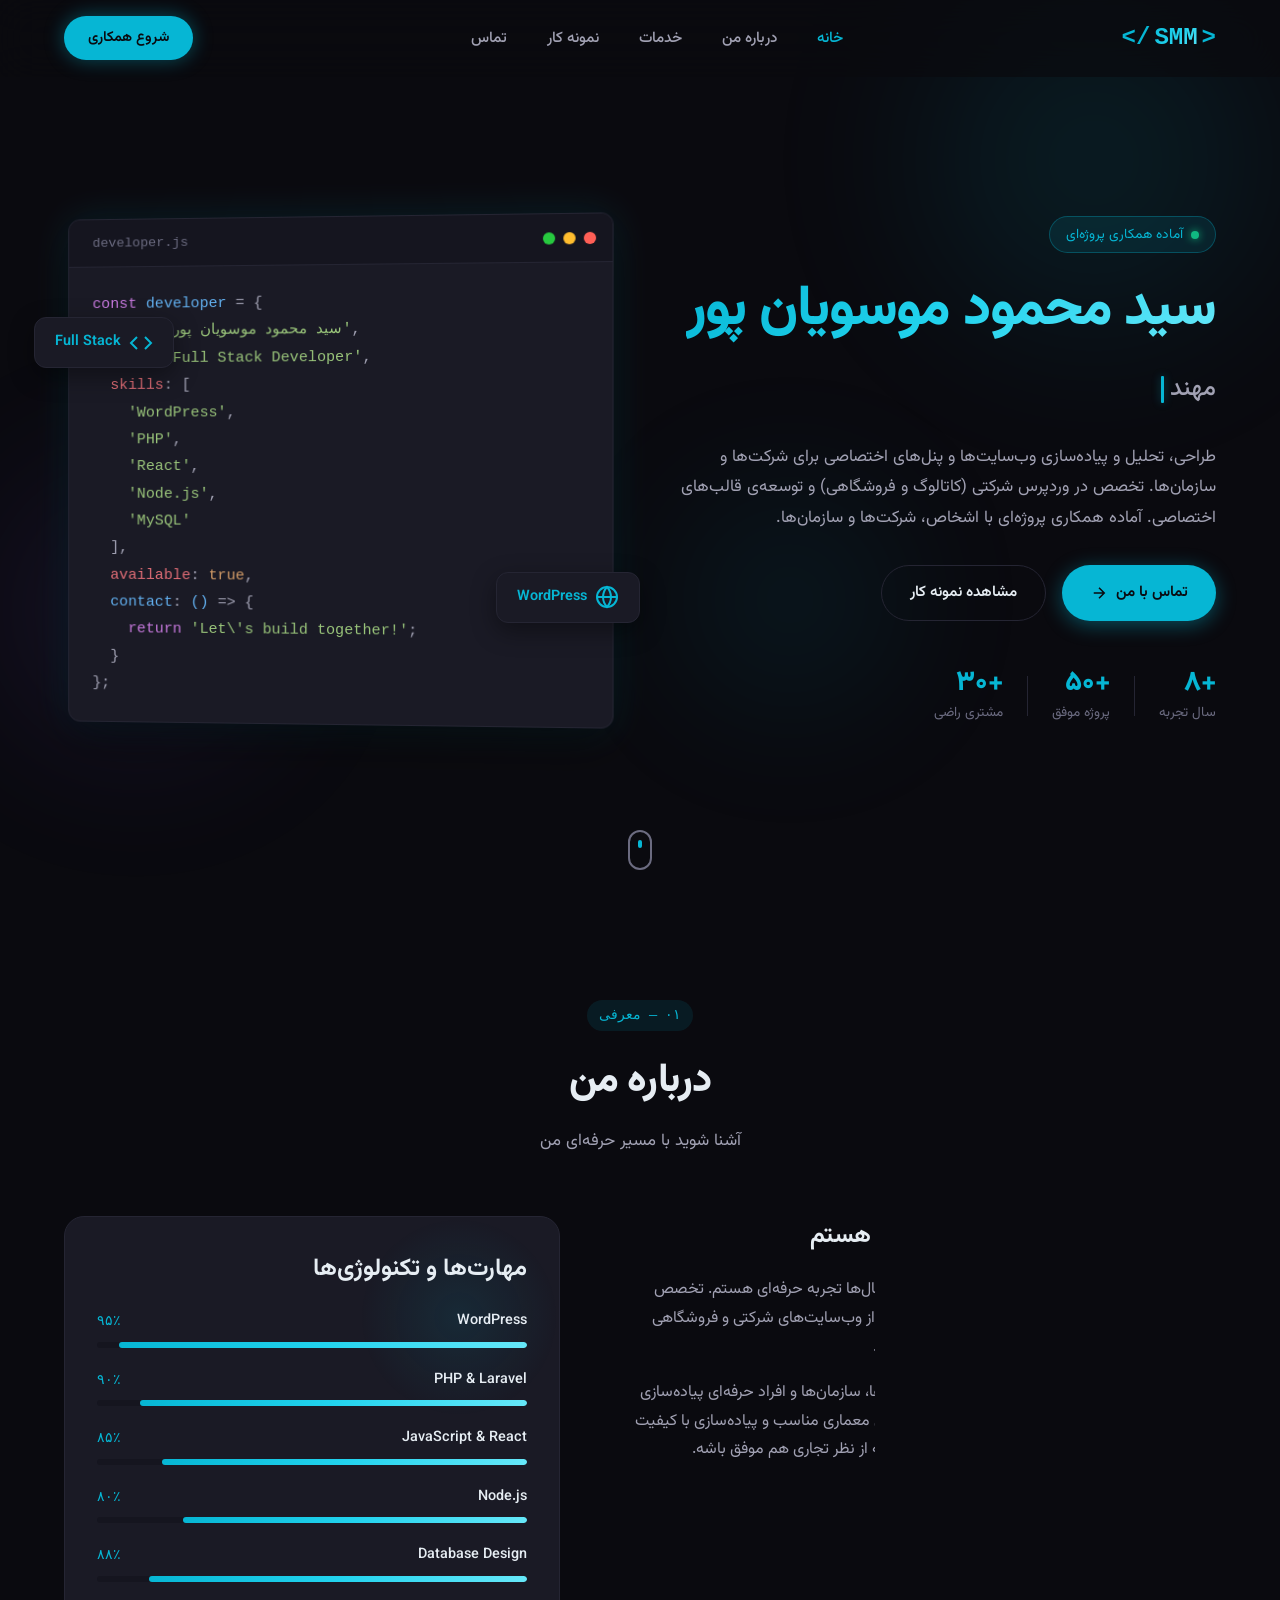
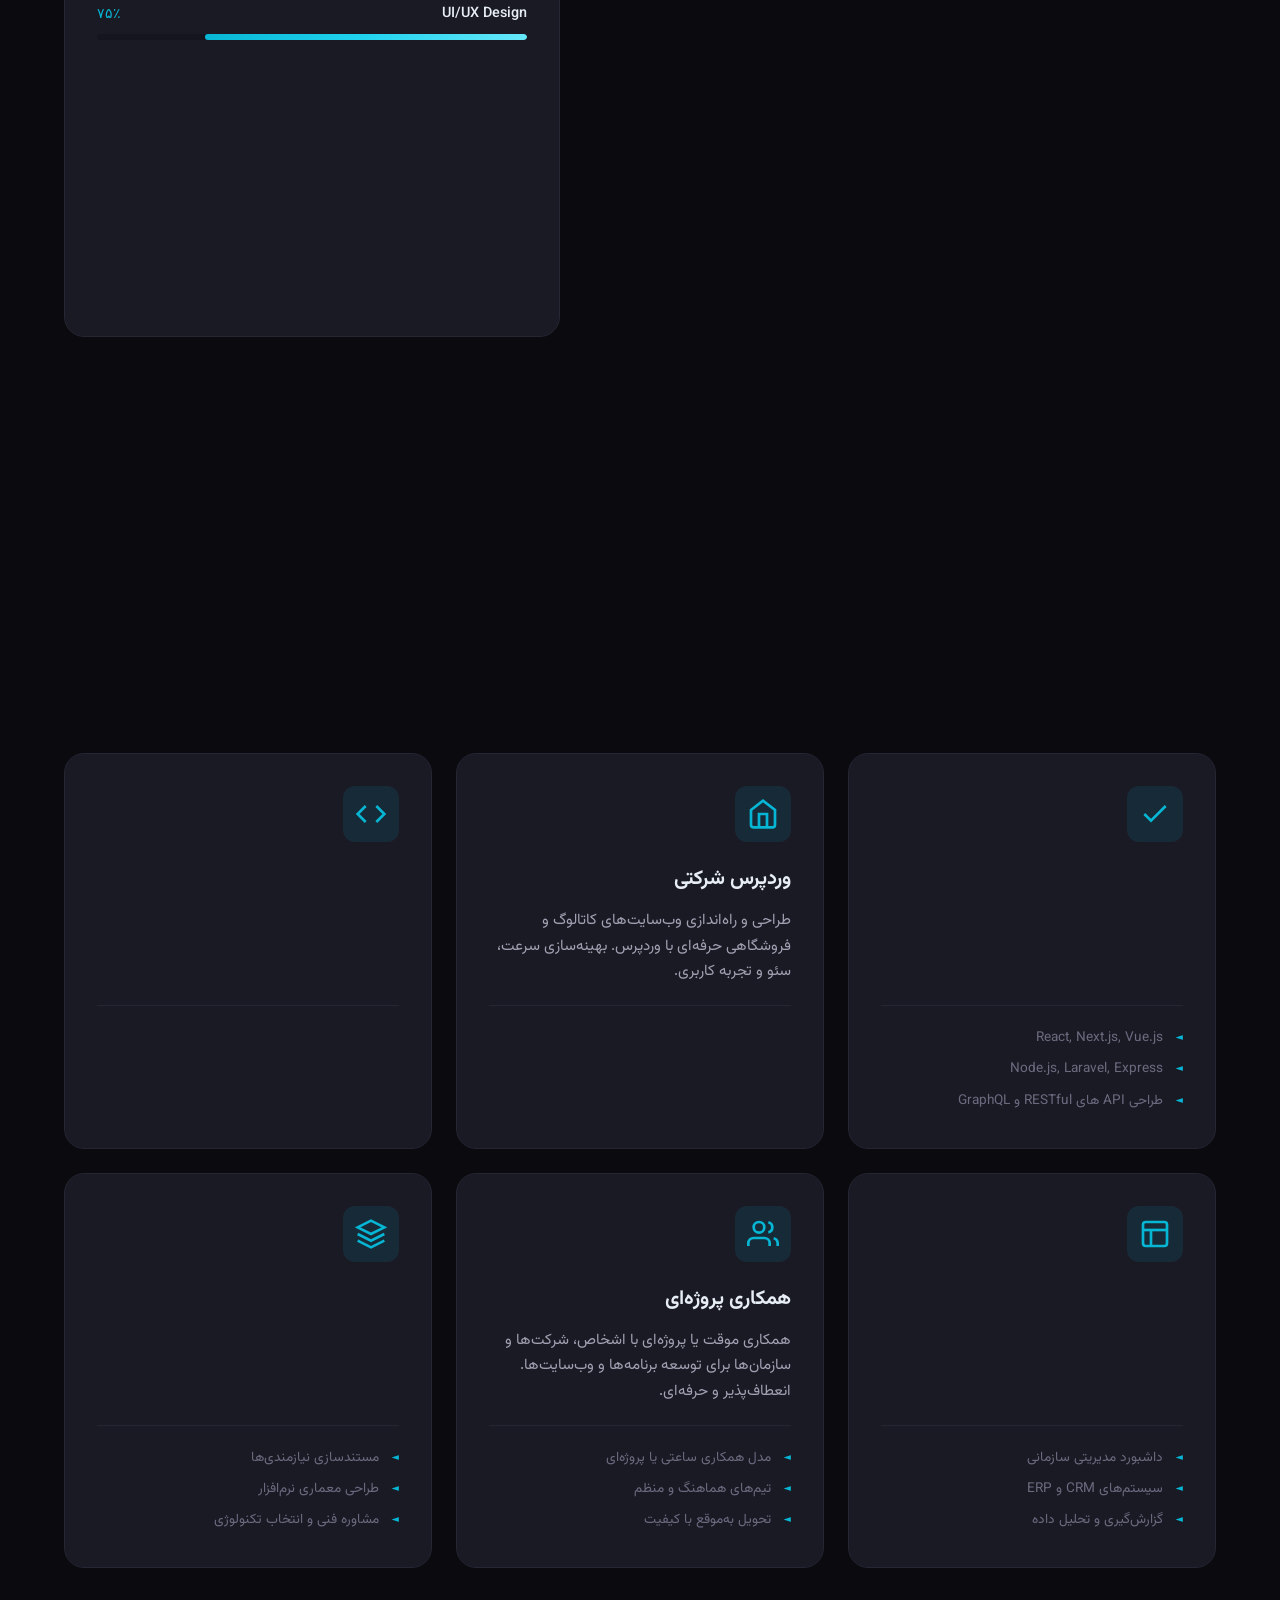
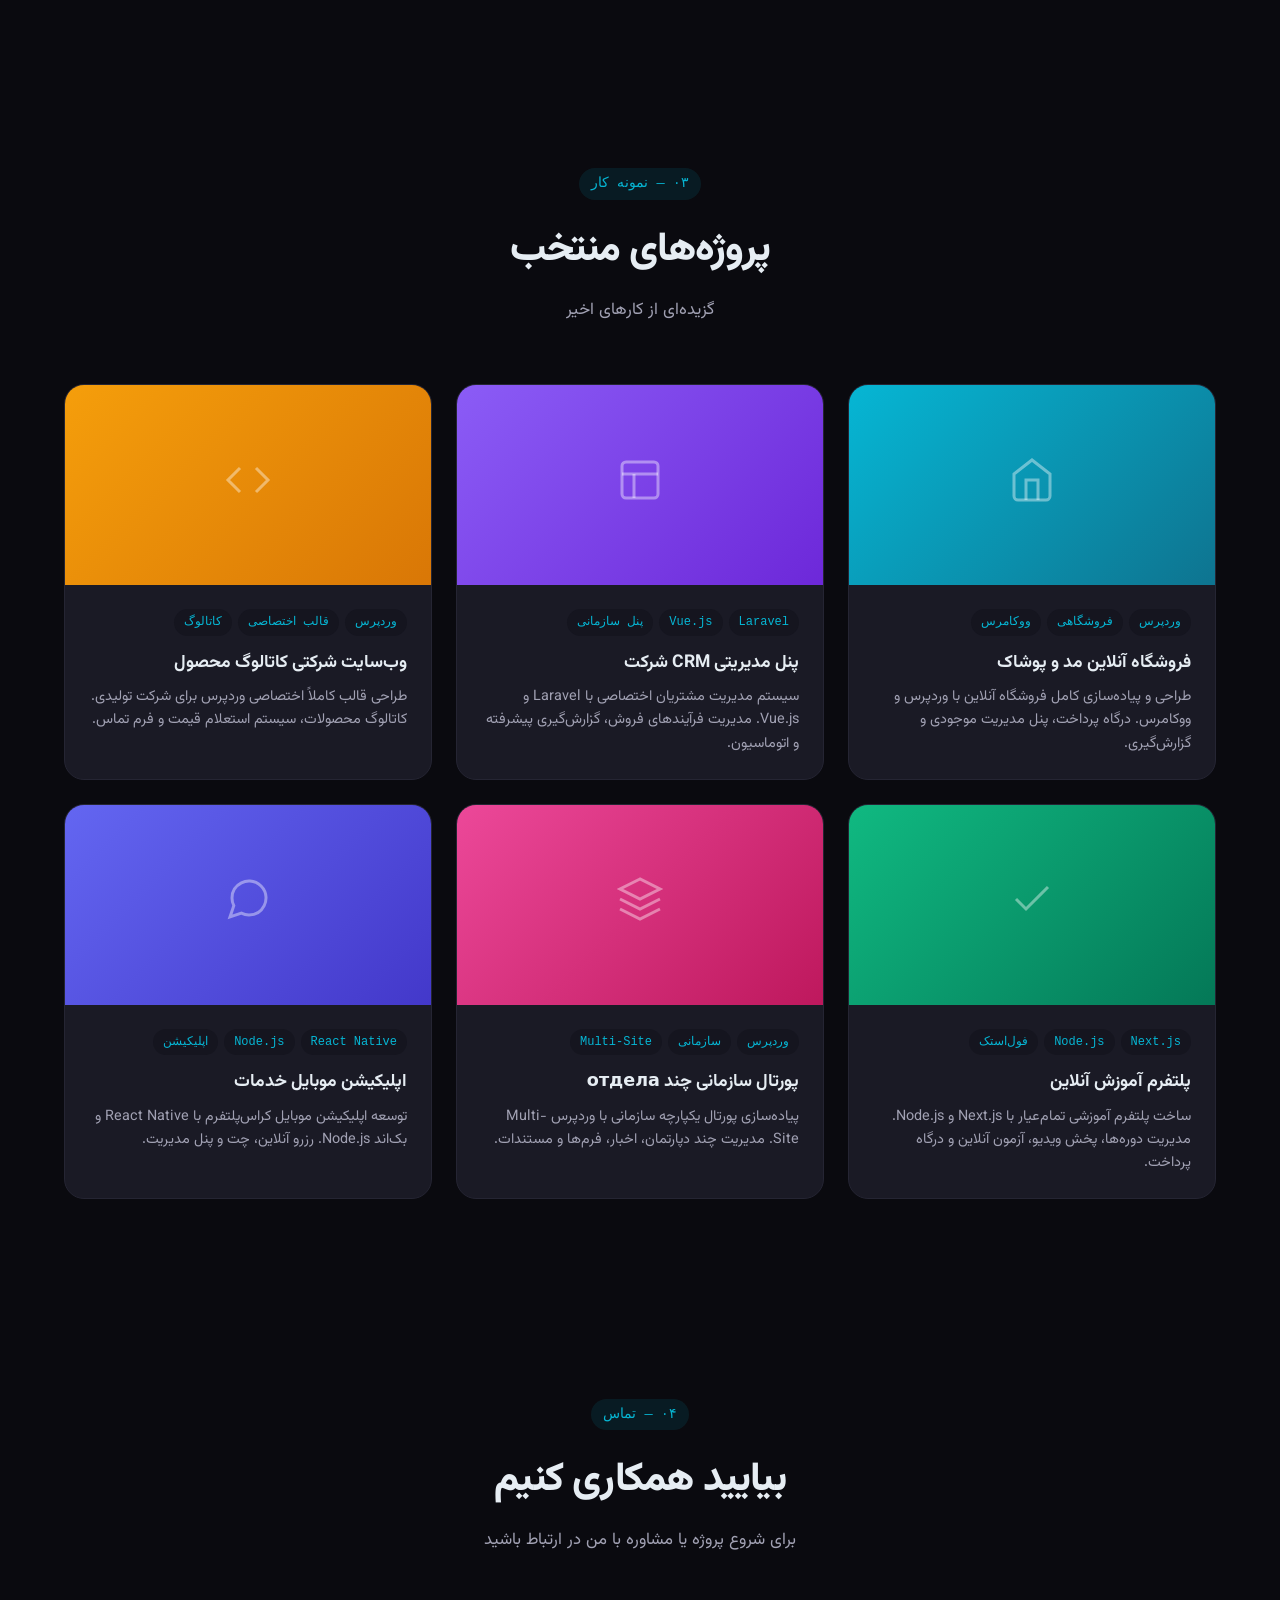
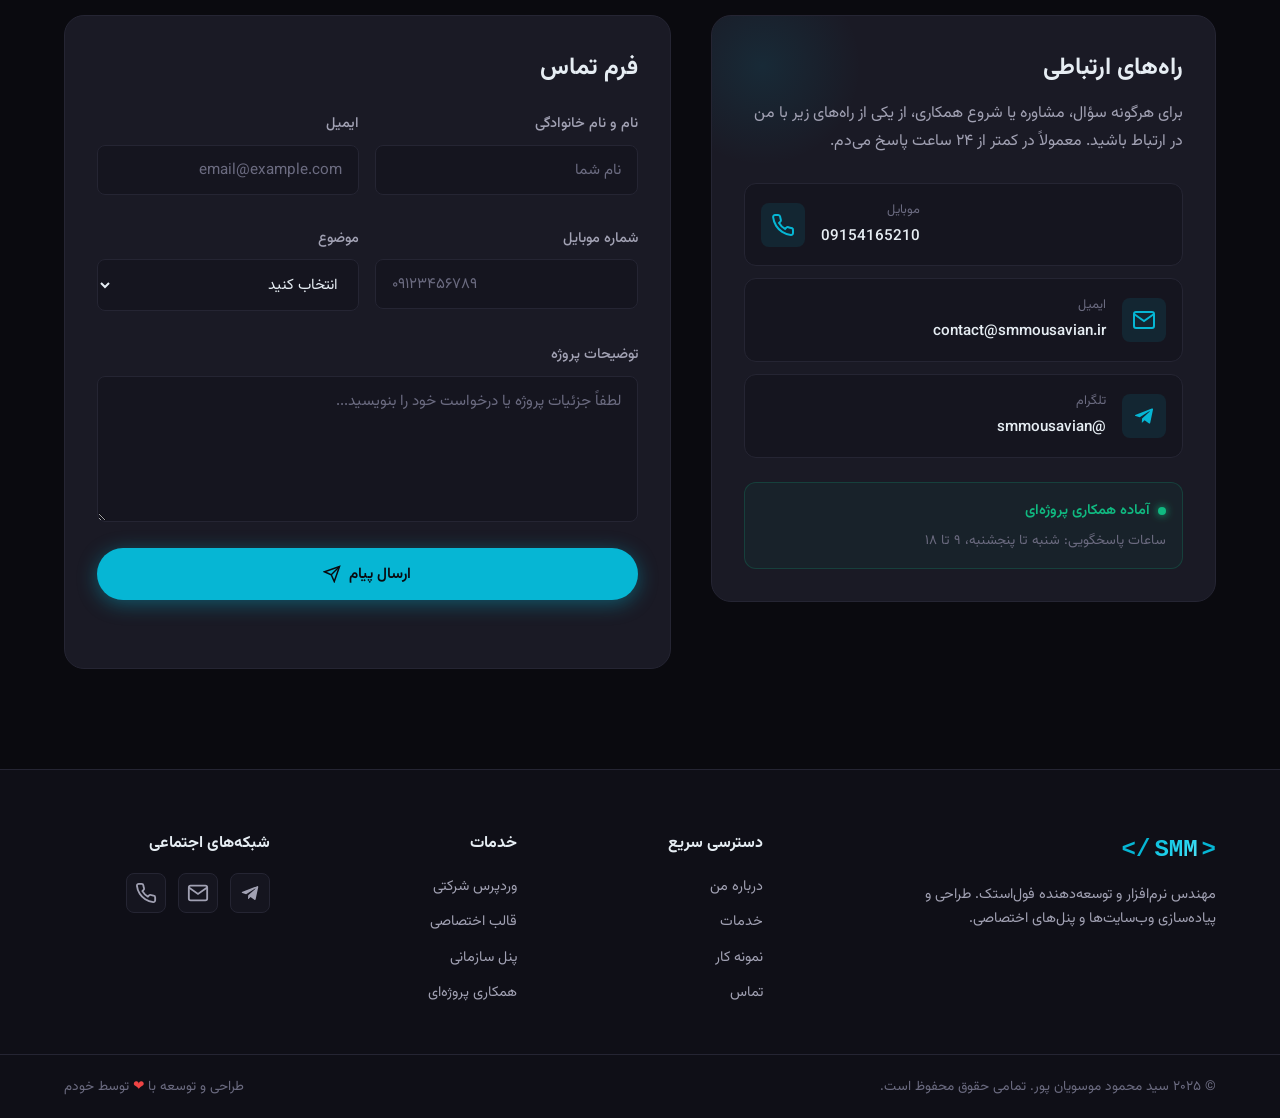
==== index.html @ f08d0e7c "Fix mobile horizontal scroll + add phone number CSS fixes: - Add overflow-x: hidden to html element " ====
<!DOCTYPE html>
<html lang="fa" dir="rtl">
<head>
    <meta charset="UTF-8">
    <meta name="viewport" content="width=device-width, initial-scale=1.0">
    <meta name="description" content="سید محمود موسویان پور - مهندس نرم‌افزار و توسعه‌دهنده فول‌استک. طراحی و پیاده‌سازی وب‌سایت‌های شرکتی، فروشگاهی و قالب‌های اختصاصی وردپرس.">
    <meta name="keywords" content="برنامه‌نویس فول‌استک, وردپرس شرکتی, قالب اختصاصی, پنل اختصاصی, سید محمود موسویان پور">
    <meta name="author" content="سید محمود موسویان پور">
    <meta property="og:title" content="سید محمود موسویان پور | مهندس نرم‌افزار و فول‌استک دولوپر">
    <meta property="og:description" content="طراحی و پیاده‌سازی وب‌سایت‌های شرکتی، فروشگاهی و قالب‌های اختصاصی وردپرس">
    <meta property="og:type" content="website">
    <title>سید محمود موسویان پور | مهندس نرم‌افزار</title>

    <link rel="preconnect" href="https://fonts.googleapis.com">
    <link rel="preconnect" href="https://fonts.gstatic.com" crossorigin>
    <link href="https://fonts.googleapis.com/css2?family=Vazirmatn:wght@100..900&display=swap" rel="stylesheet">

    <link rel="stylesheet" href="css/style.css">
</head>
<body>
    <!-- Animated Background Orbs -->
    <div class="bg-orbs">
        <div class="orb orb-1"></div>
        <div class="orb orb-2"></div>
        <div class="orb orb-3"></div>
    </div>

    <!-- Scroll Progress Bar -->
    <div class="scroll-progress" id="scrollProgress"></div>

    <!-- Navigation -->
    <nav class="navbar" id="navbar">
        <div class="container nav-container">
            <a href="#hero" class="nav-logo">
                <span class="logo-bracket">&lt;</span>
                <span class="logo-text">SMM</span>
                <span class="logo-bracket">/&gt;</span>
            </a>

            <ul class="nav-menu" id="navMenu">
                <li><a href="#hero" class="nav-link">خانه</a></li>
                <li><a href="#about" class="nav-link">درباره من</a></li>
                <li><a href="#services" class="nav-link">خدمات</a></li>
                <li><a href="#portfolio" class="nav-link">نمونه کار</a></li>
                <li><a href="#contact" class="nav-link">تماس</a></li>
            </ul>

            <a href="#contact" class="nav-cta">شروع همکاری</a>

            <button class="nav-toggle" id="navToggle" aria-label="منو">
                <span></span>
                <span></span>
                <span></span>
            </button>
        </div>
    </nav>

    <!-- Hero Section -->
    <section id="hero" class="hero">
        <div class="container hero-container">
            <div class="hero-content" data-animate>
                <span class="hero-badge">
                    <span class="status-dot"></span>
                    آماده همکاری پروژه‌ای
                </span>
                <h1 class="hero-title">
                    <span class="gradient-text">سید محمود موسویان پور</span>
                </h1>
                <h2 class="hero-subtitle">
                    مهندس نرم‌افزار و توسعه‌دهنده فول‌استک
                </h2>
                <p class="hero-description">
                    طراحی، تحلیل و پیاده‌سازی وب‌سایت‌ها و پنل‌های اختصاصی برای شرکت‌ها و سازمان‌ها. تخصص در وردپرس شرکتی (کاتالوگ و فروشگاهی) و توسعه‌ی قالب‌های اختصاصی. آماده همکاری پروژه‌ای با اشخاص، شرکت‌ها و سازمان‌ها.
                </p>
                <div class="hero-actions">
                    <a href="#contact" class="btn btn-primary">
                        <span>تماس با من</span>
                        <svg width="18" height="18" viewBox="0 0 24 24" fill="none" stroke="currentColor" stroke-width="2">
                            <path d="M5 12h14M12 5l7 7-7 7"/>
                        </svg>
                    </a>
                    <a href="#portfolio" class="btn btn-secondary">
                        مشاهده نمونه کار
                    </a>
                </div>
                <div class="hero-stats">
                    <div class="stat">
                        <span class="stat-number">+۸</span>
                        <span class="stat-label">سال تجربه</span>
                    </div>
                    <div class="stat-divider"></div>
                    <div class="stat">
                        <span class="stat-number">+۵۰</span>
                        <span class="stat-label">پروژه موفق</span>
                    </div>
                    <div class="stat-divider"></div>
                    <div class="stat">
                        <span class="stat-number">+۳۰</span>
                        <span class="stat-label">مشتری راضی</span>
                    </div>
                </div>
            </div>

            <div class="hero-visual" data-animate>
                <div class="code-window">
                    <div class="code-header">
                        <span class="dot red"></span>
                        <span class="dot yellow"></span>
                        <span class="dot green"></span>
                        <span class="code-title">developer.js</span>
                    </div>
                    <pre class="code-body"><code><span class="code-keyword">const</span> <span class="code-var">developer</span> = {
  <span class="code-prop">name</span>: <span class="code-string">'سید محمود موسویان پور'</span>,
  <span class="code-prop">role</span>: <span class="code-string">'Full Stack Developer'</span>,
  <span class="code-prop">skills</span>: [
    <span class="code-string">'WordPress'</span>,
    <span class="code-string">'PHP'</span>,
    <span class="code-string">'React'</span>,
    <span class="code-string">'Node.js'</span>,
    <span class="code-string">'MySQL'</span>
  ],
  <span class="code-prop">available</span>: <span class="code-boolean">true</span>,
  <span class="code-func">contact</span>: <span class="code-func">()</span> => {
    <span class="code-keyword">return</span> <span class="code-string">'Let\'s build together!'</span>;
  }
};</code></pre>
                </div>
                <div class="floating-card card-1">
                    <svg width="24" height="24" viewBox="0 0 24 24" fill="none" stroke="currentColor" stroke-width="2">
                        <path d="M16 18l6-6-6-6M8 6l-6 6 6 6"/>
                    </svg>
                    <span>Full Stack</span>
                </div>
                <div class="floating-card card-2">
                    <svg width="24" height="24" viewBox="0 0 24 24" fill="none" stroke="currentColor" stroke-width="2">
                        <circle cx="12" cy="12" r="10"/>
                        <path d="M2 12h20M12 2a15.3 15.3 0 014 10 15.3 15.3 0 01-4 10 15.3 15.3 0 01-4-10 15.3 15.3 0 014-10z"/>
                    </svg>
                    <span>WordPress</span>
                </div>
            </div>
        </div>

        <a href="#about" class="scroll-indicator" aria-label="اسکرول کنید">
            <span class="mouse">
                <span class="wheel"></span>
            </span>
        </a>
    </section>

    <!-- About Section -->
    <section id="about" class="section about">
        <div class="container">
            <div class="section-header" data-animate>
                <span class="section-tag">۰۱ — معرفی</span>
                <h2 class="section-title">درباره من</h2>
                <p class="section-subtitle">آشنا شوید با مسیر حرفه‌ای من</p>
            </div>

            <div class="about-grid">
                <div class="about-content" data-animate>
                    <h3>سلام! من سید محمود موسویان پور هستم</h3>
                    <p>
                        من یک مهندس نرم‌افزار و توسعه‌دهنده فول‌استک با سال‌ها تجربه حرفه‌ای هستم. تخصص اصلی من طراحی و پیاده‌سازی سیستم‌های وب پیچیده، از وب‌سایت‌های شرکتی و فروشگاهی گرفته تا پنل‌های مدیریتی اختصاصی برای سازمان‌هاست.
                    </p>
                    <p>
                        در طی سال‌ها فعالیت، ده‌ها پروژه موفق رو برای شرکت‌ها، سازمان‌ها و افراد حرفه‌ای پیاده‌سازی کردم. رویکرد من به هر پروژه، تحلیل دقیق نیازها، طراحی معماری مناسب و پیاده‌سازی با کیفیت بالاست. معتقدم هر پروژه‌ای باید نه تنها از نظر فنی، بلکه از نظر تجاری هم موفق باشه.
                    </p>
                    <p>
                        در کنار پروژه‌های بلندمدت، آماده همکاری پروژه‌ای و موقت با اشخاص، شرکت‌ها و سازمان‌ها برای توسعه برنامه‌ها و وب‌سایت‌ها هستم. انعطاف‌پذیری، تعهد و تحویل به‌موقع، اصول پایه کار منه.
                    </p>

                    <div class="about-features">
                        <div class="feature">
                            <div class="feature-icon">
                                <svg width="22" height="22" viewBox="0 0 24 24" fill="none" stroke="currentColor" stroke-width="2">
                                    <path d="M22 11.08V12a10 10 0 11-5.93-9.14"/>
                                    <path d="M22 4L12 14.01l-3-3"/>
                                </svg>
                            </div>
                            <div>
                                <h4>تحویل به موقع</h4>
                                <p>تعهد به ددلاین‌ها</p>
                            </div>
                        </div>
                        <div class="feature">
                            <div class="feature-icon">
                                <svg width="22" height="22" viewBox="0 0 24 24" fill="none" stroke="currentColor" stroke-width="2">
                                    <path d="M12 2L2 7l10 5 10-5-10-5zM2 17l10 5 10-5M2 12l10 5 10-5"/>
                                </svg>
                            </div>
                            <div>
                                <h4>معماری مقیاس‌پذیر</h4>
                                <p>طراحی برای آینده</p>
                            </div>
                        </div>
                        <div class="feature">
                            <div class="feature-icon">
                                <svg width="22" height="22" viewBox="0 0 24 24" fill="none" stroke="currentColor" stroke-width="2">
                                    <path d="M21 11.5a8.38 8.38 0 01-.9 3.8 8.5 8.5 0 01-7.6 4.7 8.38 8.38 0 01-3.8-.9L3 21l1.9-5.7a8.38 8.38 0 01-.9-3.8 8.5 8.5 0 014.7-7.6 8.38 8.38 0 013.8-.9h.5a8.48 8.48 0 018 8v.5z"/>
                                </svg>
                            </div>
                            <div>
                                <h4>پشتیبانی مستمر</h4>
                                <p>همراه شما پس از تحویل</p>
                            </div>
                        </div>
                        <div class="feature">
                            <div class="feature-icon">
                                <svg width="22" height="22" viewBox="0 0 24 24" fill="none" stroke="currentColor" stroke-width="2">
                                    <path d="M12 2v4M12 18v4M4.93 4.93l2.83 2.83M16.24 16.24l2.83 2.83M2 12h4M18 12h4M4.93 19.07l2.83-2.83M16.24 7.76l2.83-2.83"/>
                                </svg>
                            </div>
                            <div>
                                <h4>کد تمیز و مستند</h4>
                                <p>استانداردهای حرفه‌ای</p>
                            </div>
                        </div>
                    </div>
                </div>

                <div class="about-skills" data-animate>
                    <h3 class="skills-title">مهارت‌ها و تکنولوژی‌ها</h3>
                    <div class="skills-list">
                        <div class="skill-item">
                            <div class="skill-info">
                                <span>WordPress</span>
                                <span>۹۵٪</span>
                            </div>
                            <div class="skill-bar">
                                <div class="skill-progress" data-progress="95"></div>
                            </div>
                        </div>
                        <div class="skill-item">
                            <div class="skill-info">
                                <span>PHP & Laravel</span>
                                <span>۹۰٪</span>
                            </div>
                            <div class="skill-bar">
                                <div class="skill-progress" data-progress="90"></div>
                            </div>
                        </div>
                        <div class="skill-item">
                            <div class="skill-info">
                                <span>JavaScript & React</span>
                                <span>۸۵٪</span>
                            </div>
                            <div class="skill-bar">
                                <div class="skill-progress" data-progress="85"></div>
                            </div>
                        </div>
                        <div class="skill-item">
                            <div class="skill-info">
                                <span>Node.js</span>
                                <span>۸۰٪</span>
                            </div>
                            <div class="skill-bar">
                                <div class="skill-progress" data-progress="80"></div>
                            </div>
                        </div>
                        <div class="skill-item">
                            <div class="skill-info">
                                <span>Database Design</span>
                                <span>۸۸٪</span>
                            </div>
                            <div class="skill-bar">
                                <div class="skill-progress" data-progress="88"></div>
                            </div>
                        </div>
                        <div class="skill-item">
                            <div class="skill-info">
                                <span>UI/UX Design</span>
                                <span>۷۵٪</span>
                            </div>
                            <div class="skill-bar">
                                <div class="skill-progress" data-progress="75"></div>
                            </div>
                        </div>
                    </div>

                    <div class="tech-tags">
                        <span class="tech-tag">HTML5</span>
                        <span class="tech-tag">CSS3</span>
                        <span class="tech-tag">JavaScript</span>
                        <span class="tech-tag">TypeScript</span>
                        <span class="tech-tag">React</span>
                        <span class="tech-tag">Next.js</span>
                        <span class="tech-tag">Vue.js</span>
                        <span class="tech-tag">PHP</span>
                        <span class="tech-tag">Laravel</span>
                        <span class="tech-tag">Node.js</span>
                        <span class="tech-tag">Express</span>
                        <span class="tech-tag">MySQL</span>
                        <span class="tech-tag">PostgreSQL</span>
                        <span class="tech-tag">MongoDB</span>
                        <span class="tech-tag">Redis</span>
                        <span class="tech-tag">Docker</span>
                        <span class="tech-tag">Git</span>
                        <span class="tech-tag">REST API</span>
                        <span class="tech-tag">GraphQL</span>
                        <span class="tech-tag">TailwindCSS</span>
                    </div>
                </div>
            </div>
        </div>
    </section>

    <!-- Services Section -->
    <section id="services" class="section services">
        <div class="container">
            <div class="section-header" data-animate>
                <span class="section-tag">۰۲ — خدمات</span>
                <h2 class="section-title">چه کاری انجام می‌دم</h2>
                <p class="section-subtitle">راهکارهای جامع برای کسب و کار شما</p>
            </div>

            <div class="services-grid">
                <div class="service-card" data-animate>
                    <div class="service-icon">
                        <svg width="32" height="32" viewBox="0 0 24 24" fill="none" stroke="currentColor" stroke-width="2">
                            <path d="M20 6L9 17l-5-5"/>
                        </svg>
                    </div>
                    <h3>توسعه فول‌استک</h3>
                    <p>طراحی و پیاده‌سازی وب‌اپلیکیشن‌های مدرن و مقیاس‌پذیر با جدیدترین تکنولوژی‌ها. از فرانت‌اند تعاملی تا بک‌اند قدرتمند.</p>
                    <ul class="service-features">
                        <li>React, Next.js, Vue.js</li>
                        <li>Node.js, Laravel, Express</li>
                        <li>طراحی API های RESTful و GraphQL</li>
                    </ul>
                </div>

                <div class="service-card" data-animate>
                    <div class="service-icon">
                        <svg width="32" height="32" viewBox="0 0 24 24" fill="none" stroke="currentColor" stroke-width="2">
                            <path d="M3 9l9-7 9 7v11a2 2 0 01-2 2H5a2 2 0 01-2-2z"/>
                            <path d="M9 22V12h6v10"/>
                        </svg>
                    </div>
                    <h3>وردپرس شرکتی</h3>
                    <p>طراحی و راه‌اندازی وب‌سایت‌های کاتالوگ و فروشگاهی حرفه‌ای با وردپرس. بهینه‌سازی سرعت، سئو و تجربه کاربری.</p>
                    <ul class="service-features">
                        <li>سایت کاتالوگ محصول و خدمات</li>
                        <li>فروشگاه آنلاین با ووکامرس</li>
                        <li>بهینه‌سازی سرعت و سئو</li>
                    </ul>
                </div>

                <div class="service-card" data-animate>
                    <div class="service-icon">
                        <svg width="32" height="32" viewBox="0 0 24 24" fill="none" stroke="currentColor" stroke-width="2">
                            <polyline points="16 18 22 12 16 6"/>
                            <polyline points="8 6 2 12 8 18"/>
                        </svg>
                    </div>
                    <h3>قالب اختصاصی وردپرس</h3>
                    <p>پیاده‌سازی قالب‌های اختصاصی و کاملاً سفارشی وردپرس، طراحی شده دقیقاً مطابق با نیازها و هویت بصری کسب و کار شما.</p>
                    <ul class="service-features">
                        <li>طراحی اختصاصی از صفر</li>
                        <li>کدنویسی استاندارد و تمیز</li>
                        <li>پنل تنظیمات قدرتمند</li>
                    </ul>
                </div>

                <div class="service-card" data-animate>
                    <div class="service-icon">
                        <svg width="32" height="32" viewBox="0 0 24 24" fill="none" stroke="currentColor" stroke-width="2">
                            <rect x="3" y="3" width="18" height="18" rx="2" ry="2"/>
                            <line x1="3" y1="9" x2="21" y2="9"/>
                            <line x1="9" y1="21" x2="9" y2="9"/>
                        </svg>
                    </div>
                    <h3>پنل‌های اختصاصی</h3>
                    <p>تحلیل، طراحی و پیاده‌سازی پنل‌های مدیریتی اختصاصی برای شرکت‌ها و سازمان‌ها. داشبوردهای قدرتمند با گزارش‌گیری پیشرفته.</p>
                    <ul class="service-features">
                        <li>داشبورد مدیریتی سازمانی</li>
                        <li>سیستم‌های CRM و ERP</li>
                        <li>گزارش‌گیری و تحلیل داده</li>
                    </ul>
                </div>

                <div class="service-card" data-animate>
                    <div class="service-icon">
                        <svg width="32" height="32" viewBox="0 0 24 24" fill="none" stroke="currentColor" stroke-width="2">
                            <path d="M17 21v-2a4 4 0 00-4-4H5a4 4 0 00-4 4v2"/>
                            <circle cx="9" cy="7" r="4"/>
                            <path d="M23 21v-2a4 4 0 00-3-3.87M16 3.13a4 4 0 010 7.75"/>
                        </svg>
                    </div>
                    <h3>همکاری پروژه‌ای</h3>
                    <p>همکاری موقت یا پروژه‌ای با اشخاص، شرکت‌ها و سازمان‌ها برای توسعه برنامه‌ها و وب‌سایت‌ها. انعطاف‌پذیر و حرفه‌ای.</p>
                    <ul class="service-features">
                        <li>مدل همکاری ساعتی یا پروژه‌ای</li>
                        <li>تیم‌های هماهنگ و منظم</li>
                        <li>تحویل به‌موقع با کیفیت</li>
                    </ul>
                </div>

                <div class="service-card" data-animate>
                    <div class="service-icon">
                        <svg width="32" height="32" viewBox="0 0 24 24" fill="none" stroke="currentColor" stroke-width="2">
                            <path d="M12 2L2 7l10 5 10-5-10-5zM2 17l10 5 10-5M2 12l10 5 10-5"/>
                        </svg>
                    </div>
                    <h3>تحلیل و معماری</h3>
                    <p>تحلیل دقیق نیازهای کسب و کار، طراحی معماری نرم‌افزاری مناسب و مشاوره فنی برای انتخاب بهترین راهکارهای فنی.</p>
                    <ul class="service-features">
                        <li>مستندسازی نیازمندی‌ها</li>
                        <li>طراحی معماری نرم‌افزار</li>
                        <li>مشاوره فنی و انتخاب تکنولوژی</li>
                    </ul>
                </div>
            </div>
        </div>
    </section>

    <!-- Portfolio Section -->
    <section id="portfolio" class="section portfolio">
        <div class="container">
            <div class="section-header" data-animate>
                <span class="section-tag">۰۳ — نمونه کار</span>
                <h2 class="section-title">پروژه‌های منتخب</h2>
                <p class="section-subtitle">گزیده‌ای از کارهای اخیر</p>
            </div>

            <div class="portfolio-grid">
                <article class="portfolio-card" data-animate>
                    <div class="portfolio-image" style="background: linear-gradient(135deg, #06b6d4 0%, #0e7490 100%);">
                        <div class="portfolio-overlay">
                            <a href="#contact" class="portfolio-link" aria-label="مشاهده پروژه">
                                <svg width="20" height="20" viewBox="0 0 24 24" fill="none" stroke="currentColor" stroke-width="2">
                                    <path d="M18 13v6a2 2 0 01-2 2H5a2 2 0 01-2-2V8a2 2 0 012-2h6"/>
                                    <path d="M15 3h6v6M10 14L21 3"/>
                                </svg>
                            </a>
                        </div>
                        <div class="portfolio-icon">
                            <svg width="48" height="48" viewBox="0 0 24 24" fill="none" stroke="currentColor" stroke-width="1.5">
                                <path d="M3 9l9-7 9 7v11a2 2 0 01-2 2H5a2 2 0 01-2-2z"/>
                                <path d="M9 22V12h6v10"/>
                            </svg>
                        </div>
                    </div>
                    <div class="portfolio-content">
                        <div class="portfolio-tags">
                            <span>وردپرس</span>
                            <span>فروشگاهی</span>
                            <span>ووکامرس</span>
                        </div>
                        <h3>فروشگاه آنلاین مد و پوشاک</h3>
                        <p>طراحی و پیاده‌سازی کامل فروشگاه آنلاین با وردپرس و ووکامرس. درگاه پرداخت، پنل مدیریت موجودی و گزارش‌گیری.</p>
                    </div>
                </article>

                <article class="portfolio-card" data-animate>
                    <div class="portfolio-image" style="background: linear-gradient(135deg, #8b5cf6 0%, #6d28d9 100%);">
                        <div class="portfolio-overlay">
                            <a href="#contact" class="portfolio-link" aria-label="مشاهده پروژه">
                                <svg width="20" height="20" viewBox="0 0 24 24" fill="none" stroke="currentColor" stroke-width="2">
                                    <path d="M18 13v6a2 2 0 01-2 2H5a2 2 0 01-2-2V8a2 2 0 012-2h6"/>
                                    <path d="M15 3h6v6M10 14L21 3"/>
                                </svg>
                            </a>
                        </div>
                        <div class="portfolio-icon">
                            <svg width="48" height="48" viewBox="0 0 24 24" fill="none" stroke="currentColor" stroke-width="1.5">
                                <rect x="3" y="3" width="18" height="18" rx="2" ry="2"/>
                                <line x1="3" y1="9" x2="21" y2="9"/>
                                <line x1="9" y1="21" x2="9" y2="9"/>
                            </svg>
                        </div>
                    </div>
                    <div class="portfolio-content">
                        <div class="portfolio-tags">
                            <span>Laravel</span>
                            <span>Vue.js</span>
                            <span>پنل سازمانی</span>
                        </div>
                        <h3>پنل مدیریتی CRM شرکت</h3>
                        <p>سیستم مدیریت مشتریان اختصاصی با Laravel و Vue.js. مدیریت فرآیندهای فروش، گزارش‌گیری پیشرفته و اتوماسیون.</p>
                    </div>
                </article>

                <article class="portfolio-card" data-animate>
                    <div class="portfolio-image" style="background: linear-gradient(135deg, #f59e0b 0%, #d97706 100%);">
                        <div class="portfolio-overlay">
                            <a href="#contact" class="portfolio-link" aria-label="مشاهده پروژه">
                                <svg width="20" height="20" viewBox="0 0 24 24" fill="none" stroke="currentColor" stroke-width="2">
                                    <path d="M18 13v6a2 2 0 01-2 2H5a2 2 0 01-2-2V8a2 2 0 012-2h6"/>
                                    <path d="M15 3h6v6M10 14L21 3"/>
                                </svg>
                            </a>
                        </div>
                        <div class="portfolio-icon">
                            <svg width="48" height="48" viewBox="0 0 24 24" fill="none" stroke="currentColor" stroke-width="1.5">
                                <polyline points="16 18 22 12 16 6"/>
                                <polyline points="8 6 2 12 8 18"/>
                            </svg>
                        </div>
                    </div>
                    <div class="portfolio-content">
                        <div class="portfolio-tags">
                            <span>وردپرس</span>
                            <span>قالب اختصاصی</span>
                            <span>کاتالوگ</span>
                        </div>
                        <h3>وب‌سایت شرکتی کاتالوگ محصول</h3>
                        <p>طراحی قالب کاملاً اختصاصی وردپرس برای شرکت تولیدی. کاتالوگ محصولات، سیستم استعلام قیمت و فرم تماس.</p>
                    </div>
                </article>

                <article class="portfolio-card" data-animate>
                    <div class="portfolio-image" style="background: linear-gradient(135deg, #10b981 0%, #047857 100%);">
                        <div class="portfolio-overlay">
                            <a href="#contact" class="portfolio-link" aria-label="مشاهده پروژه">
                                <svg width="20" height="20" viewBox="0 0 24 24" fill="none" stroke="currentColor" stroke-width="2">
                                    <path d="M18 13v6a2 2 0 01-2 2H5a2 2 0 01-2-2V8a2 2 0 012-2h6"/>
                                    <path d="M15 3h6v6M10 14L21 3"/>
                                </svg>
                            </a>
                        </div>
                        <div class="portfolio-icon">
                            <svg width="48" height="48" viewBox="0 0 24 24" fill="none" stroke="currentColor" stroke-width="1.5">
                                <path d="M20 6L9 17l-5-5"/>
                            </svg>
                        </div>
                    </div>
                    <div class="portfolio-content">
                        <div class="portfolio-tags">
                            <span>Next.js</span>
                            <span>Node.js</span>
                            <span>فول‌استک</span>
                        </div>
                        <h3>پلتفرم آموزش آنلاین</h3>
                        <p>ساخت پلتفرم آموزشی تمام‌عیار با Next.js و Node.js. مدیریت دوره‌ها، پخش ویدیو، آزمون آنلاین و درگاه پرداخت.</p>
                    </div>
                </article>

                <article class="portfolio-card" data-animate>
                    <div class="portfolio-image" style="background: linear-gradient(135deg, #ec4899 0%, #be185d 100%);">
                        <div class="portfolio-overlay">
                            <a href="#contact" class="portfolio-link" aria-label="مشاهده پروژه">
                                <svg width="20" height="20" viewBox="0 0 24 24" fill="none" stroke="currentColor" stroke-width="2">
                                    <path d="M18 13v6a2 2 0 01-2 2H5a2 2 0 01-2-2V8a2 2 0 012-2h6"/>
                                    <path d="M15 3h6v6M10 14L21 3"/>
                                </svg>
                            </a>
                        </div>
                        <div class="portfolio-icon">
                            <svg width="48" height="48" viewBox="0 0 24 24" fill="none" stroke="currentColor" stroke-width="1.5">
                                <path d="M12 2L2 7l10 5 10-5-10-5zM2 17l10 5 10-5M2 12l10 5 10-5"/>
                            </svg>
                        </div>
                    </div>
                    <div class="portfolio-content">
                        <div class="portfolio-tags">
                            <span>وردپرس</span>
                            <span>سازمانی</span>
                            <span>Multi-Site</span>
                        </div>
                        <h3>پورتال سازمانی چند отдела</h3>
                        <p>پیاده‌سازی پورتال یکپارچه سازمانی با وردپرس Multi-Site. مدیریت چند دپارتمان، اخبار، فرم‌ها و مستندات.</p>
                    </div>
                </article>

                <article class="portfolio-card" data-animate>
                    <div class="portfolio-image" style="background: linear-gradient(135deg, #6366f1 0%, #4338ca 100%);">
                        <div class="portfolio-overlay">
                            <a href="#contact" class="portfolio-link" aria-label="مشاهده پروژه">
                                <svg width="20" height="20" viewBox="0 0 24 24" fill="none" stroke="currentColor" stroke-width="2">
                                    <path d="M18 13v6a2 2 0 01-2 2H5a2 2 0 01-2-2V8a2 2 0 012-2h6"/>
                                    <path d="M15 3h6v6M10 14L21 3"/>
                                </svg>
                            </a>
                        </div>
                        <div class="portfolio-icon">
                            <svg width="48" height="48" viewBox="0 0 24 24" fill="none" stroke="currentColor" stroke-width="1.5">
                                <path d="M21 11.5a8.38 8.38 0 01-.9 3.8 8.5 8.5 0 01-7.6 4.7 8.38 8.38 0 01-3.8-.9L3 21l1.9-5.7a8.38 8.38 0 01-.9-3.8 8.5 8.5 0 014.7-7.6 8.38 8.38 0 013.8-.9h.5a8.48 8.48 0 018 8v.5z"/>
                            </svg>
                        </div>
                    </div>
                    <div class="portfolio-content">
                        <div class="portfolio-tags">
                            <span>React Native</span>
                            <span>Node.js</span>
                            <span>اپلیکیشن</span>
                        </div>
                        <h3>اپلیکیشن موبایل خدمات</h3>
                        <p>توسعه اپلیکیشن موبایل کراس‌پلتفرم با React Native و بک‌اند Node.js. رزرو آنلاین، چت و پنل مدیریت.</p>
                    </div>
                </article>
            </div>
        </div>
    </section>

    <!-- Contact Section -->
    <section id="contact" class="section contact">
        <div class="container">
            <div class="section-header" data-animate>
                <span class="section-tag">۰۴ — تماس</span>
                <h2 class="section-title">بیایید همکاری کنیم</h2>
                <p class="section-subtitle">برای شروع پروژه یا مشاوره با من در ارتباط باشید</p>
            </div>

            <div class="contact-grid">
                <div class="contact-info" data-animate>
                    <h3>راه‌های ارتباطی</h3>
                    <p class="contact-intro">
                        برای هرگونه سؤال، مشاوره یا شروع همکاری، از یکی از راه‌های زیر با من در ارتباط باشید. معمولاً در کمتر از ۲۴ ساعت پاسخ می‌دم.
                    </p>

                    <a href="tel:+989154165210" class="contact-method" dir="ltr">
                        <div class="contact-icon">
                            <svg width="24" height="24" viewBox="0 0 24 24" fill="none" stroke="currentColor" stroke-width="2">
                                <path d="M22 16.92v3a2 2 0 01-2.18 2 19.79 19.79 0 01-8.63-3.07 19.5 19.5 0 01-6-6 19.79 19.79 0 01-3.07-8.67A2 2 0 014.11 2h3a2 2 0 012 1.72 12.84 12.84 0 00.7 2.81 2 2 0 01-.45 2.11L8.09 9.91a16 16 0 006 6l1.27-1.27a2 2 0 012.11-.45 12.84 12.84 0 002.81.7A2 2 0 0122 16.92z"/>
                            </svg>
                        </div>
                        <div class="contact-details" dir="rtl">
                            <span class="contact-label">موبایل</span>
                            <span class="contact-value" dir="ltr">09154165210</span>
                        </div>
                    </a>

                    <a href="mailto:contact@smmousavian.ir" class="contact-method">
                        <div class="contact-icon">
                            <svg width="24" height="24" viewBox="0 0 24 24" fill="none" stroke="currentColor" stroke-width="2">
                                <path d="M4 4h16c1.1 0 2 .9 2 2v12c0 1.1-.9 2-2 2H4c-1.1 0-2-.9-2-2V6c0-1.1.9-2 2-2z"/>
                                <polyline points="22,6 12,13 2,6"/>
                            </svg>
                        </div>
                        <div class="contact-details">
                            <span class="contact-label">ایمیل</span>
                            <span class="contact-value">contact@smmousavian.ir</span>
                        </div>
                    </a>

                    <a href="https://t.me/" target="_blank" rel="noopener" class="contact-method">
                        <div class="contact-icon">
                            <svg width="24" height="24" viewBox="0 0 24 24" fill="currentColor">
                                <path d="M9.78 18.65l.28-4.23 7.68-6.92c.34-.31-.07-.46-.52-.19L7.74 13.3 3.64 12c-.88-.25-.89-.86.2-1.3l15.97-6.16c.73-.33 1.43.18 1.15 1.3l-2.72 12.81c-.19.91-.74 1.13-1.5.71L12.6 16.3l-1.99 1.93c-.23.23-.42.42-.83.42z"/>
                            </svg>
                        </div>
                        <div class="contact-details">
                            <span class="contact-label">تلگرام</span>
                            <span class="contact-value">@smmousavian</span>
                        </div>
                    </a>

                    <div class="contact-availability">
                        <div class="availability-status">
                            <span class="status-dot"></span>
                            <span>آماده همکاری پروژه‌ای</span>
                        </div>
                        <p>ساعات پاسخگویی: شنبه تا پنجشنبه، ۹ تا ۱۸</p>
                    </div>
                </div>

                <form class="contact-form" data-animate id="contactForm">
                    <h3>فرم تماس</h3>
                    <div class="form-row">
                        <div class="form-group">
                            <label for="name">نام و نام خانوادگی</label>
                            <input type="text" id="name" name="name" placeholder="نام شما" required>
                        </div>
                        <div class="form-group">
                            <label for="email">ایمیل</label>
                            <input type="email" id="email" name="email" placeholder="email@example.com" required>
                        </div>
                    </div>
                    <div class="form-row">
                        <div class="form-group">
                            <label for="phone">شماره موبایل</label>
                            <input type="tel" id="phone" name="phone" placeholder="۰۹۱۲۳۴۵۶۷۸۹">
                        </div>
                        <div class="form-group">
                            <label for="subject">موضوع</label>
                            <select id="subject" name="subject" required>
                                <option value="">انتخاب کنید</option>
                                <option value="wordpress">وردپرس شرکتی</option>
                                <option value="fullstack">توسعه فول‌استک</option>
                                <option value="custom-theme">قالب اختصاصی</option>
                                <option value="panel">پنل اختصاصی</option>
                                <option value="project">همکاری پروژه‌ای</option>
                                <option value="other">سایر</option>
                            </select>
                        </div>
                    </div>
                    <div class="form-group">
                        <label for="message">توضیحات پروژه</label>
                        <textarea id="message" name="message" rows="5" placeholder="لطفاً جزئیات پروژه یا درخواست خود را بنویسید..." required></textarea>
                    </div>
                    <button type="submit" class="btn btn-primary btn-full">
                        <span>ارسال پیام</span>
                        <svg width="18" height="18" viewBox="0 0 24 24" fill="none" stroke="currentColor" stroke-width="2">
                            <line x1="22" y1="2" x2="11" y2="13"/>
                            <polygon points="22 2 15 22 11 13 2 9 22 2"/>
                        </svg>
                    </button>
                    <p class="form-note" id="formNote"></p>
                </form>
            </div>
        </div>
    </section>

    <!-- Footer -->
    <footer class="footer">
        <div class="container footer-container">
            <div class="footer-brand">
                <a href="#hero" class="nav-logo">
                    <span class="logo-bracket">&lt;</span>
                    <span class="logo-text">SMM</span>
                    <span class="logo-bracket">/&gt;</span>
                </a>
                <p>مهندس نرم‌افزار و توسعه‌دهنده فول‌استک. طراحی و پیاده‌سازی وب‌سایت‌ها و پنل‌های اختصاصی.</p>
            </div>

            <div class="footer-links">
                <h4>دسترسی سریع</h4>
                <ul>
                    <li><a href="#about">درباره من</a></li>
                    <li><a href="#services">خدمات</a></li>
                    <li><a href="#portfolio">نمونه کار</a></li>
                    <li><a href="#contact">تماس</a></li>
                </ul>
            </div>

            <div class="footer-links">
                <h4>خدمات</h4>
                <ul>
                    <li><a href="#services">وردپرس شرکتی</a></li>
                    <li><a href="#services">قالب اختصاصی</a></li>
                    <li><a href="#services">پنل سازمانی</a></li>
                    <li><a href="#services">همکاری پروژه‌ای</a></li>
                </ul>
            </div>

            <div class="footer-social">
                <h4>شبکه‌های اجتماعی</h4>
                <div class="social-links">
                    <a href="https://t.me/" target="_blank" rel="noopener" aria-label="تلگرام">
                        <svg width="22" height="22" viewBox="0 0 24 24" fill="currentColor">
                            <path d="M9.78 18.65l.28-4.23 7.68-6.92c.34-.31-.07-.46-.52-.19L7.74 13.3 3.64 12c-.88-.25-.89-.86.2-1.3l15.97-6.16c.73-.33 1.43.18 1.15 1.3l-2.72 12.81c-.19.91-.74 1.13-1.5.71L12.6 16.3l-1.99 1.93c-.23.23-.42.42-.83.42z"/>
                        </svg>
                    </a>
                    <a href="mailto:contact@smmousavian.ir" aria-label="ایمیل">
                        <svg width="22" height="22" viewBox="0 0 24 24" fill="none" stroke="currentColor" stroke-width="2">
                            <path d="M4 4h16c1.1 0 2 .9 2 2v12c0 1.1-.9 2-2 2H4c-1.1 0-2-.9-2-2V6c0-1.1.9-2 2-2z"/>
                            <polyline points="22,6 12,13 2,6"/>
                        </svg>
                    </a>
                    <a href="tel:+989154165210" aria-label="تماس تلفنی">
                        <svg width="22" height="22" viewBox="0 0 24 24" fill="none" stroke="currentColor" stroke-width="2">
                            <path d="M22 16.92v3a2 2 0 01-2.18 2 19.79 19.79 0 01-8.63-3.07 19.5 19.5 0 01-6-6 19.79 19.79 0 01-3.07-8.67A2 2 0 014.11 2h3a2 2 0 012 1.72 12.84 12.84 0 00.7 2.81 2 2 0 01-.45 2.11L8.09 9.91a16 16 0 006 6l1.27-1.27a2 2 0 012.11-.45 12.84 12.84 0 002.81.7A2 2 0 0122 16.92z"/>
                        </svg>
                    </a>
                </div>
            </div>
        </div>

        <div class="footer-bottom">
            <div class="container">
                <p>© ۲۰۲۵ سید محمود موسویان پور. تمامی حقوق محفوظ است.</p>
                <p>طراحی و توسعه با <span class="heart">❤</span> توسط خودم</p>
            </div>
        </div>
    </footer>

    <script src="js/main.js"></script>
</body>
</html>
---- css/style.css ----
/* ============================================
   سید محمود موسویان پور - Personal Website
   Dark Professional Theme with Cyan Accent
   ============================================ */

/* CSS Variables / Theme Tokens */
:root {
    /* Colors - Dark Professional */
    --bg-primary: #0a0a0f;
    --bg-secondary: #0f0f17;
    --bg-tertiary: #15151f;
    --bg-card: #1a1a25;
    --bg-card-hover: #1f1f2e;

    /* Text */
    --text-primary: #e6edf3;
    --text-secondary: #a1a1b3;
    --text-muted: #6b6b80;

    /* Accent - Cyan/Teal */
    --accent: #06b6d4;
    --accent-hover: #22d3ee;
    --accent-dim: rgba(6, 182, 212, 0.1);
    --accent-glow: rgba(6, 182, 212, 0.4);

    /* Borders */
    --border: #252533;
    --border-hover: #353548;

    /* Gradients */
    --gradient-text: linear-gradient(135deg, #06b6d4 0%, #22d3ee 50%, #67e8f9 100%);
    --gradient-card: linear-gradient(135deg, rgba(6, 182, 212, 0.05) 0%, rgba(6, 182, 212, 0.02) 100%);

    /* Shadows */
    --shadow-sm: 0 2px 8px rgba(0, 0, 0, 0.3);
    --shadow-md: 0 8px 24px rgba(0, 0, 0, 0.4);
    --shadow-lg: 0 16px 48px rgba(0, 0, 0, 0.5);
    --shadow-glow: 0 0 40px rgba(6, 182, 212, 0.15);

    /* Typography */
    --font-family: 'Vazirmatn', system-ui, -apple-system, 'Segoe UI', sans-serif;

    /* Sizes */
    --container-max: 1200px;
    --radius-sm: 8px;
    --radius-md: 12px;
    --radius-lg: 20px;
    --radius-full: 9999px;

    /* Transitions */
    --transition: all 0.3s cubic-bezier(0.4, 0, 0.2, 1);
    --transition-slow: all 0.6s cubic-bezier(0.4, 0, 0.2, 1);
}

/* Reset & Base */
*,
*::before,
*::after {
    margin: 0;
    padding: 0;
    box-sizing: border-box;
}

html {
    scroll-behavior: smooth;
    scroll-padding-top: 80px;
    overflow-x: hidden;
    -webkit-text-size-adjust: 100%;
}

body {
    font-family: var(--font-family);
    background: var(--bg-primary);
    color: var(--text-primary);
    line-height: 1.7;
    overflow-x: hidden;
    -webkit-font-smoothing: antialiased;
    -moz-osx-font-smoothing: grayscale;
    max-width: 100%;
    position: relative;
}

/* RTL Specific */
[dir="rtl"] {
    direction: rtl;
    text-align: right;
}

/* Container */
.container {
    max-width: var(--container-max);
    margin: 0 auto;
    padding: 0 24px;
}

/* ============================================
   Animated Background Orbs
   ============================================ */
.bg-orbs {
    position: fixed;
    inset: 0;
    z-index: -1;
    overflow: hidden;
    pointer-events: none;
    width: 100vw;
    height: 100vh;
    max-width: 100%;
}

.orb {
    position: absolute;
    border-radius: 50%;
    filter: blur(80px);
    opacity: 0.15;
    animation: float 20s infinite ease-in-out;
    will-change: transform;
}

.orb-1 {
    width: 500px;
    height: 500px;
    background: radial-gradient(circle, #06b6d4 0%, transparent 70%);
    top: -10%;
    right: -5%;
    animation-delay: 0s;
}

.orb-2 {
    width: 400px;
    height: 400px;
    background: radial-gradient(circle, #8b5cf6 0%, transparent 70%);
    bottom: 10%;
    left: -5%;
    animation-delay: 5s;
}

.orb-3 {
    width: 300px;
    height: 300px;
    background: radial-gradient(circle, #06b6d4 0%, transparent 70%);
    top: 50%;
    left: 50%;
    animation-delay: 10s;
}

@keyframes float {
    0%, 100% { transform: translate(0, 0) scale(1); }
    33% { transform: translate(30px, -50px) scale(1.1); }
    66% { transform: translate(-20px, 30px) scale(0.9); }
}

/* Scroll Progress Bar */
.scroll-progress {
    position: fixed;
    top: 0;
    right: 0;
    width: 0;
    height: 3px;
    background: var(--gradient-text);
    z-index: 1000;
    transition: width 0.1s;
}

/* ============================================
   Navigation
   ============================================ */
.navbar {
    position: fixed;
    top: 0;
    right: 0;
    left: 0;
    z-index: 100;
    padding: 16px 0;
    background: rgba(10, 10, 15, 0.7);
    backdrop-filter: blur(20px);
    -webkit-backdrop-filter: blur(20px);
    border-bottom: 1px solid transparent;
    transition: var(--transition);
}

.navbar.scrolled {
    background: rgba(10, 10, 15, 0.95);
    border-bottom: 1px solid var(--border);
    padding: 12px 0;
}

.nav-container {
    display: flex;
    align-items: center;
    justify-content: space-between;
    gap: 24px;
}

.nav-logo {
    font-family: 'Courier New', monospace;
    font-size: 1.5rem;
    font-weight: 700;
    color: var(--text-primary);
    text-decoration: none;
    display: flex;
    align-items: center;
    gap: 4px;
    transition: var(--transition);
}

.logo-bracket {
    color: var(--accent);
}

.logo-text {
    background: var(--gradient-text);
    -webkit-background-clip: text;
    background-clip: text;
    -webkit-text-fill-color: transparent;
    transition: var(--transition);
}

.nav-logo:hover .logo-text {
    opacity: 0.8;
}

.nav-menu {
    display: flex;
    gap: 8px;
    list-style: none;
}

.nav-link {
    color: var(--text-secondary);
    text-decoration: none;
    padding: 8px 16px;
    border-radius: var(--radius-sm);
    font-size: 0.95rem;
    font-weight: 500;
    transition: var(--transition);
    position: relative;
}

.nav-link:hover {
    color: var(--text-primary);
    background: var(--accent-dim);
}

.nav-link.active {
    color: var(--accent);
}

.nav-cta {
    background: var(--accent);
    color: var(--bg-primary);
    text-decoration: none;
    padding: 10px 24px;
    border-radius: var(--radius-full);
    font-size: 0.9rem;
    font-weight: 600;
    transition: var(--transition);
    box-shadow: 0 0 20px var(--accent-glow);
}

.nav-cta:hover {
    background: var(--accent-hover);
    transform: translateY(-2px);
    box-shadow: 0 0 30px var(--accent-glow);
}

.nav-toggle {
    display: none;
    flex-direction: column;
    gap: 5px;
    background: none;
    border: none;
    cursor: pointer;
    padding: 8px;
}

.nav-toggle span {
    display: block;
    width: 24px;
    height: 2px;
    background: var(--text-primary);
    border-radius: 2px;
    transition: var(--transition);
}

.nav-toggle.active span:nth-child(1) {
    transform: rotate(45deg) translate(5px, 5px);
}

.nav-toggle.active span:nth-child(2) {
    opacity: 0;
}

.nav-toggle.active span:nth-child(3) {
    transform: rotate(-45deg) translate(7px, -7px);
}

/* ============================================
   Hero Section
   ============================================ */
.hero {
    min-height: 100vh;
    display: flex;
    align-items: center;
    padding: 120px 0 80px;
    position: relative;
}

.hero-container {
    display: grid;
    grid-template-columns: 1fr 1fr;
    gap: 60px;
    align-items: center;
}

.hero-content {
    max-width: 600px;
}

.hero-badge {
    display: inline-flex;
    align-items: center;
    gap: 8px;
    padding: 6px 16px;
    background: var(--accent-dim);
    border: 1px solid rgba(6, 182, 212, 0.3);
    border-radius: var(--radius-full);
    font-size: 0.85rem;
    color: var(--accent);
    margin-bottom: 24px;
}

.status-dot {
    width: 8px;
    height: 8px;
    border-radius: 50%;
    background: #10b981;
    box-shadow: 0 0 8px #10b981;
    animation: pulse 2s infinite;
}

@keyframes pulse {
    0%, 100% { opacity: 1; }
    50% { opacity: 0.5; }
}

.hero-title {
    font-size: clamp(2rem, 5vw, 3.5rem);
    font-weight: 800;
    line-height: 1.2;
    margin-bottom: 16px;
    letter-spacing: -0.02em;
}

.gradient-text {
    background: var(--gradient-text);
    -webkit-background-clip: text;
    background-clip: text;
    -webkit-text-fill-color: transparent;
}

.hero-subtitle {
    font-size: clamp(1.1rem, 2.5vw, 1.5rem);
    color: var(--text-secondary);
    font-weight: 500;
    margin-bottom: 24px;
    /* Fixed height to prevent layout shift when text is empty during typing */
    min-height: 2.4em;
    line-height: 1.4;
    display: flex;
    align-items: center;
    gap: 6px;
    flex-wrap: wrap;
}

.typing-cursor {
    display: inline-block;
    width: 3px;
    height: 1.1em;
    background: var(--accent);
    border-radius: 1px;
    flex-shrink: 0;
    animation: cursorBlink 1s infinite;
    box-shadow: 0 0 8px var(--accent-glow);
}

@keyframes cursorBlink {
    0%, 49% { opacity: 1; }
    50%, 100% { opacity: 0.2; }
}

.hero-description {
    font-size: 1.05rem;
    color: var(--text-secondary);
    line-height: 1.8;
    margin-bottom: 32px;
}

.hero-actions {
    display: flex;
    gap: 16px;
    margin-bottom: 48px;
    flex-wrap: wrap;
}

.btn {
    display: inline-flex;
    align-items: center;
    gap: 8px;
    padding: 14px 28px;
    border-radius: var(--radius-full);
    font-size: 0.95rem;
    font-weight: 600;
    text-decoration: none;
    border: none;
    cursor: pointer;
    font-family: inherit;
    transition: var(--transition);
    position: relative;
    overflow: hidden;
}

.btn-primary {
    background: var(--accent);
    color: var(--bg-primary);
    box-shadow: 0 4px 20px var(--accent-glow);
}

.btn-primary:hover {
    background: var(--accent-hover);
    transform: translateY(-2px);
    box-shadow: 0 6px 30px var(--accent-glow);
}

.btn-secondary {
    background: transparent;
    color: var(--text-primary);
    border: 1px solid var(--border);
}

.btn-secondary:hover {
    border-color: var(--accent);
    background: var(--accent-dim);
}

.btn-full {
    width: 100%;
    justify-content: center;
}

.hero-stats {
    display: flex;
    align-items: center;
    gap: 24px;
}

.stat {
    display: flex;
    flex-direction: column;
}

.stat-number {
    font-size: 1.75rem;
    font-weight: 800;
    color: var(--accent);
    line-height: 1;
}

.stat-label {
    font-size: 0.85rem;
    color: var(--text-muted);
    margin-top: 4px;
}

.stat-divider {
    width: 1px;
    height: 40px;
    background: var(--border);
}

/* Hero Visual - Code Window */
.hero-visual {
    position: relative;
    overflow: visible;
}

.code-window {
    background: var(--bg-card);
    border: 1px solid var(--border);
    border-radius: var(--radius-md);
    overflow: hidden;
    box-shadow: var(--shadow-lg), var(--shadow-glow);
    transform: perspective(1000px) rotateY(-3deg);
    transition: var(--transition-slow);
    max-width: 100%;
}

.code-window:hover {
    transform: perspective(1000px) rotateY(0deg);
}

.code-header {
    display: flex;
    align-items: center;
    gap: 8px;
    padding: 12px 16px;
    background: var(--bg-tertiary);
    border-bottom: 1px solid var(--border);
}

.dot {
    width: 12px;
    height: 12px;
    border-radius: 50%;
}

.dot.red { background: #ff5f56; }
.dot.yellow { background: #ffbd2e; }
.dot.green { background: #27c93f; }

.code-title {
    margin-right: auto;
    margin-left: 8px;
    color: var(--text-muted);
    font-size: 0.85rem;
    font-family: 'Courier New', monospace;
}

.code-body {
    padding: 24px;
    font-family: 'Courier New', monospace;
    font-size: 0.95rem;
    line-height: 1.8;
    color: var(--text-secondary);
    direction: ltr;
    text-align: left;
    overflow-x: auto;
}

.code-keyword { color: #c678dd; }
.code-var { color: #61afef; }
.code-prop { color: #e06c75; }
.code-string { color: #98c379; }
.code-boolean { color: #d19a66; }
.code-func { color: #61afef; }

.floating-card {
    position: absolute;
    background: var(--bg-card);
    border: 1px solid var(--border);
    border-radius: var(--radius-md);
    padding: 12px 20px;
    display: flex;
    align-items: center;
    gap: 8px;
    color: var(--accent);
    font-size: 0.9rem;
    font-weight: 600;
    box-shadow: var(--shadow-md);
    animation: floatCard 4s infinite ease-in-out;
}

.card-1 {
    top: 20%;
    left: -30px;
    animation-delay: 0s;
}

.card-2 {
    bottom: 20%;
    right: -30px;
    animation-delay: 2s;
}

@keyframes floatCard {
    0%, 100% { transform: translateY(0); }
    50% { transform: translateY(-15px); }
}

/* Scroll Indicator */
.scroll-indicator {
    position: absolute;
    bottom: 30px;
    left: 50%;
    transform: translateX(-50%);
    color: var(--text-muted);
    text-decoration: none;
}

.mouse {
    display: block;
    width: 24px;
    height: 40px;
    border: 2px solid var(--text-muted);
    border-radius: 12px;
    position: relative;
}

.wheel {
    position: absolute;
    top: 8px;
    left: 50%;
    transform: translateX(-50%);
    width: 4px;
    height: 8px;
    background: var(--accent);
    border-radius: 2px;
    animation: scrollWheel 2s infinite;
}

@keyframes scrollWheel {
    0% { opacity: 1; top: 8px; }
    100% { opacity: 0; top: 20px; }
}

/* ============================================
   Section Common
   ============================================ */
.section {
    padding: 100px 0;
    position: relative;
}

.section-header {
    text-align: center;
    max-width: 600px;
    margin: 0 auto 60px;
}

.section-tag {
    display: inline-block;
    padding: 4px 12px;
    background: var(--accent-dim);
    color: var(--accent);
    border-radius: var(--radius-full);
    font-size: 0.85rem;
    font-weight: 500;
    margin-bottom: 16px;
    font-family: 'Courier New', monospace;
}

.section-title {
    font-size: clamp(1.8rem, 4vw, 2.5rem);
    font-weight: 800;
    margin-bottom: 12px;
    letter-spacing: -0.02em;
}

.section-subtitle {
    color: var(--text-secondary);
    font-size: 1.05rem;
}

/* ============================================
   About Section
   ============================================ */
.about-grid {
    display: grid;
    grid-template-columns: 1.2fr 1fr;
    gap: 60px;
    align-items: start;
}

.about-content h3,
.about-skills h3 {
    font-size: 1.5rem;
    margin-bottom: 20px;
    color: var(--text-primary);
}

.about-content p {
    color: var(--text-secondary);
    margin-bottom: 16px;
    line-height: 1.8;
}

.about-features {
    display: grid;
    grid-template-columns: 1fr 1fr;
    gap: 16px;
    margin-top: 32px;
}

.feature {
    display: flex;
    align-items: center;
    gap: 12px;
    padding: 16px;
    background: var(--bg-card);
    border: 1px solid var(--border);
    border-radius: var(--radius-md);
    transition: var(--transition);
}

.feature:hover {
    border-color: var(--accent);
    transform: translateY(-2px);
}

.feature-icon {
    width: 40px;
    height: 40px;
    border-radius: var(--radius-sm);
    background: var(--accent-dim);
    color: var(--accent);
    display: flex;
    align-items: center;
    justify-content: center;
    flex-shrink: 0;
}

.feature h4 {
    font-size: 0.95rem;
    margin-bottom: 2px;
}

.feature p {
    font-size: 0.8rem;
    color: var(--text-muted);
    margin: 0;
}

/* Skills */
.about-skills {
    background: var(--bg-card);
    border: 1px solid var(--border);
    border-radius: var(--radius-lg);
    padding: 32px;
    position: relative;
    overflow: hidden;
}

.about-skills::before {
    content: '';
    position: absolute;
    top: 0;
    right: 0;
    width: 200px;
    height: 200px;
    background: radial-gradient(circle, var(--accent-dim) 0%, transparent 70%);
    pointer-events: none;
}

.skills-title {
    position: relative;
}

.skills-list {
    display: flex;
    flex-direction: column;
    gap: 20px;
    margin-bottom: 28px;
}

.skill-item {
    position: relative;
}

.skill-info {
    display: flex;
    justify-content: space-between;
    margin-bottom: 8px;
    font-size: 0.9rem;
    font-weight: 500;
}

.skill-info span:last-child {
    color: var(--accent);
    font-family: 'Courier New', monospace;
}

.skill-bar {
    height: 6px;
    background: var(--bg-tertiary);
    border-radius: var(--radius-full);
    overflow: hidden;
}

.skill-progress {
    height: 100%;
    width: 0;
    background: var(--gradient-text);
    border-radius: var(--radius-full);
    transition: width 1.5s cubic-bezier(0.4, 0, 0.2, 1);
}

.tech-tags {
    display: flex;
    flex-wrap: wrap;
    gap: 8px;
    margin-top: 24px;
    padding-top: 24px;
    border-top: 1px solid var(--border);
}

.tech-tag {
    padding: 6px 12px;
    background: var(--bg-tertiary);
    border: 1px solid var(--border);
    border-radius: var(--radius-full);
    font-size: 0.8rem;
    color: var(--text-secondary);
    transition: var(--transition);
    font-family: 'Courier New', monospace;
}

.tech-tag:hover {
    color: var(--accent);
    border-color: var(--accent);
    background: var(--accent-dim);
}

/* ============================================
   Services Section
   ============================================ */
.services-grid {
    display: grid;
    grid-template-columns: repeat(3, 1fr);
    gap: 24px;
}

.service-card {
    background: var(--bg-card);
    border: 1px solid var(--border);
    border-radius: var(--radius-lg);
    padding: 32px;
    transition: var(--transition);
    position: relative;
    overflow: hidden;
}

.service-card::before {
    content: '';
    position: absolute;
    top: 0;
    right: 0;
    width: 200px;
    height: 200px;
    background: radial-gradient(circle, var(--accent-dim) 0%, transparent 70%);
    transform: translate(50%, -50%);
    opacity: 0;
    transition: opacity 0.4s;
    pointer-events: none;
}

.service-card:hover {
    transform: translateY(-6px);
    border-color: var(--accent);
    box-shadow: var(--shadow-md), var(--shadow-glow);
}

.service-card:hover::before {
    opacity: 1;
}

.service-icon {
    width: 56px;
    height: 56px;
    border-radius: var(--radius-md);
    background: var(--accent-dim);
    color: var(--accent);
    display: flex;
    align-items: center;
    justify-content: center;
    margin-bottom: 20px;
    transition: var(--transition);
}

.service-card:hover .service-icon {
    background: var(--accent);
    color: var(--bg-primary);
    transform: scale(1.1);
}

.service-card h3 {
    font-size: 1.25rem;
    margin-bottom: 12px;
    color: var(--text-primary);
}

.service-card p {
    color: var(--text-secondary);
    font-size: 0.95rem;
    line-height: 1.7;
    margin-bottom: 20px;
}

.service-features {
    list-style: none;
    padding: 0;
    border-top: 1px solid var(--border);
    padding-top: 16px;
}

.service-features li {
    color: var(--text-muted);
    font-size: 0.85rem;
    padding: 4px 0;
    padding-right: 20px;
    position: relative;
}

.service-features li::before {
    content: '◄';
    position: absolute;
    right: 0;
    color: var(--accent);
    font-size: 0.6rem;
    top: 8px;
}

/* ============================================
   Portfolio Section
   ============================================ */
.portfolio-grid {
    display: grid;
    grid-template-columns: repeat(3, 1fr);
    gap: 24px;
}

.portfolio-card {
    background: var(--bg-card);
    border: 1px solid var(--border);
    border-radius: var(--radius-lg);
    overflow: hidden;
    transition: var(--transition);
    cursor: pointer;
}

.portfolio-card:hover {
    transform: translateY(-6px);
    border-color: var(--accent);
    box-shadow: var(--shadow-md), var(--shadow-glow);
}

.portfolio-image {
    height: 200px;
    position: relative;
    display: flex;
    align-items: center;
    justify-content: center;
    overflow: hidden;
}

.portfolio-icon {
    color: rgba(255, 255, 255, 0.4);
    transition: var(--transition);
}

.portfolio-card:hover .portfolio-icon {
    transform: scale(1.1);
    color: rgba(255, 255, 255, 0.6);
}

.portfolio-overlay {
    position: absolute;
    inset: 0;
    background: rgba(10, 10, 15, 0.85);
    display: flex;
    align-items: center;
    justify-content: center;
    opacity: 0;
    transition: opacity 0.3s;
}

.portfolio-card:hover .portfolio-overlay {
    opacity: 1;
}

.portfolio-link {
    width: 50px;
    height: 50px;
    border-radius: 50%;
    background: var(--accent);
    color: var(--bg-primary);
    display: flex;
    align-items: center;
    justify-content: center;
    text-decoration: none;
    transform: scale(0);
    transition: transform 0.3s 0.1s;
}

.portfolio-card:hover .portfolio-link {
    transform: scale(1);
}

.portfolio-content {
    padding: 24px;
}

.portfolio-tags {
    display: flex;
    flex-wrap: wrap;
    gap: 6px;
    margin-bottom: 12px;
}

.portfolio-tags span {
    padding: 3px 10px;
    background: var(--bg-tertiary);
    border-radius: var(--radius-full);
    font-size: 0.75rem;
    color: var(--accent);
    font-family: 'Courier New', monospace;
}

.portfolio-content h3 {
    font-size: 1.1rem;
    margin-bottom: 8px;
    color: var(--text-primary);
}

.portfolio-content p {
    color: var(--text-secondary);
    font-size: 0.9rem;
    line-height: 1.6;
}

/* ============================================
   Contact Section
   ============================================ */
.contact-grid {
    display: grid;
    grid-template-columns: 1fr 1.2fr;
    gap: 40px;
    align-items: start;
}

.contact-info {
    background: var(--bg-card);
    border: 1px solid var(--border);
    border-radius: var(--radius-lg);
    padding: 32px;
    position: relative;
    overflow: hidden;
}

.contact-info::before {
    content: '';
    position: absolute;
    top: -50px;
    left: -50px;
    width: 200px;
    height: 200px;
    background: radial-gradient(circle, var(--accent-dim) 0%, transparent 70%);
    pointer-events: none;
}

.contact-info h3 {
    font-size: 1.5rem;
    margin-bottom: 12px;
    position: relative;
}

.contact-intro {
    color: var(--text-secondary);
    margin-bottom: 28px;
    line-height: 1.7;
    position: relative;
}

.contact-method {
    display: flex;
    align-items: center;
    gap: 16px;
    padding: 16px;
    background: var(--bg-tertiary);
    border: 1px solid var(--border);
    border-radius: var(--radius-md);
    text-decoration: none;
    color: var(--text-primary);
    margin-bottom: 12px;
    transition: var(--transition);
    position: relative;
}

.contact-method:hover {
    border-color: var(--accent);
    transform: translateX(-4px);
    background: var(--bg-card-hover);
}

.contact-icon {
    width: 44px;
    height: 44px;
    border-radius: var(--radius-sm);
    background: var(--accent-dim);
    color: var(--accent);
    display: flex;
    align-items: center;
    justify-content: center;
    flex-shrink: 0;
}

.contact-details {
    display: flex;
    flex-direction: column;
}

.contact-label {
    font-size: 0.8rem;
    color: var(--text-muted);
    margin-bottom: 2px;
}

.contact-value {
    font-size: 0.95rem;
    color: var(--text-primary);
    font-weight: 500;
}

.contact-availability {
    margin-top: 24px;
    padding: 16px;
    background: rgba(16, 185, 129, 0.05);
    border: 1px solid rgba(16, 185, 129, 0.2);
    border-radius: var(--radius-md);
    position: relative;
}

.availability-status {
    display: flex;
    align-items: center;
    gap: 8px;
    color: #10b981;
    font-weight: 600;
    margin-bottom: 6px;
    font-size: 0.9rem;
}

.contact-availability p {
    color: var(--text-muted);
    font-size: 0.85rem;
    margin: 0;
}

/* Contact Form */
.contact-form {
    background: var(--bg-card);
    border: 1px solid var(--border);
    border-radius: var(--radius-lg);
    padding: 32px;
}

.contact-form h3 {
    font-size: 1.5rem;
    margin-bottom: 24px;
}

.form-row {
    display: grid;
    grid-template-columns: 1fr 1fr;
    gap: 16px;
    margin-bottom: 16px;
}

.form-group {
    margin-bottom: 16px;
}

.form-group label {
    display: block;
    color: var(--text-secondary);
    font-size: 0.9rem;
    margin-bottom: 8px;
    font-weight: 500;
}

.form-group input,
.form-group select,
.form-group textarea {
    width: 100%;
    padding: 12px 16px;
    background: var(--bg-tertiary);
    border: 1px solid var(--border);
    border-radius: var(--radius-sm);
    color: var(--text-primary);
    font-family: inherit;
    font-size: 0.95rem;
    transition: var(--transition);
}

.form-group input:focus,
.form-group select:focus,
.form-group textarea:focus {
    outline: none;
    border-color: var(--accent);
    background: var(--bg-card);
    box-shadow: 0 0 0 3px var(--accent-dim);
}

.form-group textarea {
    resize: vertical;
    min-height: 120px;
}

.form-group input::placeholder,
.form-group textarea::placeholder {
    color: var(--text-muted);
}

.form-note {
    margin-top: 16px;
    text-align: center;
    font-size: 0.9rem;
    min-height: 20px;
    color: var(--accent);
}

.form-note.error {
    color: #ef4444;
}

.form-note.success {
    color: #10b981;
}

/* ============================================
   Footer
   ============================================ */
.footer {
    background: var(--bg-secondary);
    border-top: 1px solid var(--border);
    padding: 60px 0 0;
}

.footer-container {
    display: grid;
    grid-template-columns: 2fr 1fr 1fr 1fr;
    gap: 40px;
    padding-bottom: 40px;
}

.footer-brand p {
    color: var(--text-secondary);
    font-size: 0.9rem;
    line-height: 1.7;
    margin-top: 12px;
    max-width: 300px;
}

.footer-links h4,
.footer-social h4 {
    font-size: 1rem;
    margin-bottom: 16px;
    color: var(--text-primary);
}

.footer-links ul {
    list-style: none;
    padding: 0;
}

.footer-links li {
    margin-bottom: 8px;
}

.footer-links a {
    color: var(--text-secondary);
    text-decoration: none;
    font-size: 0.9rem;
    transition: var(--transition);
}

.footer-links a:hover {
    color: var(--accent);
    padding-right: 4px;
}

.social-links {
    display: flex;
    gap: 12px;
}

.social-links a {
    width: 40px;
    height: 40px;
    border-radius: var(--radius-sm);
    background: var(--bg-tertiary);
    border: 1px solid var(--border);
    color: var(--text-secondary);
    display: flex;
    align-items: center;
    justify-content: center;
    transition: var(--transition);
}

.social-links a:hover {
    background: var(--accent);
    color: var(--bg-primary);
    border-color: var(--accent);
    transform: translateY(-2px);
}

.footer-bottom {
    border-top: 1px solid var(--border);
    padding: 20px 0;
}

.footer-bottom .container {
    display: flex;
    justify-content: space-between;
    align-items: center;
    gap: 16px;
    flex-wrap: wrap;
}

.footer-bottom p {
    color: var(--text-muted);
    font-size: 0.85rem;
}

.heart {
    color: #ef4444;
    display: inline-block;
    animation: heartbeat 1.5s infinite;
}

@keyframes heartbeat {
    0%, 100% { transform: scale(1); }
    50% { transform: scale(1.2); }
}

/* ============================================
   Animations
   ============================================ */
[data-animate] {
    opacity: 0;
    transform: translateY(30px);
    transition: opacity 0.6s ease, transform 0.6s ease;
}

[data-animate].animated {
    opacity: 1;
    transform: translateY(0);
}

/* ============================================
   Responsive Design
   ============================================ */
@media (max-width: 1024px) {
    .hero-container {
        grid-template-columns: 1fr;
        gap: 40px;
    }

    .hero-visual {
        max-width: 500px;
        margin: 0 auto;
    }

    .about-grid {
        grid-template-columns: 1fr;
        gap: 40px;
    }

    .services-grid,
    .portfolio-grid {
        grid-template-columns: repeat(2, 1fr);
    }

    .footer-container {
        grid-template-columns: 1fr 1fr;
    }
}

@media (max-width: 768px) {
    .nav-menu {
        position: fixed;
        top: 70px;
        right: 0;
        left: 0;
        width: 100%;
        height: calc(100vh - 70px);
        background: var(--bg-secondary);
        flex-direction: column;
        padding: 32px;
        gap: 16px;
        transform: translateX(100%);
        transition: transform 0.3s ease;
        border-top: 1px solid var(--border);
        visibility: hidden;
    }

    .nav-menu.active {
        transform: translateX(0);
        visibility: visible;
    }

    .nav-cta {
        display: none;
    }

    .nav-toggle {
        display: flex;
    }

    .hero {
        padding: 100px 0 60px;
        overflow-x: hidden;
    }

    .hero-visual {
        overflow: hidden;
    }

    .code-window {
        transform: none;
    }

    .code-window:hover {
        transform: none;
    }

    .hero-stats {
        gap: 16px;
    }

    .stat-number {
        font-size: 1.4rem;
    }

    .stat-label {
        font-size: 0.75rem;
    }

    .floating-card {
        display: none;
    }

    .services-grid,
    .portfolio-grid {
        grid-template-columns: 1fr;
    }

    .about-features {
        grid-template-columns: 1fr;
    }

    .contact-grid {
        grid-template-columns: 1fr;
    }

    .form-row {
        grid-template-columns: 1fr;
    }

    .footer-container {
        grid-template-columns: 1fr;
        gap: 32px;
    }

    .footer-bottom .container {
        flex-direction: column;
        text-align: center;
    }

    .section {
        padding: 70px 0;
    }

    .container {
        padding: 0 16px;
    }
}

@media (max-width: 480px) {
    .hero-actions {
        flex-direction: column;
    }

    .hero-actions .btn {
        width: 100%;
        justify-content: center;
    }

    .hero-stats {
        flex-direction: column;
        align-items: flex-start;
        gap: 12px;
    }

    .stat-divider {
        width: 100%;
        height: 1px;
    }
}

/* Smooth scrollbar */
::-webkit-scrollbar {
    width: 10px;
}

::-webkit-scrollbar-track {
    background: var(--bg-primary);
}

::-webkit-scrollbar-thumb {
    background: var(--border);
    border-radius: var(--radius-full);
}

::-webkit-scrollbar-thumb:hover {
    background: var(--accent);
}

/* Selection */
::selection {
    background: var(--accent);
    color: var(--bg-primary);
}

/* Reduced Motion */
@media (prefers-reduced-motion: reduce) {
    *,
    *::before,
    *::after {
        animation-duration: 0.01ms !important;
        animation-iteration-count: 1 !important;
        transition-duration: 0.01ms !important;
        scroll-behavior: auto !important;
    }
}
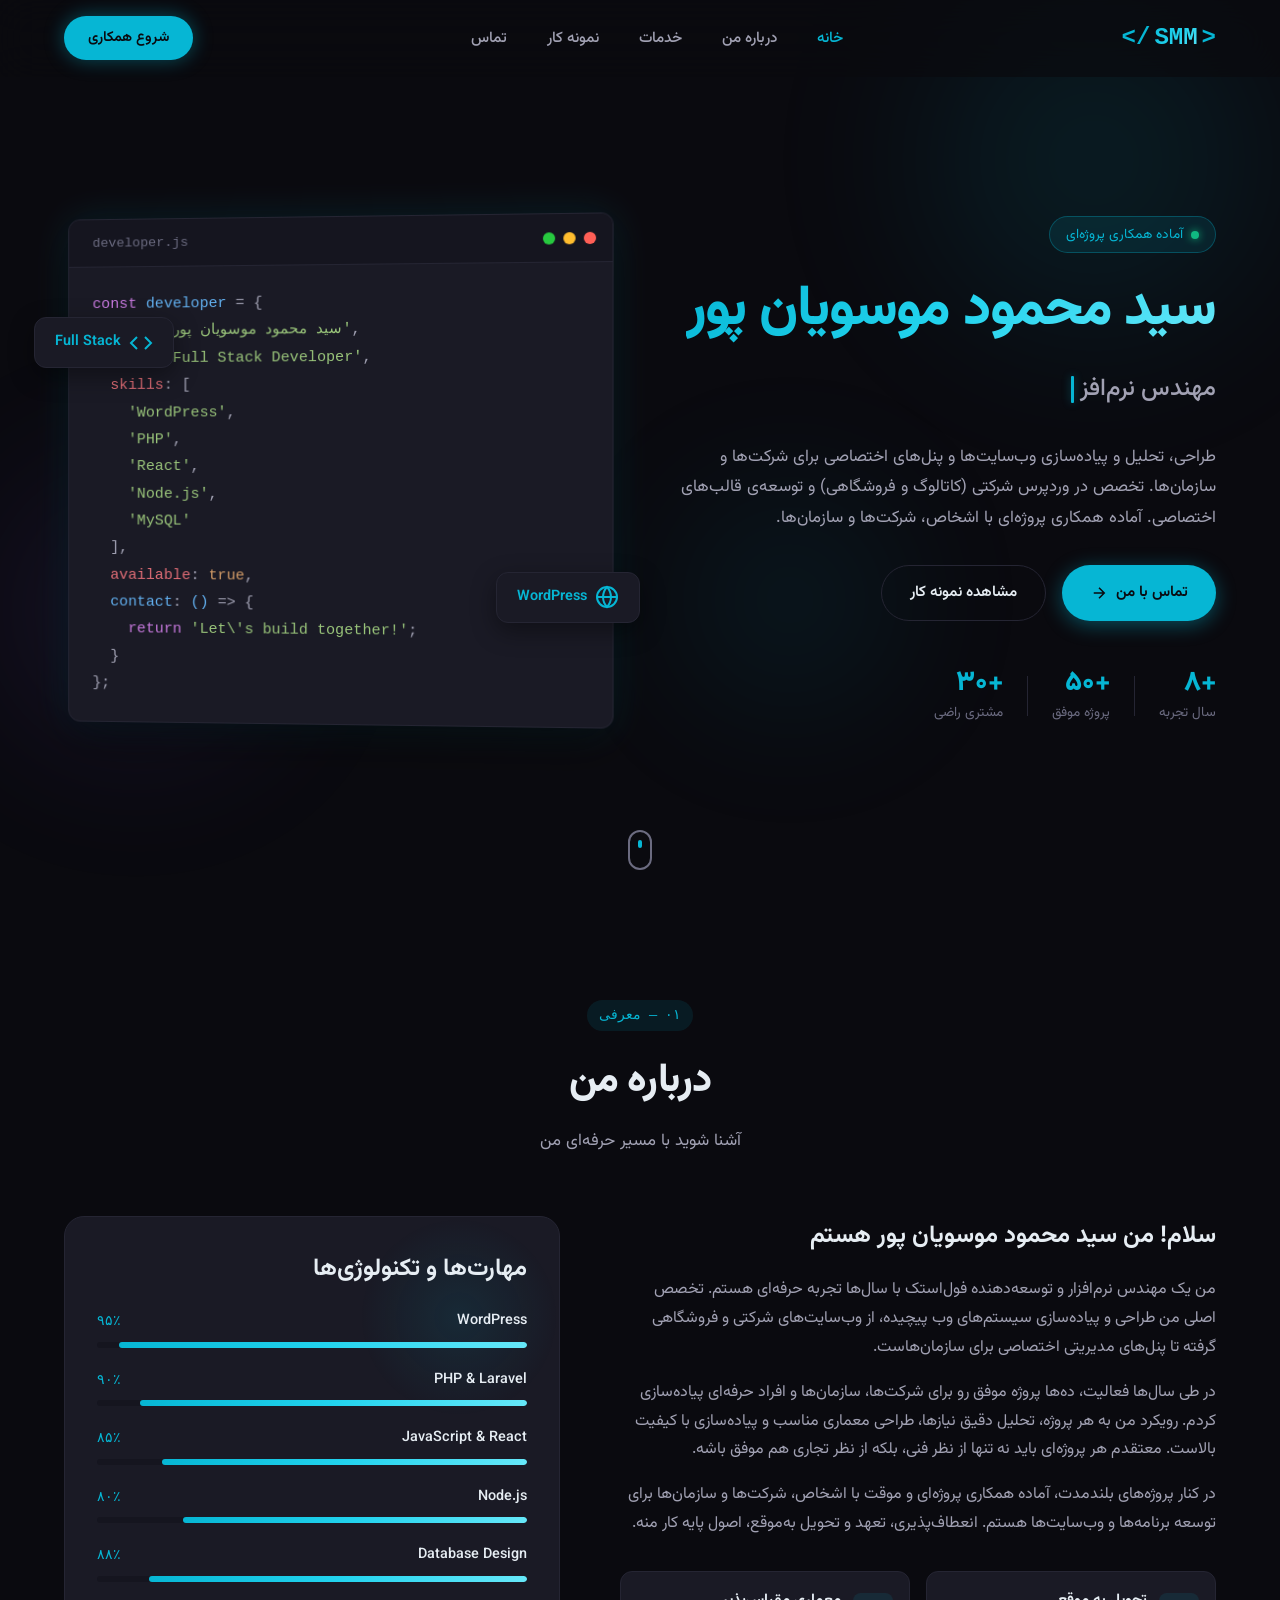
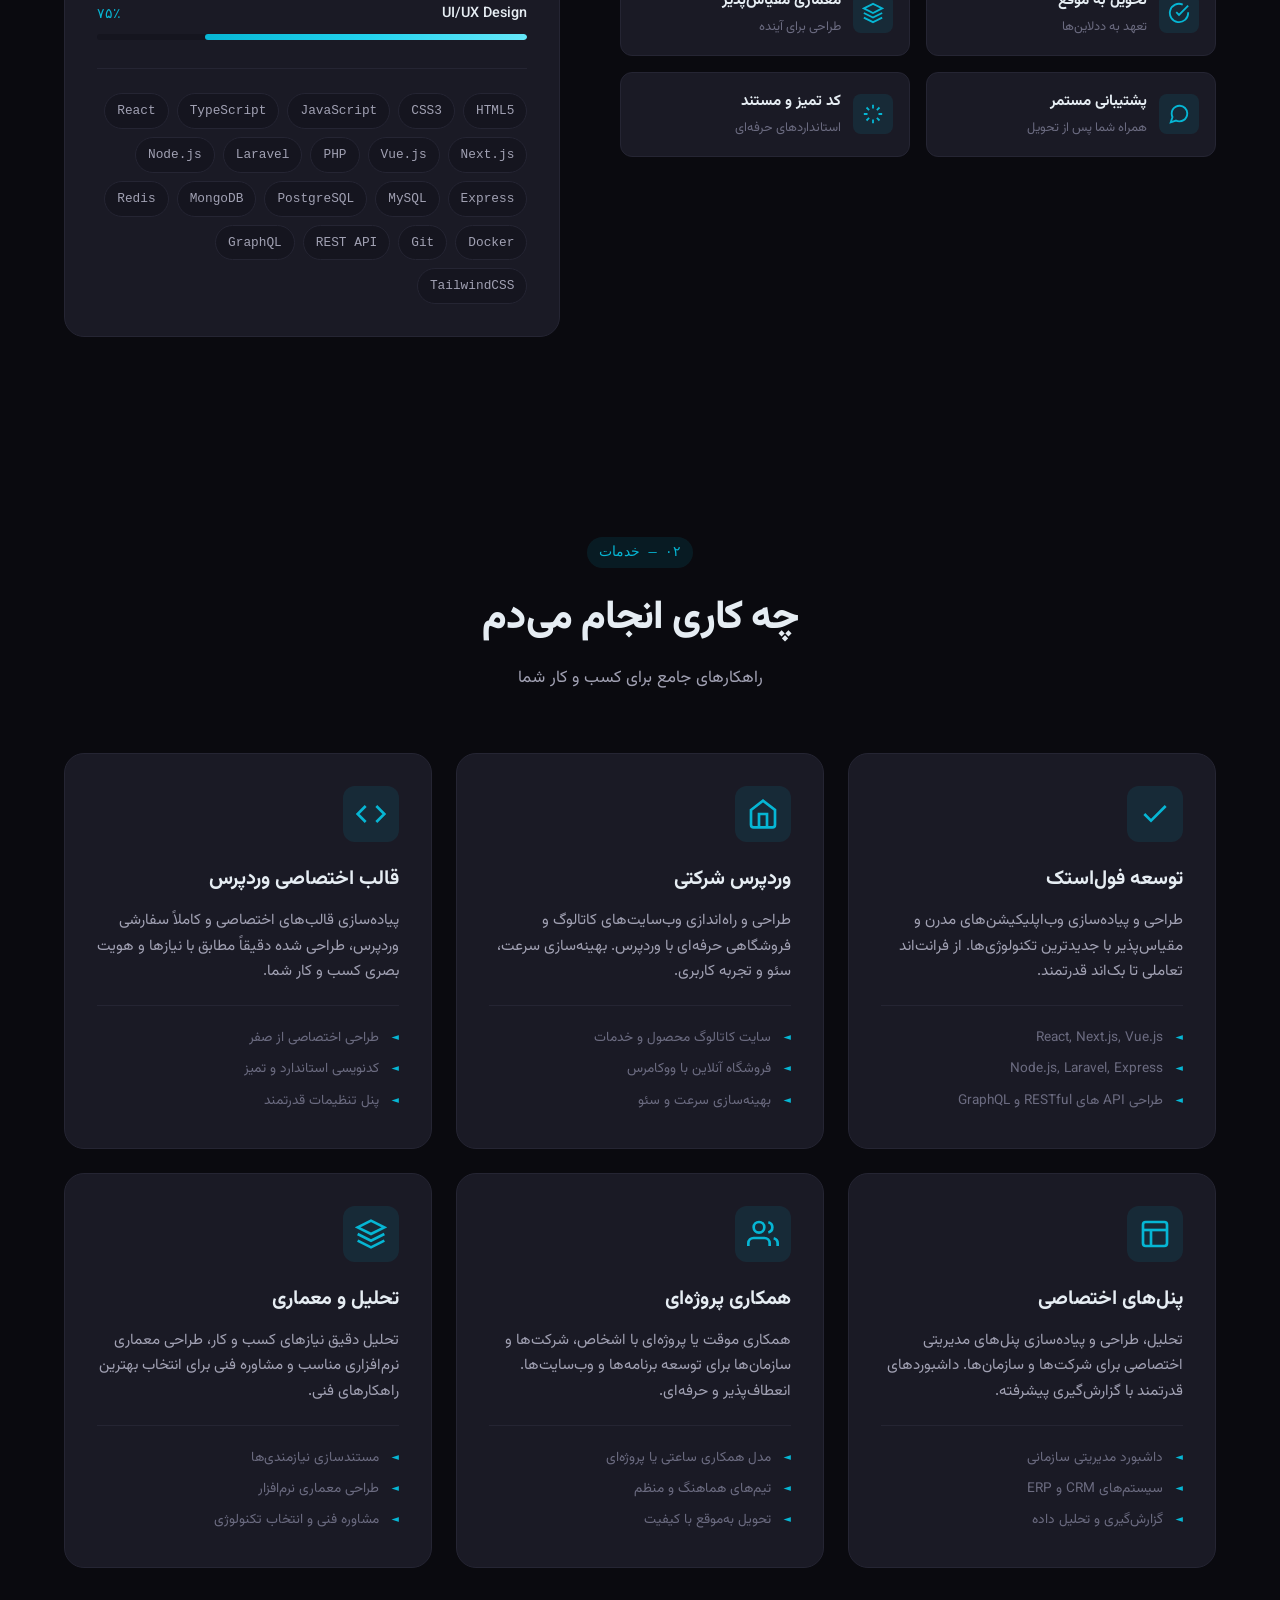
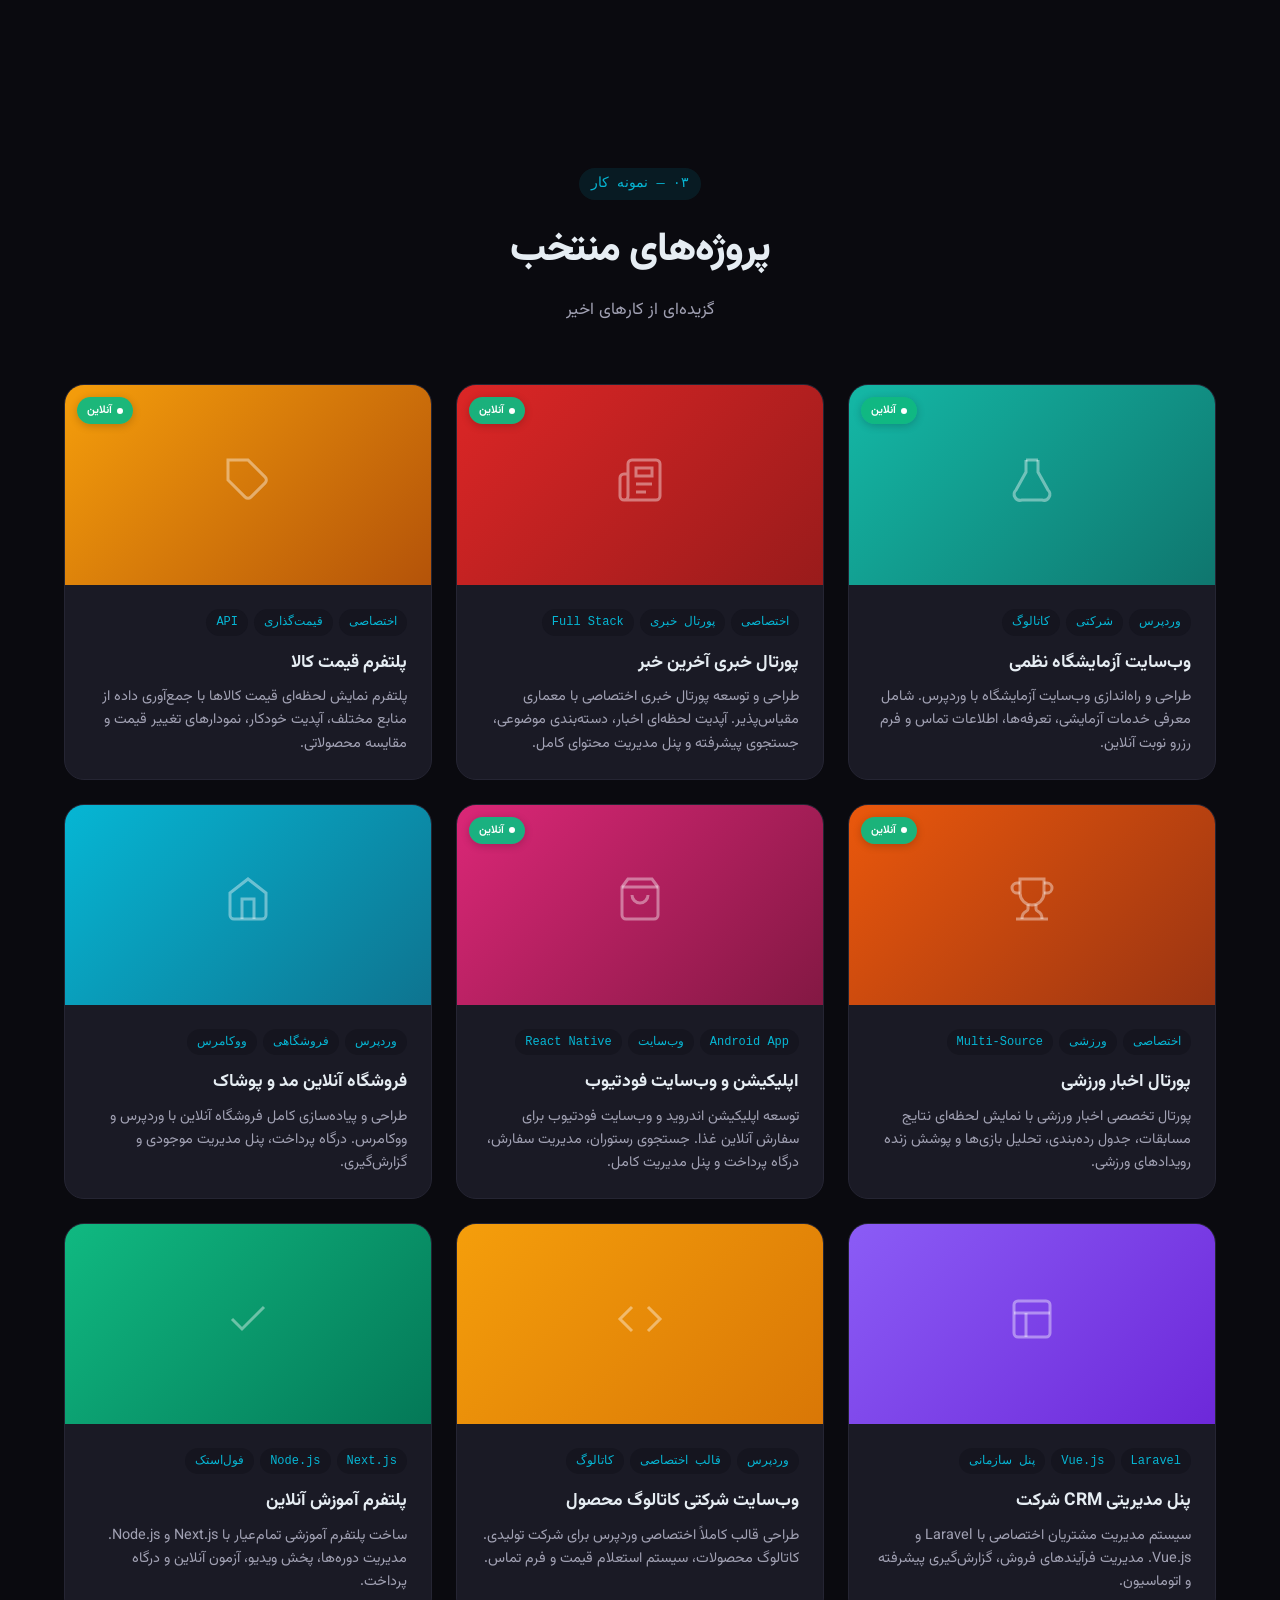
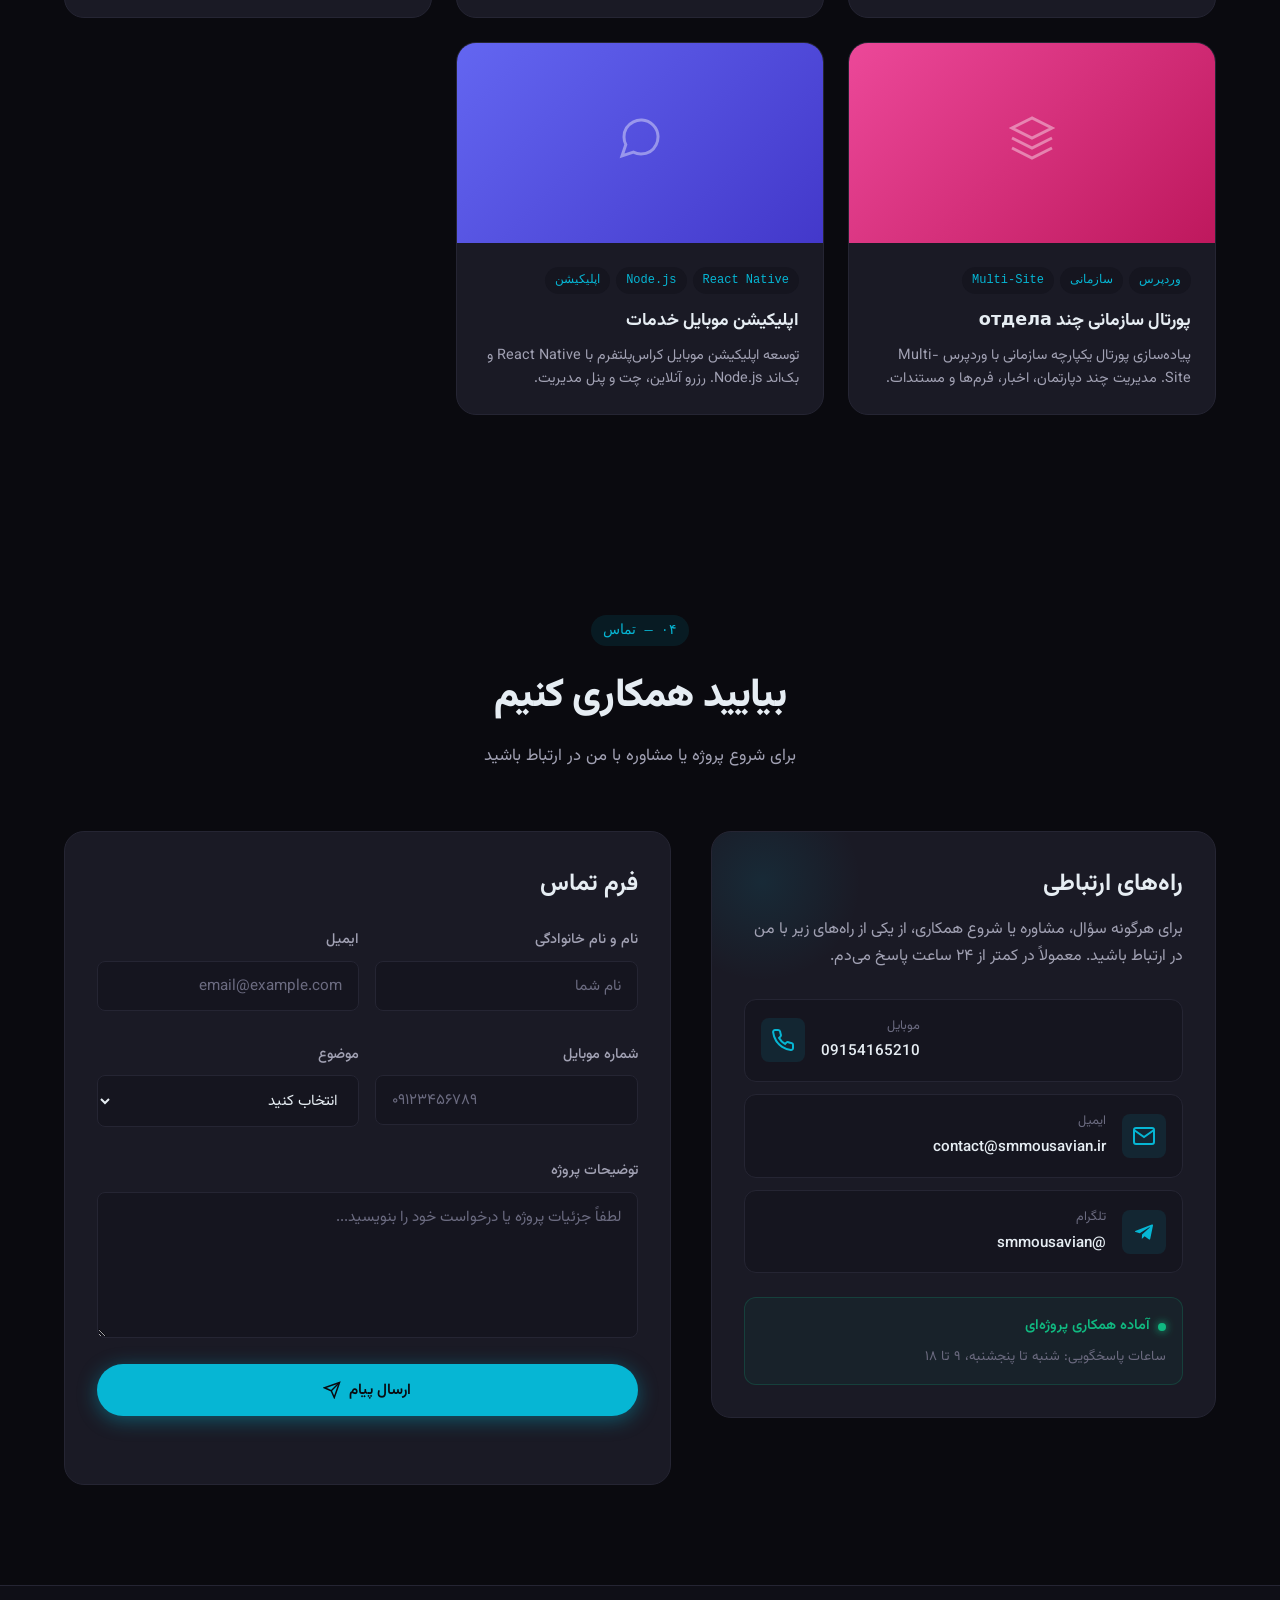
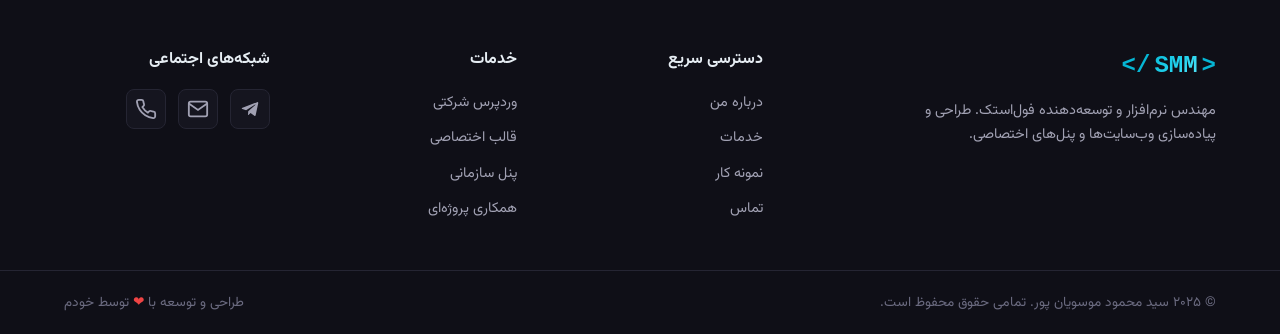
==== commit f0b36322: "Add 5 real projects to portfolio section New portfolio items (live websites): 1. nazemilab.ir - Word" ====
--- a/index.html
+++ b/index.html
@@ -424,6 +424,162 @@
             </div>
 
             <div class="portfolio-grid">
+                <!-- Project 1: nazemilab.ir -->
+                <article class="portfolio-card" data-animate>
+                    <div class="portfolio-image" style="background: linear-gradient(135deg, #14b8a6 0%, #0f766e 100%);">
+                        <span class="portfolio-badge">آنلاین</span>
+                        <div class="portfolio-overlay">
+                            <a href="https://nazemilab.ir" target="_blank" rel="noopener" class="portfolio-link" aria-label="بازدید از وب‌سایت">
+                                <svg width="20" height="20" viewBox="0 0 24 24" fill="none" stroke="currentColor" stroke-width="2">
+                                    <path d="M18 13v6a2 2 0 01-2 2H5a2 2 0 01-2-2V8a2 2 0 012-2h6"/>
+                                    <path d="M15 3h6v6M10 14L21 3"/>
+                                </svg>
+                            </a>
+                        </div>
+                        <div class="portfolio-icon">
+                            <svg width="48" height="48" viewBox="0 0 24 24" fill="none" stroke="currentColor" stroke-width="1.5">
+                                <path d="M9 2v6l-5 9a3 3 0 003 5h10a3 3 0 003-5l-5-9V2"/>
+                                <line x1="9" y1="2" x2="15" y2="2"/>
+                            </svg>
+                        </div>
+                    </div>
+                    <div class="portfolio-content">
+                        <div class="portfolio-tags">
+                            <span>وردپرس</span>
+                            <span>شرکتی</span>
+                            <span>کاتالوگ</span>
+                        </div>
+                        <h3>وب‌سایت آزمایشگاه نظمی</h3>
+                        <p>طراحی و راه‌اندازی وب‌سایت آزمایشگاه با وردپرس. شامل معرفی خدمات آزمایشی، تعرفه‌ها، اطلاعات تماس و فرم رزرو نوبت آنلاین.</p>
+                    </div>
+                </article>
+
+                <!-- Project 2: akharinkhabar.ir -->
+                <article class="portfolio-card" data-animate>
+                    <div class="portfolio-image" style="background: linear-gradient(135deg, #dc2626 0%, #991b1b 100%);">
+                        <span class="portfolio-badge">آنلاین</span>
+                        <div class="portfolio-overlay">
+                            <a href="https://akharinkhabar.ir" target="_blank" rel="noopener" class="portfolio-link" aria-label="بازدید از وب‌سایت">
+                                <svg width="20" height="20" viewBox="0 0 24 24" fill="none" stroke="currentColor" stroke-width="2">
+                                    <path d="M18 13v6a2 2 0 01-2 2H5a2 2 0 01-2-2V8a2 2 0 012-2h6"/>
+                                    <path d="M15 3h6v6M10 14L21 3"/>
+                                </svg>
+                            </a>
+                        </div>
+                        <div class="portfolio-icon">
+                            <svg width="48" height="48" viewBox="0 0 24 24" fill="none" stroke="currentColor" stroke-width="1.5">
+                                <path d="M4 22h16a2 2 0 002-2V4a2 2 0 00-2-2H8a2 2 0 00-2 2v16a2 2 0 01-2 2zm0 0a2 2 0 01-2-2v-9a2 2 0 012-2h2"/>
+                                <path d="M18 14h-8M15 18h-5M10 6h8v4h-8V6z"/>
+                            </svg>
+                        </div>
+                    </div>
+                    <div class="portfolio-content">
+                        <div class="portfolio-tags">
+                            <span>اختصاصی</span>
+                            <span>پورتال خبری</span>
+                            <span>Full Stack</span>
+                        </div>
+                        <h3>پورتال خبری آخرین خبر</h3>
+                        <p>طراحی و توسعه پورتال خبری اختصاصی با معماری مقیاس‌پذیر. آپدیت لحظه‌ای اخبار، دسته‌بندی موضوعی، جستجوی پیشرفته و پنل مدیریت محتوای کامل.</p>
+                    </div>
+                </article>
+
+                <!-- Project 3: price.akharinkhabar.ir -->
+                <article class="portfolio-card" data-animate>
+                    <div class="portfolio-image" style="background: linear-gradient(135deg, #f59e0b 0%, #b45309 100%);">
+                        <span class="portfolio-badge">آنلاین</span>
+                        <div class="portfolio-overlay">
+                            <a href="https://price.akharinkhabar.ir" target="_blank" rel="noopener" class="portfolio-link" aria-label="بازدید از وب‌سایت">
+                                <svg width="20" height="20" viewBox="0 0 24 24" fill="none" stroke="currentColor" stroke-width="2">
+                                    <path d="M18 13v6a2 2 0 01-2 2H5a2 2 0 01-2-2V8a2 2 0 012-2h6"/>
+                                    <path d="M15 3h6v6M10 14L21 3"/>
+                                </svg>
+                            </a>
+                        </div>
+                        <div class="portfolio-icon">
+                            <svg width="48" height="48" viewBox="0 0 24 24" fill="none" stroke="currentColor" stroke-width="1.5">
+                                <path d="M20.59 13.41l-7.17 7.17a2 2 0 01-2.83 0L2 12V2h10l8.59 8.59a2 2 0 010 2.82z"/>
+                                <line x1="7" y1="7" x2="7.01" y2="7"/>
+                            </svg>
+                        </div>
+                    </div>
+                    <div class="portfolio-content">
+                        <div class="portfolio-tags">
+                            <span>اختصاصی</span>
+                            <span>قیمت‌گذاری</span>
+                            <span>API</span>
+                        </div>
+                        <h3>پلتفرم قیمت کالا</h3>
+                        <p>پلتفرم نمایش لحظه‌ای قیمت کالاها با جمع‌آوری داده از منابع مختلف، آپدیت خودکار، نمودارهای تغییر قیمت و مقایسه محصولاتی.</p>
+                    </div>
+                </article>
+
+                <!-- Project 4: sport.akharinkhabar.ir -->
+                <article class="portfolio-card" data-animate>
+                    <div class="portfolio-image" style="background: linear-gradient(135deg, #ea580c 0%, #9a3412 100%);">
+                        <span class="portfolio-badge">آنلاین</span>
+                        <div class="portfolio-overlay">
+                            <a href="https://sport.akharinkhabar.ir" target="_blank" rel="noopener" class="portfolio-link" aria-label="بازدید از وب‌سایت">
+                                <svg width="20" height="20" viewBox="0 0 24 24" fill="none" stroke="currentColor" stroke-width="2">
+                                    <path d="M18 13v6a2 2 0 01-2 2H5a2 2 0 01-2-2V8a2 2 0 012-2h6"/>
+                                    <path d="M15 3h6v6M10 14L21 3"/>
+                                </svg>
+                            </a>
+                        </div>
+                        <div class="portfolio-icon">
+                            <svg width="48" height="48" viewBox="0 0 24 24" fill="none" stroke="currentColor" stroke-width="1.5">
+                                <path d="M6 9H4.5a2.5 2.5 0 010-5H6"/>
+                                <path d="M18 9h1.5a2.5 2.5 0 000-5H18"/>
+                                <path d="M4 22h16"/>
+                                <path d="M10 14.66V17c0 .55-.47.98-.97 1.21C7.85 18.75 7 20.24 7 22"/>
+                                <path d="M14 14.66V17c0 .55.47.98.97 1.21C16.15 18.75 17 20.24 17 22"/>
+                                <path d="M18 2H6v7a6 6 0 0012 0V2z"/>
+                            </svg>
+                        </div>
+                    </div>
+                    <div class="portfolio-content">
+                        <div class="portfolio-tags">
+                            <span>اختصاصی</span>
+                            <span>ورزشی</span>
+                            <span>Multi-Source</span>
+                        </div>
+                        <h3>پورتال اخبار ورزشی</h3>
+                        <p>پورتال تخصصی اخبار ورزشی با نمایش لحظه‌ای نتایج مسابقات، جدول رده‌بندی، تحلیل بازی‌ها و پوشش زنده رویدادهای ورزشی.</p>
+                    </div>
+                </article>
+
+                <!-- Project 5: foodtube-app.ir -->
+                <article class="portfolio-card" data-animate>
+                    <div class="portfolio-image" style="background: linear-gradient(135deg, #db2777 0%, #831843 100%);">
+                        <span class="portfolio-badge">آنلاین</span>
+                        <div class="portfolio-overlay">
+                            <a href="https://foodtube-app.ir" target="_blank" rel="noopener" class="portfolio-link" aria-label="بازدید از وب‌سایت">
+                                <svg width="20" height="20" viewBox="0 0 24 24" fill="none" stroke="currentColor" stroke-width="2">
+                                    <path d="M18 13v6a2 2 0 01-2 2H5a2 2 0 01-2-2V8a2 2 0 012-2h6"/>
+                                    <path d="M15 3h6v6M10 14L21 3"/>
+                                </svg>
+                            </a>
+                        </div>
+                        <div class="portfolio-icon">
+                            <svg width="48" height="48" viewBox="0 0 24 24" fill="none" stroke="currentColor" stroke-width="1.5">
+                                <path d="M6 2L3 6v14a2 2 0 002 2h14a2 2 0 002-2V6l-3-4z"/>
+                                <line x1="3" y1="6" x2="21" y2="6"/>
+                                <path d="M16 10a4 4 0 01-8 0"/>
+                            </svg>
+                        </div>
+                    </div>
+                    <div class="portfolio-content">
+                        <div class="portfolio-tags">
+                            <span>Android App</span>
+                            <span>وب‌سایت</span>
+                            <span>React Native</span>
+                        </div>
+                        <h3>اپلیکیشن و وب‌سایت فودتیوب</h3>
+                        <p>توسعه اپلیکیشن اندروید و وب‌سایت فودتیوب برای سفارش آنلاین غذا. جستجوی رستوران، مدیریت سفارش، درگاه پرداخت و پنل مدیریت کامل.</p>
+                    </div>
+                </article>
+
+                <!-- Existing Sample Projects (below real ones) -->
                 <article class="portfolio-card" data-animate>
                     <div class="portfolio-image" style="background: linear-gradient(135deg, #06b6d4 0%, #0e7490 100%);">
                         <div class="portfolio-overlay">
--- a/css/style.css
+++ b/css/style.css
@@ -939,6 +939,34 @@
     align-items: center;
     justify-content: center;
     overflow: hidden;
+}
+
+.portfolio-badge {
+    position: absolute;
+    top: 12px;
+    left: 12px;
+    background: rgba(16, 185, 129, 0.95);
+    color: #fff;
+    padding: 4px 10px;
+    border-radius: var(--radius-full);
+    font-size: 0.7rem;
+    font-weight: 600;
+    display: inline-flex;
+    align-items: center;
+    gap: 5px;
+    z-index: 2;
+    box-shadow: 0 2px 8px rgba(0, 0, 0, 0.2);
+    backdrop-filter: blur(8px);
+    -webkit-backdrop-filter: blur(8px);
+}
+
+.portfolio-badge::before {
+    content: '';
+    width: 6px;
+    height: 6px;
+    border-radius: 50%;
+    background: #fff;
+    animation: pulse 2s infinite;
 }
 
 .portfolio-icon {
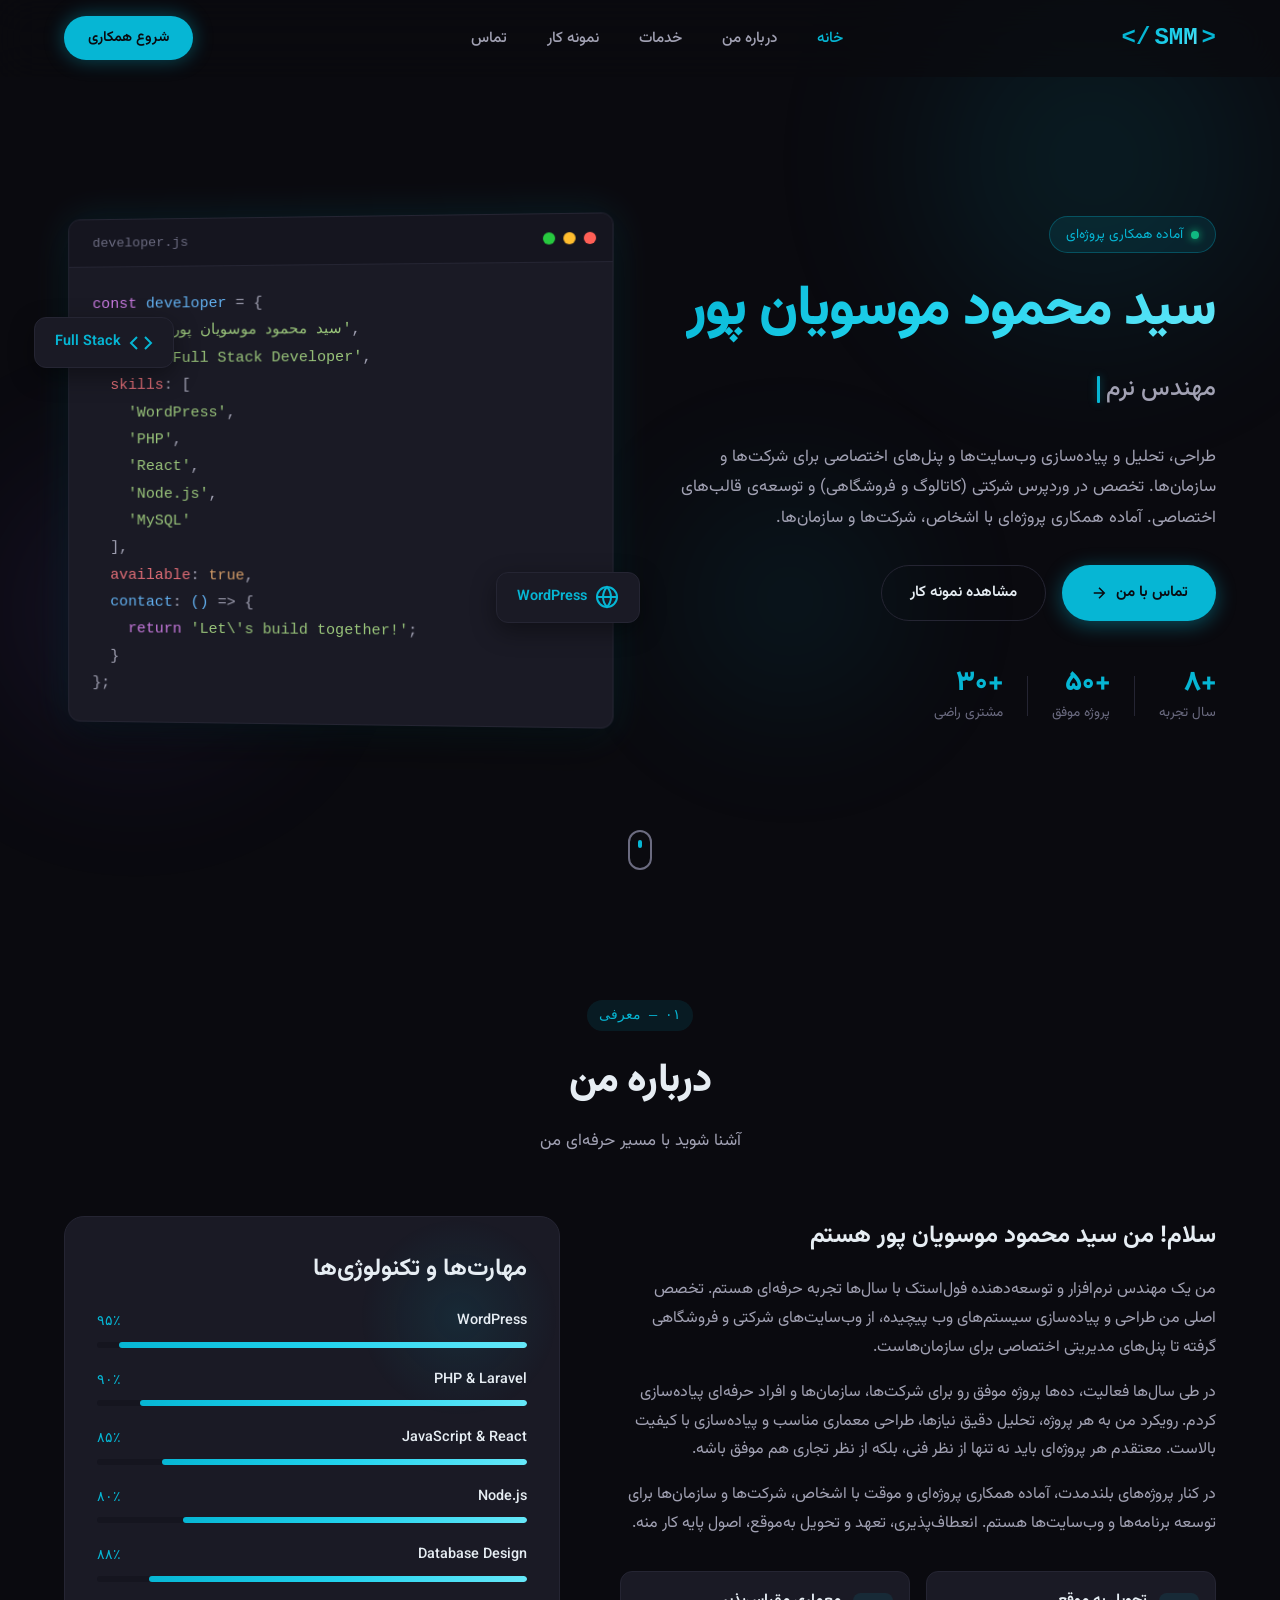
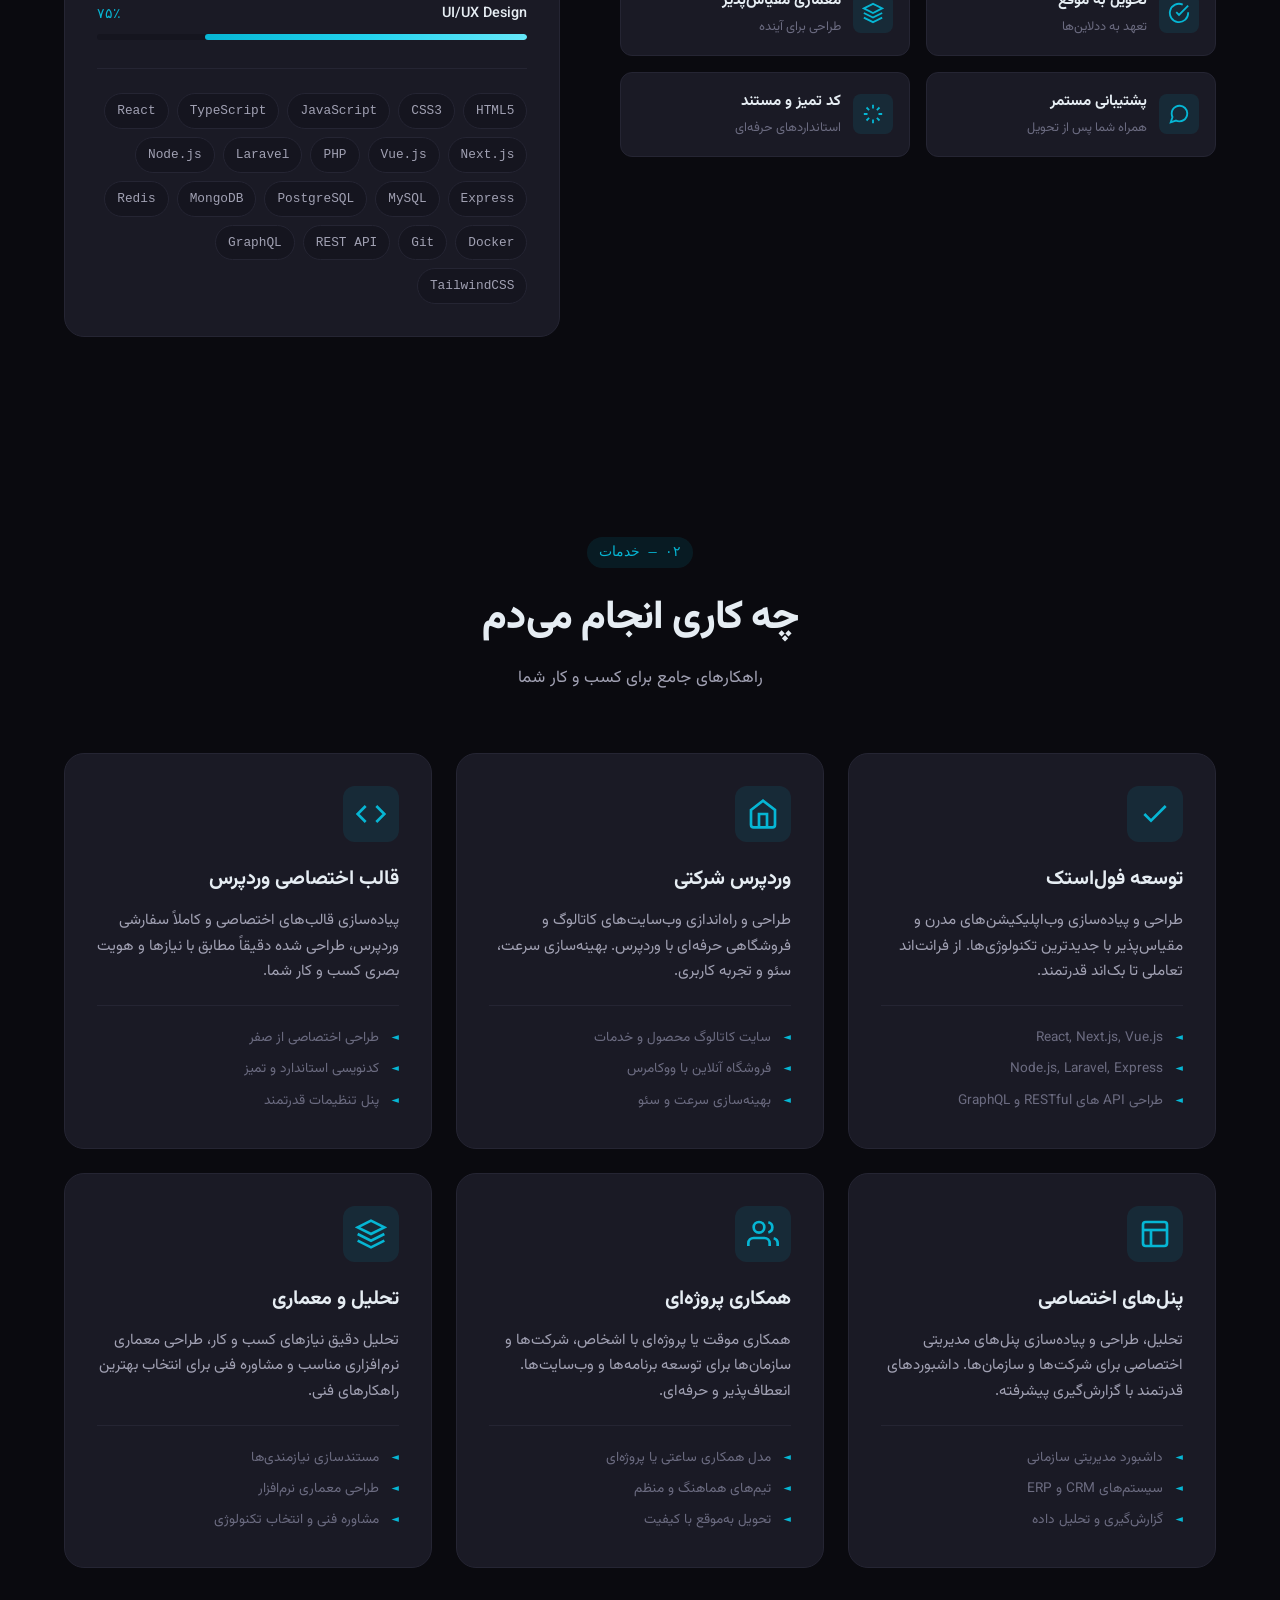
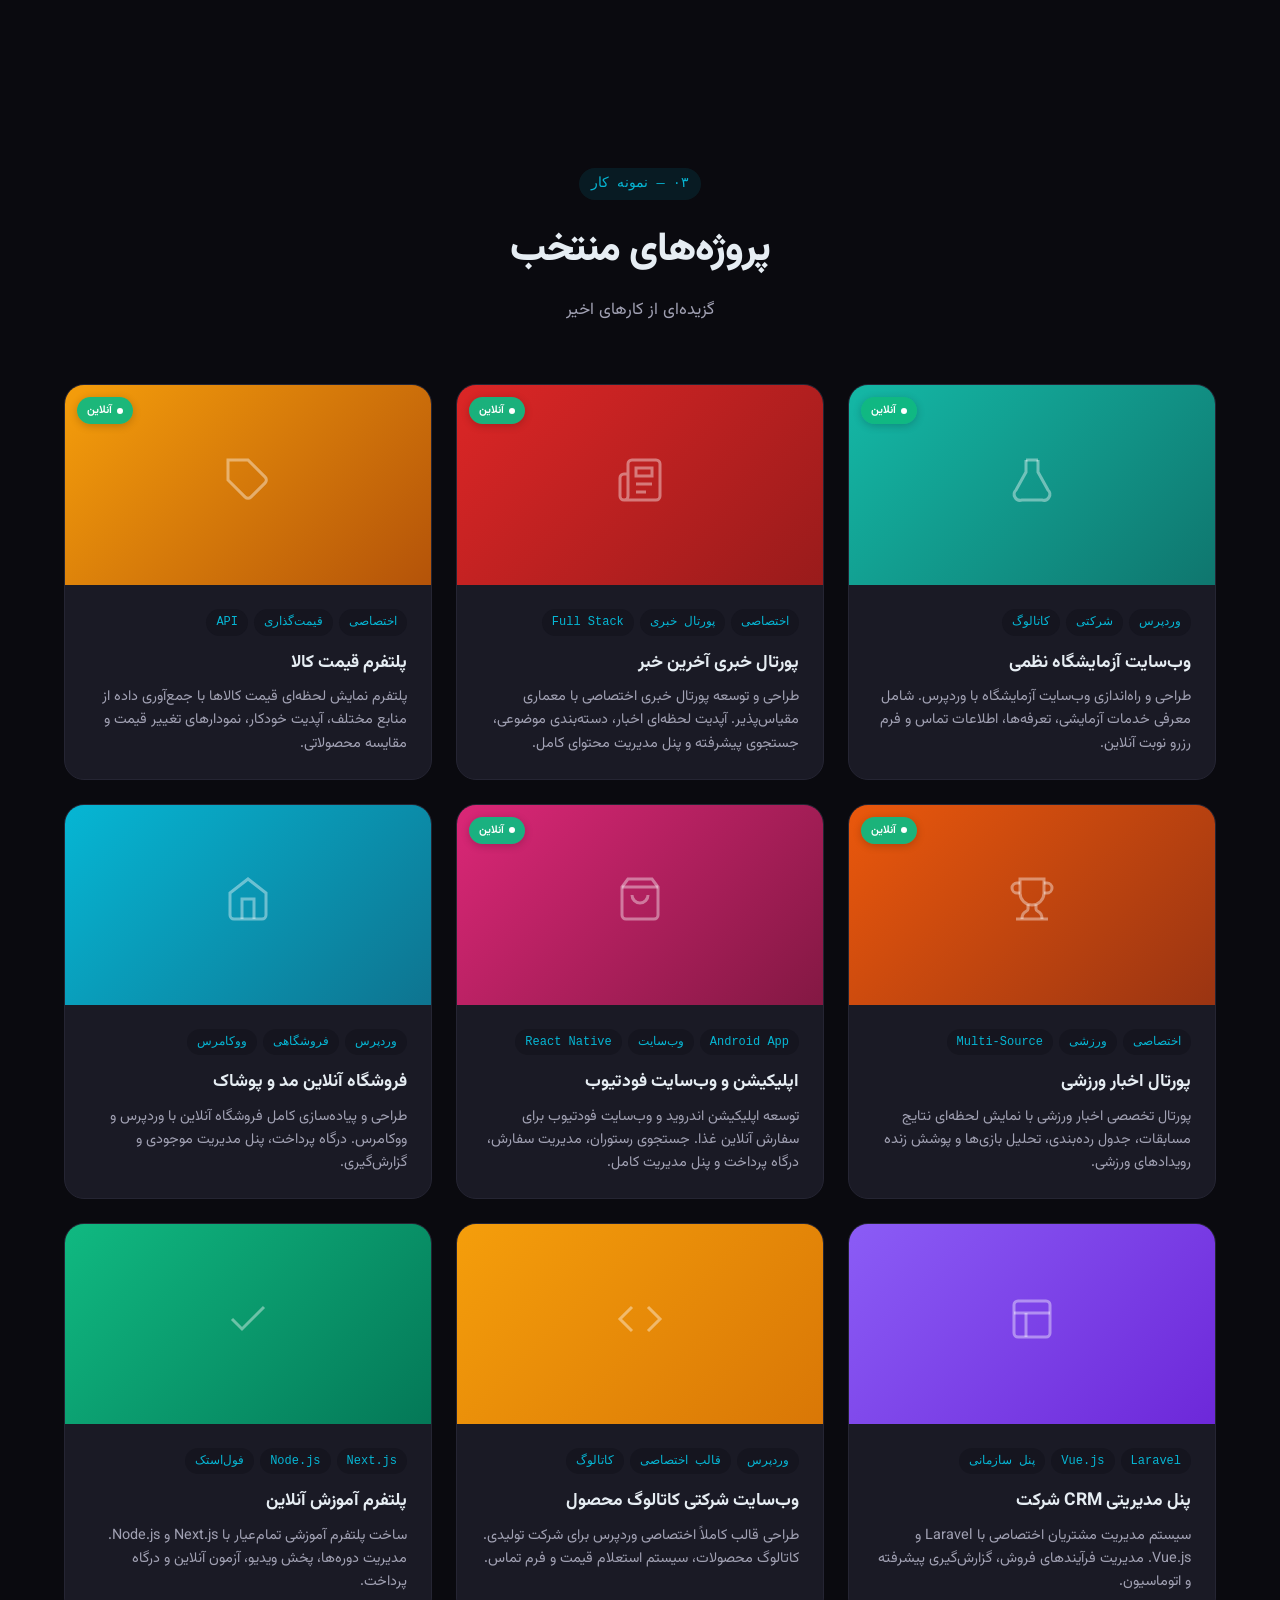
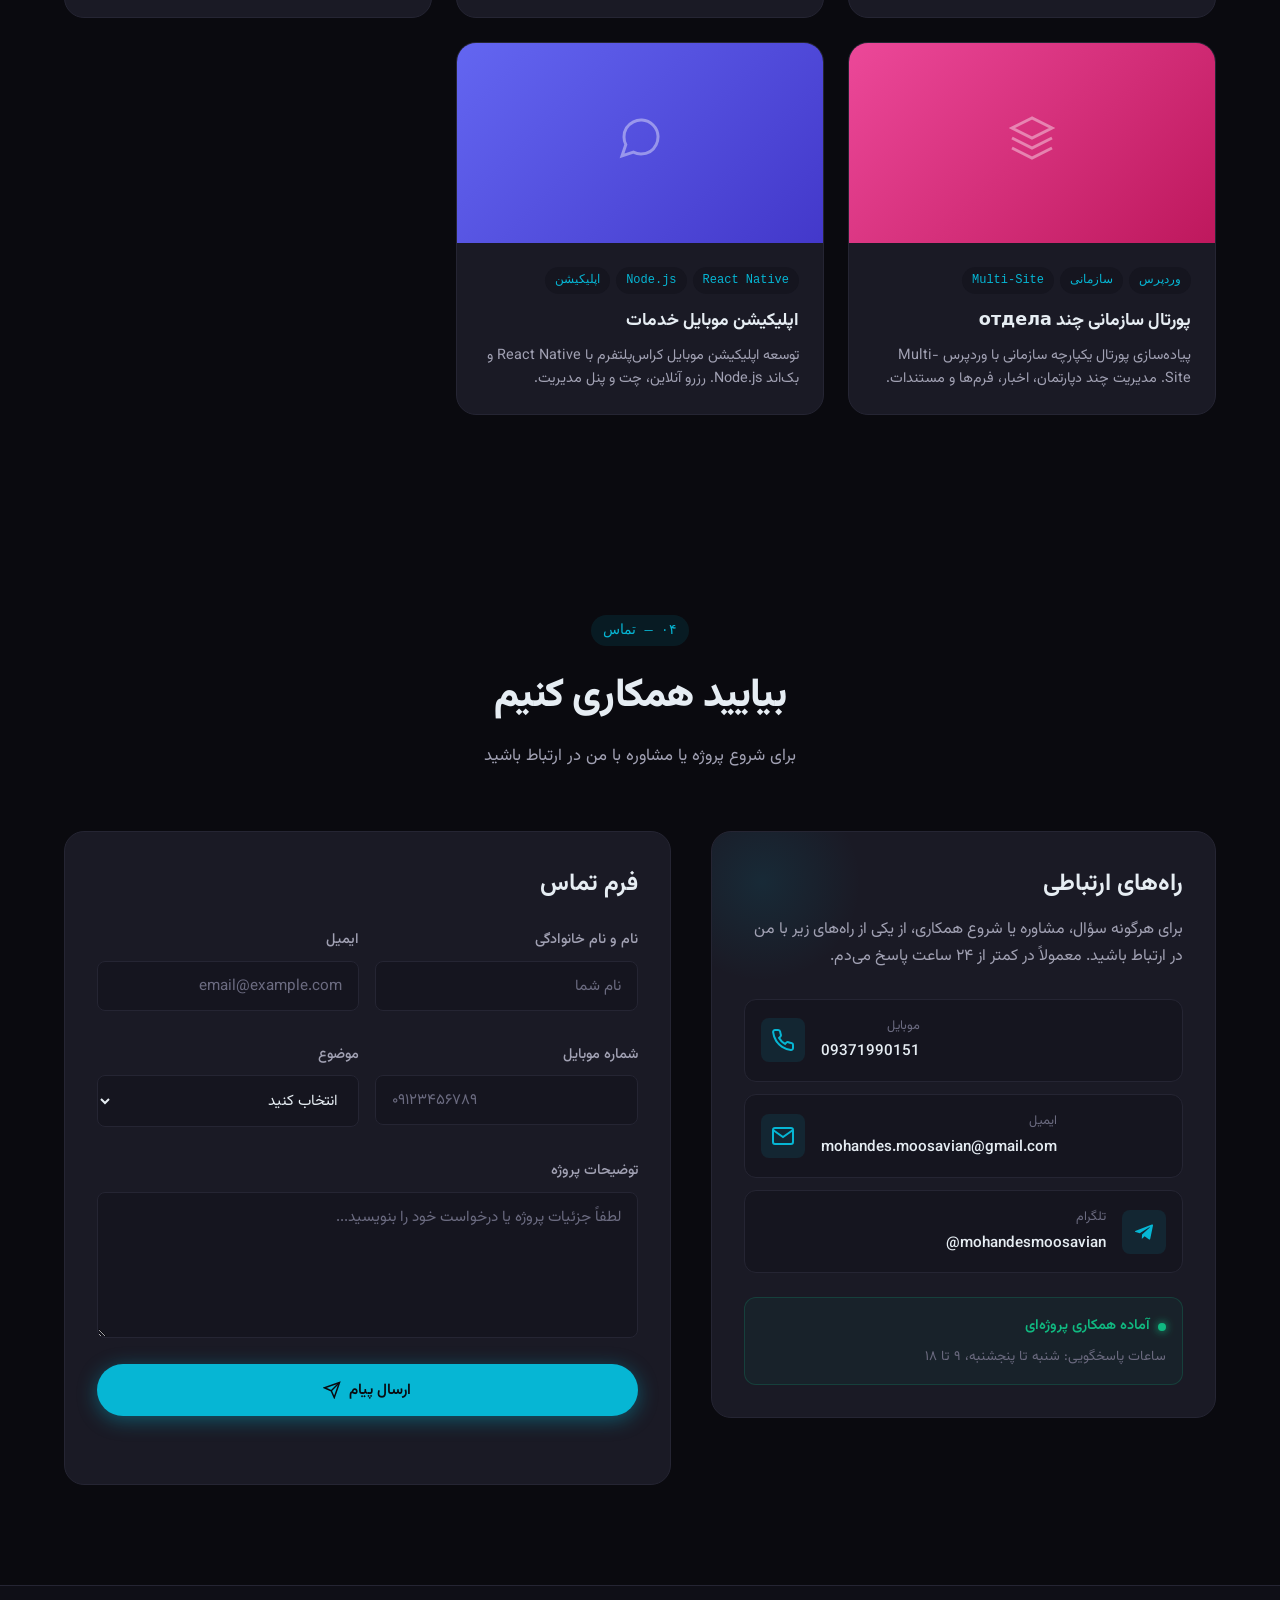
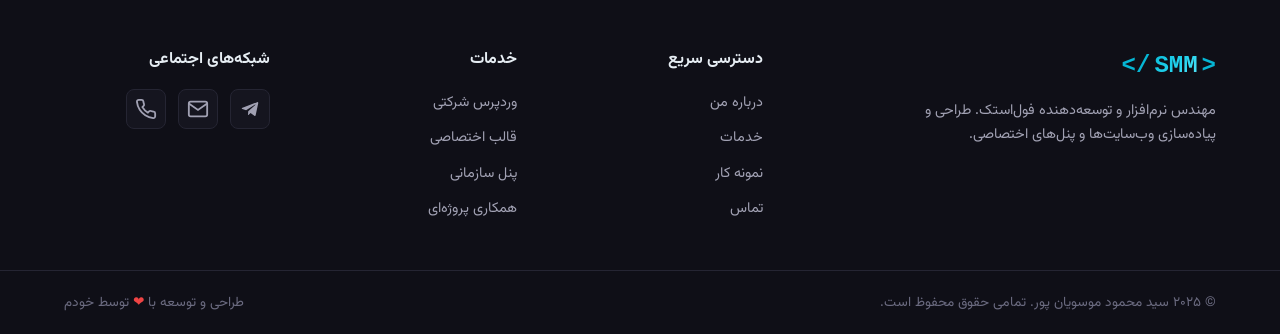
==== commit d535e1c9: "Update contact info: phone, email, telegram - Phone: 09154165210 → 09371990151 (tel:+989371990151) -" ====
--- a/index.html
+++ b/index.html
@@ -765,7 +765,7 @@
                         برای هرگونه سؤال، مشاوره یا شروع همکاری، از یکی از راه‌های زیر با من در ارتباط باشید. معمولاً در کمتر از ۲۴ ساعت پاسخ می‌دم.
                     </p>
 
-                    <a href="tel:+989154165210" class="contact-method" dir="ltr">
+                    <a href="tel:+989371990151" class="contact-method" dir="ltr">
                         <div class="contact-icon">
                             <svg width="24" height="24" viewBox="0 0 24 24" fill="none" stroke="currentColor" stroke-width="2">
                                 <path d="M22 16.92v3a2 2 0 01-2.18 2 19.79 19.79 0 01-8.63-3.07 19.5 19.5 0 01-6-6 19.79 19.79 0 01-3.07-8.67A2 2 0 014.11 2h3a2 2 0 012 1.72 12.84 12.84 0 00.7 2.81 2 2 0 01-.45 2.11L8.09 9.91a16 16 0 006 6l1.27-1.27a2 2 0 012.11-.45 12.84 12.84 0 002.81.7A2 2 0 0122 16.92z"/>
@@ -773,24 +773,24 @@
                         </div>
                         <div class="contact-details" dir="rtl">
                             <span class="contact-label">موبایل</span>
-                            <span class="contact-value" dir="ltr">09154165210</span>
+                            <span class="contact-value" dir="ltr">09371990151</span>
                         </div>
                     </a>
 
-                    <a href="mailto:contact@smmousavian.ir" class="contact-method">
+                    <a href="mailto:mohandes.moosavian@gmail.com" class="contact-method" dir="ltr">
                         <div class="contact-icon">
                             <svg width="24" height="24" viewBox="0 0 24 24" fill="none" stroke="currentColor" stroke-width="2">
                                 <path d="M4 4h16c1.1 0 2 .9 2 2v12c0 1.1-.9 2-2 2H4c-1.1 0-2-.9-2-2V6c0-1.1.9-2 2-2z"/>
                                 <polyline points="22,6 12,13 2,6"/>
                             </svg>
                         </div>
-                        <div class="contact-details">
+                        <div class="contact-details" dir="rtl">
                             <span class="contact-label">ایمیل</span>
-                            <span class="contact-value">contact@smmousavian.ir</span>
+                            <span class="contact-value" dir="ltr">mohandes.moosavian@gmail.com</span>
                         </div>
                     </a>
 
-                    <a href="https://t.me/" target="_blank" rel="noopener" class="contact-method">
+                    <a href="https://t.me/mohandesmoosavian" target="_blank" rel="noopener" class="contact-method">
                         <div class="contact-icon">
                             <svg width="24" height="24" viewBox="0 0 24 24" fill="currentColor">
                                 <path d="M9.78 18.65l.28-4.23 7.68-6.92c.34-.31-.07-.46-.52-.19L7.74 13.3 3.64 12c-.88-.25-.89-.86.2-1.3l15.97-6.16c.73-.33 1.43.18 1.15 1.3l-2.72 12.81c-.19.91-.74 1.13-1.5.71L12.6 16.3l-1.99 1.93c-.23.23-.42.42-.83.42z"/>
@@ -798,7 +798,7 @@
                         </div>
                         <div class="contact-details">
                             <span class="contact-label">تلگرام</span>
-                            <span class="contact-value">@smmousavian</span>
+                            <span class="contact-value" dir="ltr">@mohandesmoosavian</span>
                         </div>
                     </a>
 
@@ -893,18 +893,18 @@
             <div class="footer-social">
                 <h4>شبکه‌های اجتماعی</h4>
                 <div class="social-links">
-                    <a href="https://t.me/" target="_blank" rel="noopener" aria-label="تلگرام">
+                    <a href="https://t.me/mohandesmoosavian" target="_blank" rel="noopener" aria-label="تلگرام">
                         <svg width="22" height="22" viewBox="0 0 24 24" fill="currentColor">
                             <path d="M9.78 18.65l.28-4.23 7.68-6.92c.34-.31-.07-.46-.52-.19L7.74 13.3 3.64 12c-.88-.25-.89-.86.2-1.3l15.97-6.16c.73-.33 1.43.18 1.15 1.3l-2.72 12.81c-.19.91-.74 1.13-1.5.71L12.6 16.3l-1.99 1.93c-.23.23-.42.42-.83.42z"/>
                         </svg>
                     </a>
-                    <a href="mailto:contact@smmousavian.ir" aria-label="ایمیل">
+                    <a href="mailto:mohandes.moosavian@gmail.com" aria-label="ایمیل">
                         <svg width="22" height="22" viewBox="0 0 24 24" fill="none" stroke="currentColor" stroke-width="2">
                             <path d="M4 4h16c1.1 0 2 .9 2 2v12c0 1.1-.9 2-2 2H4c-1.1 0-2-.9-2-2V6c0-1.1.9-2 2-2z"/>
                             <polyline points="22,6 12,13 2,6"/>
                         </svg>
                     </a>
-                    <a href="tel:+989154165210" aria-label="تماس تلفنی">
+                    <a href="tel:+989371990151" aria-label="تماس تلفنی">
                         <svg width="22" height="22" viewBox="0 0 24 24" fill="none" stroke="currentColor" stroke-width="2">
                             <path d="M22 16.92v3a2 2 0 01-2.18 2 19.79 19.79 0 01-8.63-3.07 19.5 19.5 0 01-6-6 19.79 19.79 0 01-3.07-8.67A2 2 0 014.11 2h3a2 2 0 012 1.72 12.84 12.84 0 00.7 2.81 2 2 0 01-.45 2.11L8.09 9.91a16 16 0 006 6l1.27-1.27a2 2 0 012.11-.45 12.84 12.84 0 002.81.7A2 2 0 0122 16.92z"/>
                         </svg>
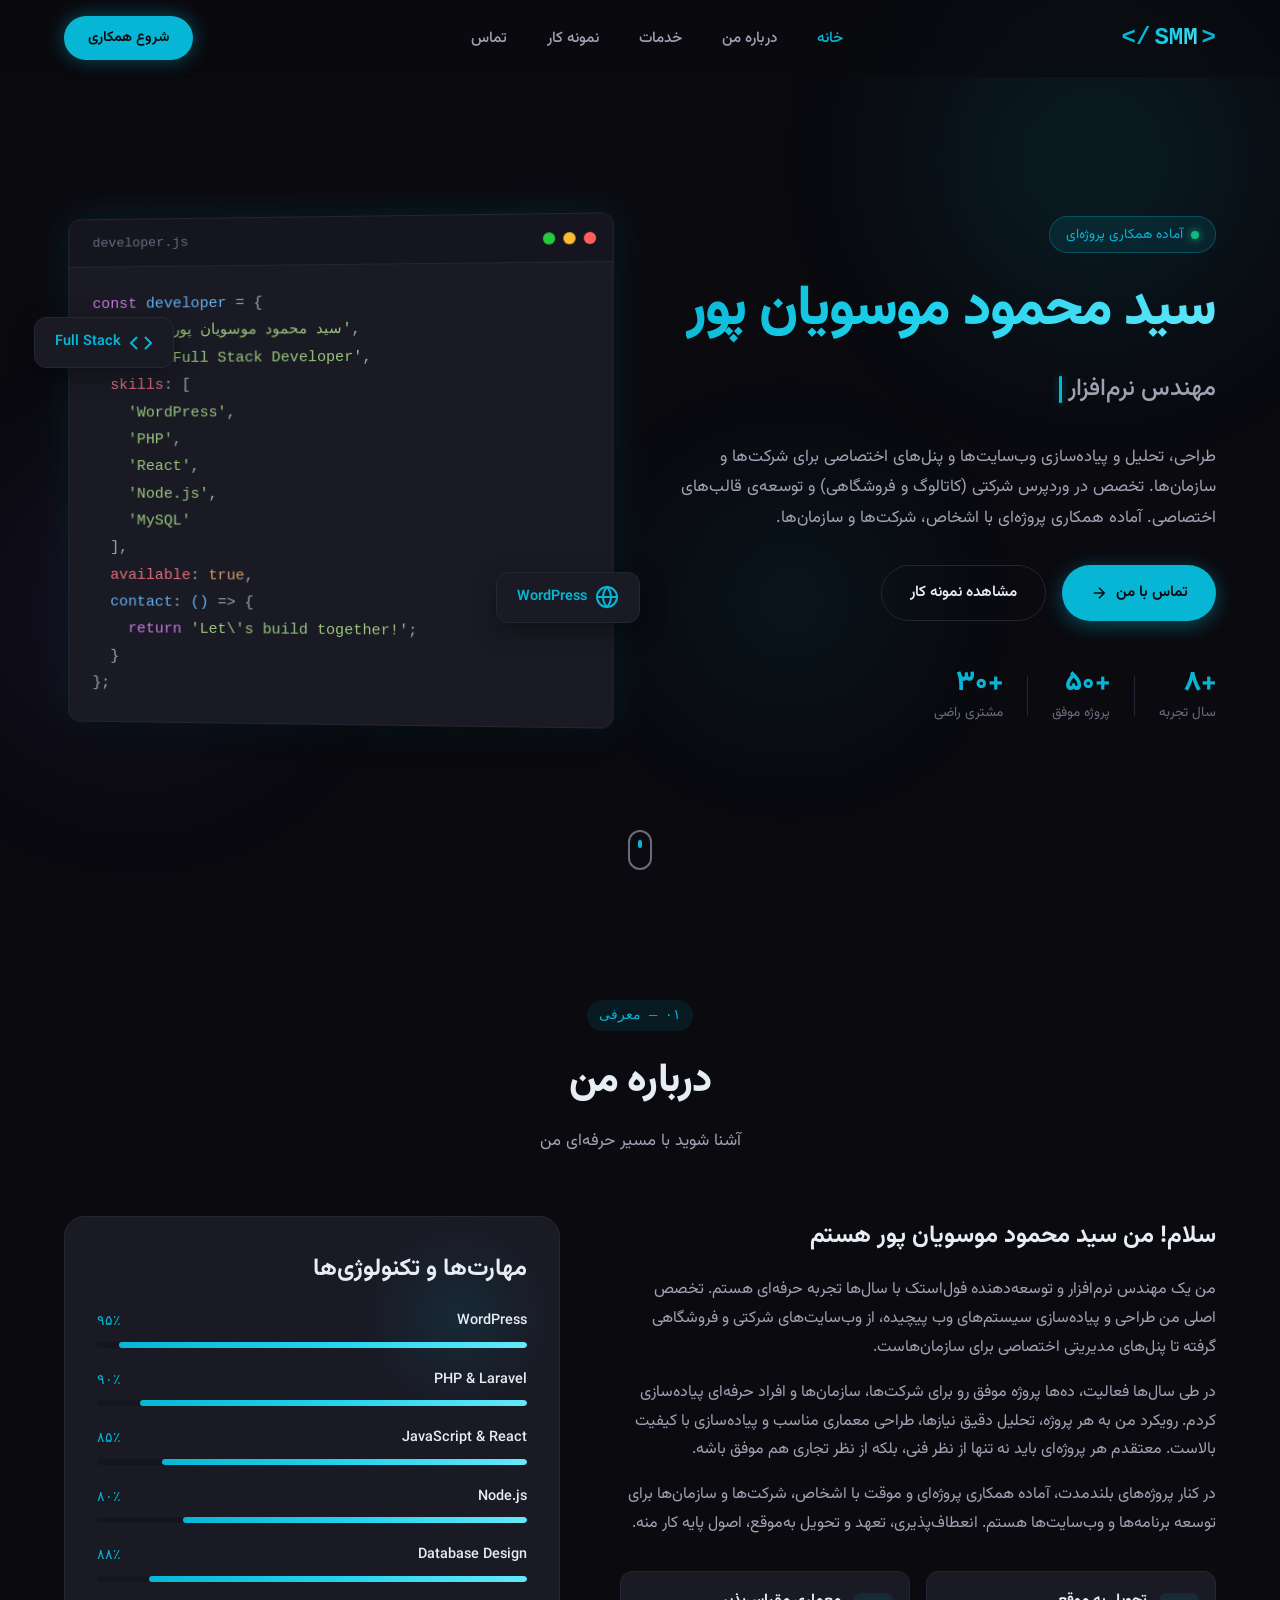
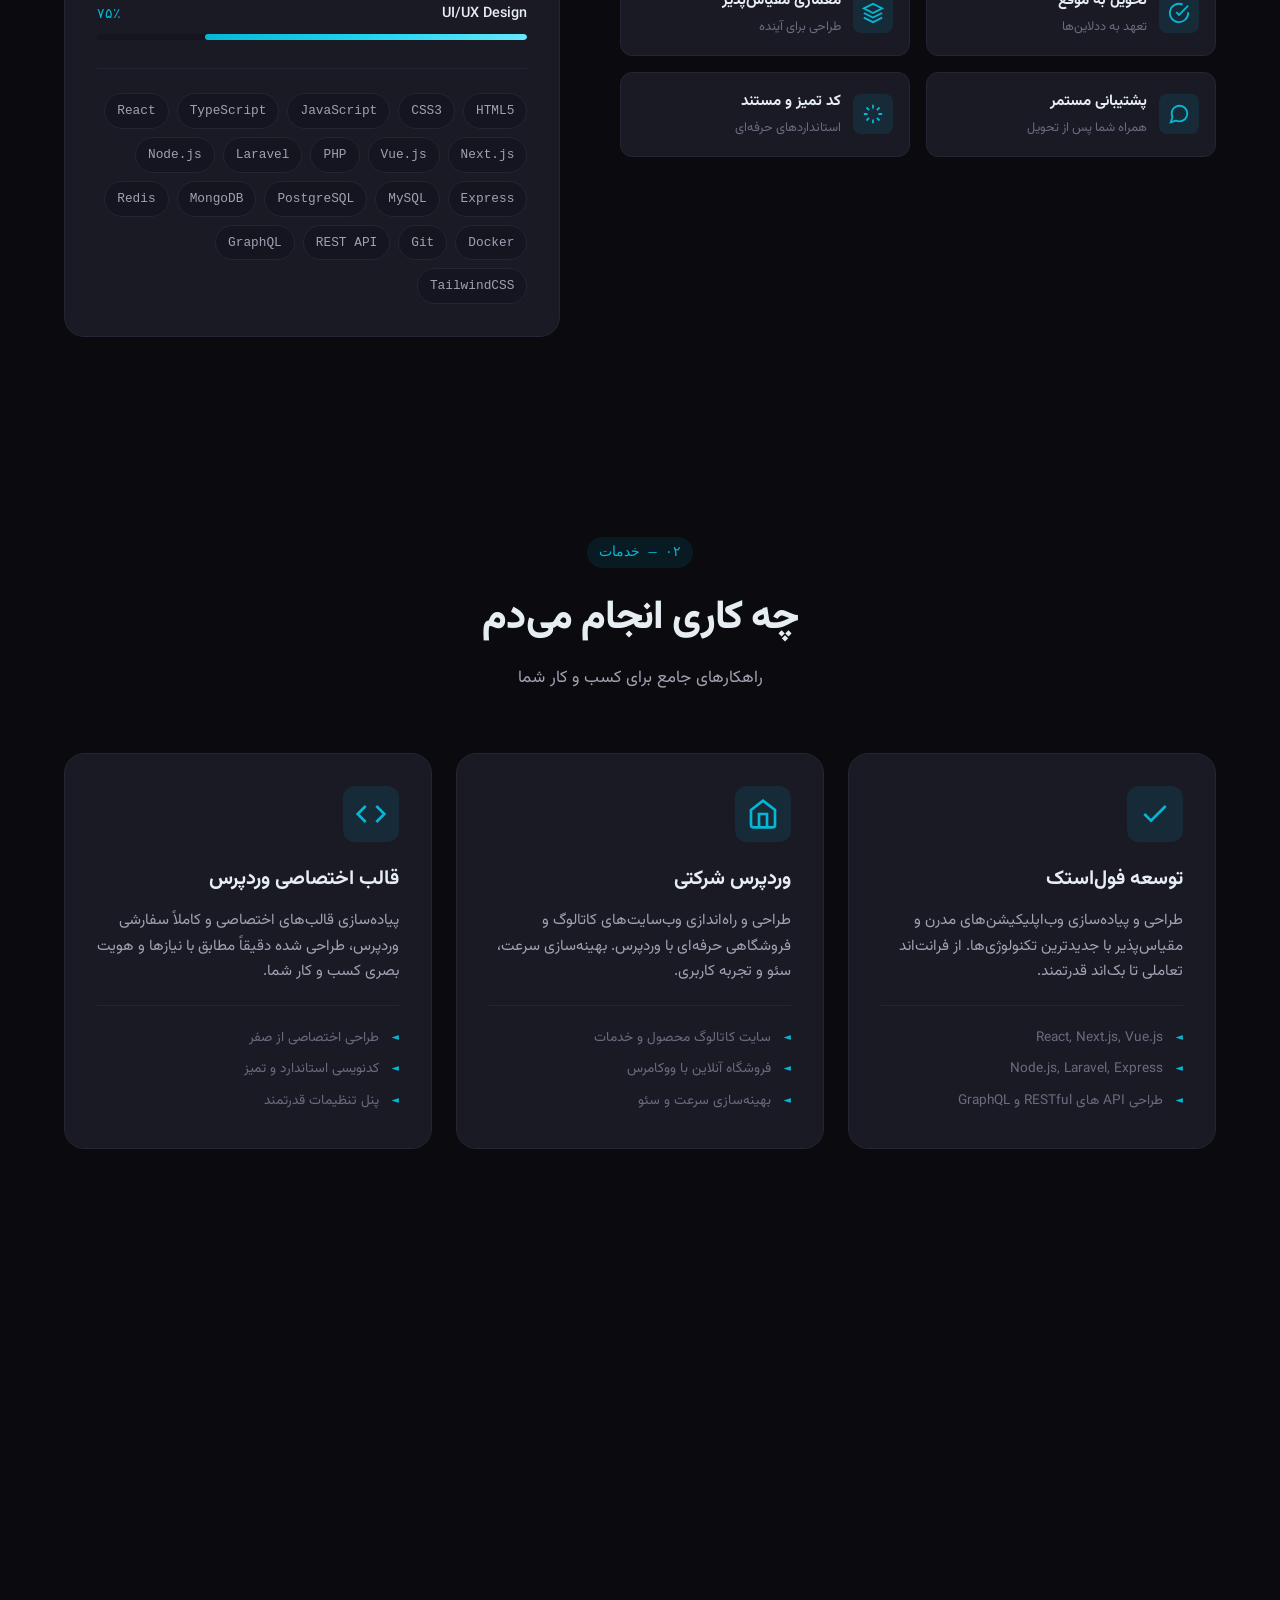
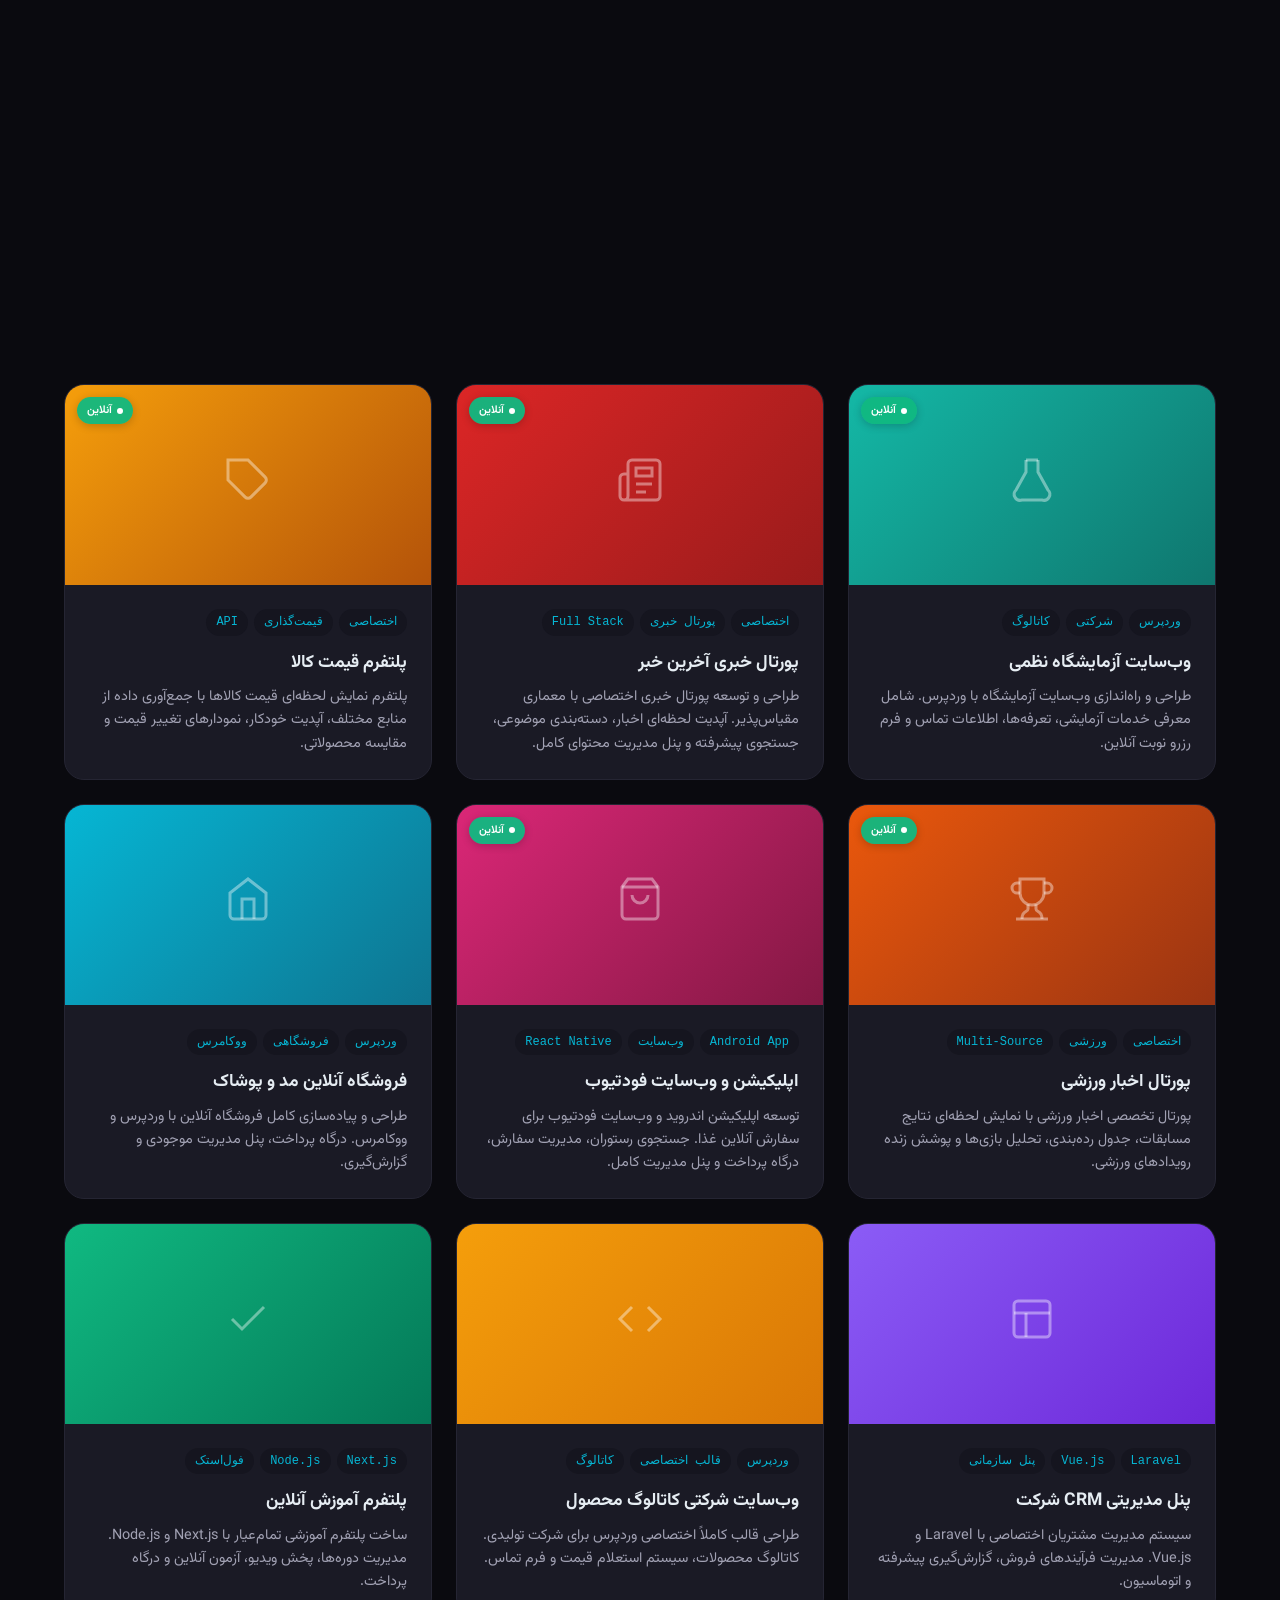
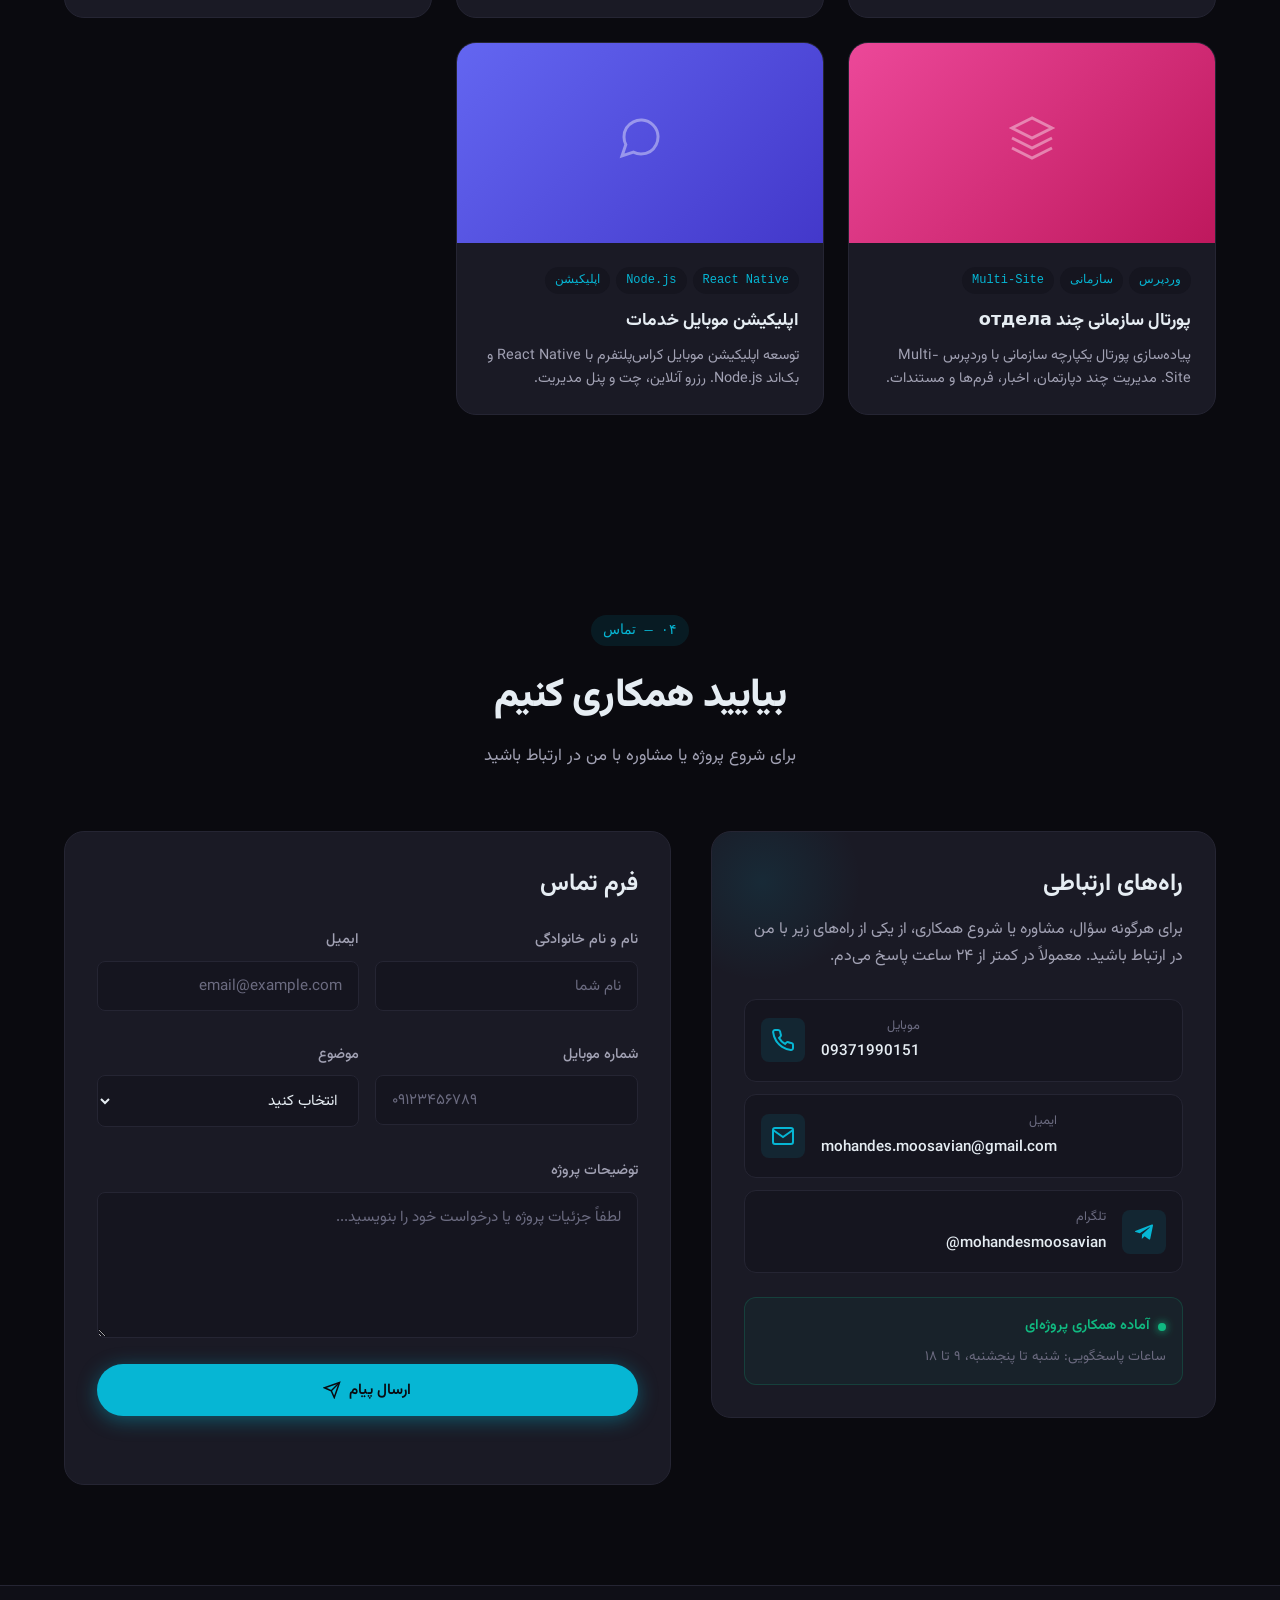
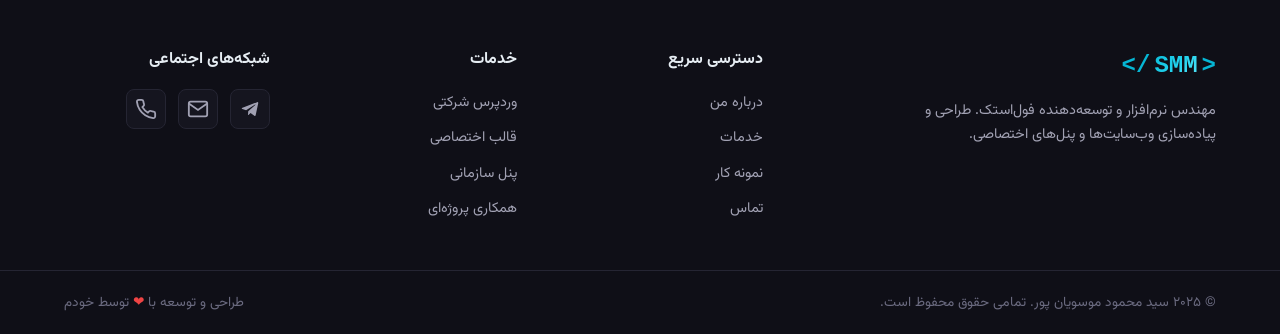
==== commit dc32133d: "SEO optimization + local fonts for performance LOCAL FONTS (no external requests): - Downloaded 6 Va" ====
--- a/index.html
+++ b/index.html
@@ -2,20 +2,139 @@
 <html lang="fa" dir="rtl">
 <head>
     <meta charset="UTF-8">
-    <meta name="viewport" content="width=device-width, initial-scale=1.0">
-    <meta name="description" content="سید محمود موسویان پور - مهندس نرم‌افزار و توسعه‌دهنده فول‌استک. طراحی و پیاده‌سازی وب‌سایت‌های شرکتی، فروشگاهی و قالب‌های اختصاصی وردپرس.">
-    <meta name="keywords" content="برنامه‌نویس فول‌استک, وردپرس شرکتی, قالب اختصاصی, پنل اختصاصی, سید محمود موسویان پور">
+    <meta name="viewport" content="width=device-width, initial-scale=1.0, viewport-fit=cover">
+    <meta name="theme-color" content="#0a0a0f">
+
+    <!-- Primary Meta Tags - SEO Optimized -->
+    <title>سید محمود موسویان پور | برنامه‌نویس فول‌استک و متخصص وردپرس</title>
+    <meta name="title" content="سید محمود موسویان پور | برنامه‌نویس فول‌استک و متخصص وردپرس">
+    <meta name="description" content="سید محمود موسویان پور، مهندس نرم‌افزار و توسعه‌دهنده فول‌استک. خدمات حرفه‌ای طراحی وب‌سایت شرکتی و فروشگاهی، قالب اختصاصی وردپرس، پنل‌های سازمانی و اپلیکیشن‌های وب. آماده همکاری پروژه‌ای با شرکت‌ها و سازمان‌ها.">
+    <meta name="keywords" content="برنامه‌نویس فول‌استک, توسعه‌دهنده وردپرس, قالب اختصاصی وردپرس, طراحی سایت شرکتی, فروشگاه آنلاین, پنل اختصاصی, سید محمود موسویان پور, مهندس نرم‌افزار, React, Laravel, طراحی وب, توسعه وب">
     <meta name="author" content="سید محمود موسویان پور">
-    <meta property="og:title" content="سید محمود موسویان پور | مهندس نرم‌افزار و فول‌استک دولوپر">
-    <meta property="og:description" content="طراحی و پیاده‌سازی وب‌سایت‌های شرکتی، فروشگاهی و قالب‌های اختصاصی وردپرس">
+    <meta name="robots" content="index, follow, max-image-preview:large, max-snippet:-1, max-video-preview:-1">
+    <meta name="googlebot" content="index, follow">
+    <meta name="language" content="Persian">
+    <meta name="revisit-after" content="7 days">
+    <meta name="rating" content="general">
+    <meta name="distribution" content="global">
+    <meta name="category" content="Technology, Web Development">
+
+    <!-- Canonical URL -->
+    <link rel="canonical" href="https://mohandesmoosavian.ir/">
+
+    <!-- Open Graph / Facebook -->
     <meta property="og:type" content="website">
-    <title>سید محمود موسویان پور | مهندس نرم‌افزار</title>
-
-    <link rel="preconnect" href="https://fonts.googleapis.com">
-    <link rel="preconnect" href="https://fonts.gstatic.com" crossorigin>
-    <link href="https://fonts.googleapis.com/css2?family=Vazirmatn:wght@100..900&display=swap" rel="stylesheet">
-
+    <meta property="og:url" content="https://mohandesmoosavian.ir/">
+    <meta property="og:title" content="سید محمود موسویان پور | برنامه‌نویس فول‌استک و متخصص وردپرس">
+    <meta property="og:description" content="مهندس نرم‌افزار و توسعه‌دهنده فول‌استک. خدمات حرفه‌ای طراحی وب‌سایت شرکتی، فروشگاهی، قالب اختصاصی وردپرس و پنل‌های سازمانی.">
+    <meta property="og:image" content="https://mohandesmoosavian.ir/assets/og-image.jpg">
+    <meta property="og:image:alt" content="سید محمود موسویان پور - مهندس نرم‌افزار">
+    <meta property="og:image:width" content="1200">
+    <meta property="og:image:height" content="630">
+    <meta property="og:site_name" content="سید محمود موسویان پور">
+    <meta property="og:locale" content="fa_IR">
+    <meta property="og:updated_time" content="2026-09-26T10:00:00+03:30">
+
+    <!-- Twitter Card -->
+    <meta name="twitter:card" content="summary_large_image">
+    <meta name="twitter:url" content="https://mohandesmoosavian.ir/">
+    <meta name="twitter:title" content="سید محمود موسویان پور | برنامه‌نویس فول‌استک و متخصص وردپرس">
+    <meta name="twitter:description" content="مهندس نرم‌افزار و توسعه‌دهنده فول‌استک. خدمات حرفه‌ای طراحی وب‌سایت شرکتی، فروشگاهی، قالب اختصاصی وردپرس و پنل‌های سازمانی.">
+    <meta name="twitter:image" content="https://mohandesmoosavian.ir/assets/og-image.jpg">
+    <meta name="twitter:image:alt" content="سید محمود موسویان پور - مهندس نرم‌افزار">
+
+    <!-- Favicons -->
+    <link rel="icon" type="image/svg+xml" href="assets/favicon.svg">
+    <link rel="apple-touch-icon" href="assets/apple-touch-icon.png">
+    <link rel="manifest" href="site.webmanifest">
+    <meta name="apple-mobile-web-app-title" content="سید محمود موسویان پور">
+    <meta name="application-name" content="سید محمود موسویان پور">
+    <meta name="msapplication-TileColor" content="#0a0a0f">
+
+    <!-- Preload critical resources for faster load -->
+    <link rel="preload" href="assets/fonts/Vazirmatn-Regular.woff2" as="font" type="font/woff2" crossorigin>
+    <link rel="preload" href="assets/fonts/Vazirmatn-Bold.woff2" as="font" type="font/woff2" crossorigin>
+    <link rel="preload" href="css/style.css" as="style">
+
+    <!-- Stylesheet -->
     <link rel="stylesheet" href="css/style.css">
+
+    <!-- JSON-LD Structured Data - Person Schema for SEO -->
+    <script type="application/ld+json">
+    {
+        "@context": "https://schema.org",
+        "@type": "Person",
+        "@id": "https://mohandesmoosavian.ir/#person",
+        "name": "سید محمود موسویان پور",
+        "alternateName": "Seyed Mahmoud Mousavian Pour",
+        "givenName": "سید محمود",
+        "familyName": "موسویان پور",
+        "jobTitle": "مهندس نرم‌افزار",
+        "description": "مهندس نرم‌افزار و توسعه‌دهنده فول‌استک. متخصص در طراحی وب‌سایت‌های شرکتی، فروشگاهی، قالب‌های اختصاصی وردپرس و پنل‌های سازمانی.",
+        "url": "https://mohandesmoosavian.ir/",
+        "image": "https://mohandesmoosavian.ir/assets/og-image.jpg",
+        "email": "mailto:mohandes.moosavian@gmail.com",
+        "telephone": "+989371990151",
+        "knowsAbout": [
+            "Full Stack Development",
+            "WordPress Development",
+            "PHP",
+            "Laravel",
+            "React",
+            "Node.js",
+            "JavaScript",
+            "Web Development",
+            "Database Design",
+            "UI/UX Design"
+        ],
+        "knowsLanguage": ["fa", "en"],
+        "nationality": "Iranian",
+        "address": {
+            "@type": "PostalAddress",
+            "addressCountry": "IR"
+        },
+        "sameAs": [
+            "https://t.me/mohandesmoosavian",
+            "https://github.com/mahmood-moosavian"
+        ],
+        "worksFor": {
+            "@type": "Organization",
+            "name": "Freelance Developer"
+        },
+        "offers": {
+            "@type": "Offer",
+            "itemOffered": {
+                "@type": "Service",
+                "name": "توسعه وب‌سایت و وردپرس",
+                "description": "طراحی و پیاده‌سازی وب‌سایت‌های شرکتی، فروشگاهی، قالب‌های اختصاصی وردپرس و پنل‌های سازمانی"
+            }
+        }
+    }
+    </script>
+
+    <!-- JSON-LD Website Schema -->
+    <script type="application/ld+json">
+    {
+        "@context": "https://schema.org",
+        "@type": "WebSite",
+        "@id": "https://mohandesmoosavian.ir/#website",
+        "url": "https://mohandesmoosavian.ir/",
+        "name": "سید محمود موسویان پور | مهندس نرم‌افزار",
+        "description": "وب‌سایت شخصی سید محمود موسویان پور - مهندس نرم‌افزار و توسعه‌دهنده فول‌استک",
+        "inLanguage": "fa-IR",
+        "publisher": {
+            "@id": "https://mohandesmoosavian.ir/#person"
+        },
+        "potentialAction": {
+            "@type": "SearchAction",
+            "target": {
+                "@type": "EntryPoint",
+                "urlTemplate": "https://mohandesmoosavian.ir/?s={search_term_string}"
+            },
+            "query-input": "required name=search_term_string"
+        }
+    }
+    </script>
 </head>
 <body>
     <!-- Animated Background Orbs -->
--- a/css/style.css
+++ b/css/style.css
@@ -2,6 +2,55 @@
    سید محمود موسویان پور - Personal Website
    Dark Professional Theme with Cyan Accent
    ============================================ */
+
+/* Local Font Face - Vazirmatn (no external requests for faster load) */
+@font-face {
+    font-family: 'Vazirmatn';
+    src: url('../assets/fonts/Vazirmatn-Light.woff2') format('woff2');
+    font-weight: 300;
+    font-style: normal;
+    font-display: swap;
+}
+
+@font-face {
+    font-family: 'Vazirmatn';
+    src: url('../assets/fonts/Vazirmatn-Regular.woff2') format('woff2');
+    font-weight: 400;
+    font-style: normal;
+    font-display: swap;
+}
+
+@font-face {
+    font-family: 'Vazirmatn';
+    src: url('../assets/fonts/Vazirmatn-Medium.woff2') format('woff2');
+    font-weight: 500;
+    font-style: normal;
+    font-display: swap;
+}
+
+@font-face {
+    font-family: 'Vazirmatn';
+    src: url('../assets/fonts/Vazirmatn-SemiBold.woff2') format('woff2');
+    font-weight: 600;
+    font-style: normal;
+    font-display: swap;
+}
+
+@font-face {
+    font-family: 'Vazirmatn';
+    src: url('../assets/fonts/Vazirmatn-Bold.woff2') format('woff2');
+    font-weight: 700;
+    font-style: normal;
+    font-display: swap;
+}
+
+@font-face {
+    font-family: 'Vazirmatn';
+    src: url('../assets/fonts/Vazirmatn-ExtraBold.woff2') format('woff2');
+    font-weight: 800;
+    font-style: normal;
+    font-display: swap;
+}
 
 /* CSS Variables / Theme Tokens */
 :root {
--- a/css/style.css
+++ b/css/style.css
@@ -2,6 +2,55 @@
    سید محمود موسویان پور - Personal Website
    Dark Professional Theme with Cyan Accent
    ============================================ */
+
+/* Local Font Face - Vazirmatn (no external requests for faster load) */
+@font-face {
+    font-family: 'Vazirmatn';
+    src: url('../assets/fonts/Vazirmatn-Light.woff2') format('woff2');
+    font-weight: 300;
+    font-style: normal;
+    font-display: swap;
+}
+
+@font-face {
+    font-family: 'Vazirmatn';
+    src: url('../assets/fonts/Vazirmatn-Regular.woff2') format('woff2');
+    font-weight: 400;
+    font-style: normal;
+    font-display: swap;
+}
+
+@font-face {
+    font-family: 'Vazirmatn';
+    src: url('../assets/fonts/Vazirmatn-Medium.woff2') format('woff2');
+    font-weight: 500;
+    font-style: normal;
+    font-display: swap;
+}
+
+@font-face {
+    font-family: 'Vazirmatn';
+    src: url('../assets/fonts/Vazirmatn-SemiBold.woff2') format('woff2');
+    font-weight: 600;
+    font-style: normal;
+    font-display: swap;
+}
+
+@font-face {
+    font-family: 'Vazirmatn';
+    src: url('../assets/fonts/Vazirmatn-Bold.woff2') format('woff2');
+    font-weight: 700;
+    font-style: normal;
+    font-display: swap;
+}
+
+@font-face {
+    font-family: 'Vazirmatn';
+    src: url('../assets/fonts/Vazirmatn-ExtraBold.woff2') format('woff2');
+    font-weight: 800;
+    font-style: normal;
+    font-display: swap;
+}
 
 /* CSS Variables / Theme Tokens */
 :root {
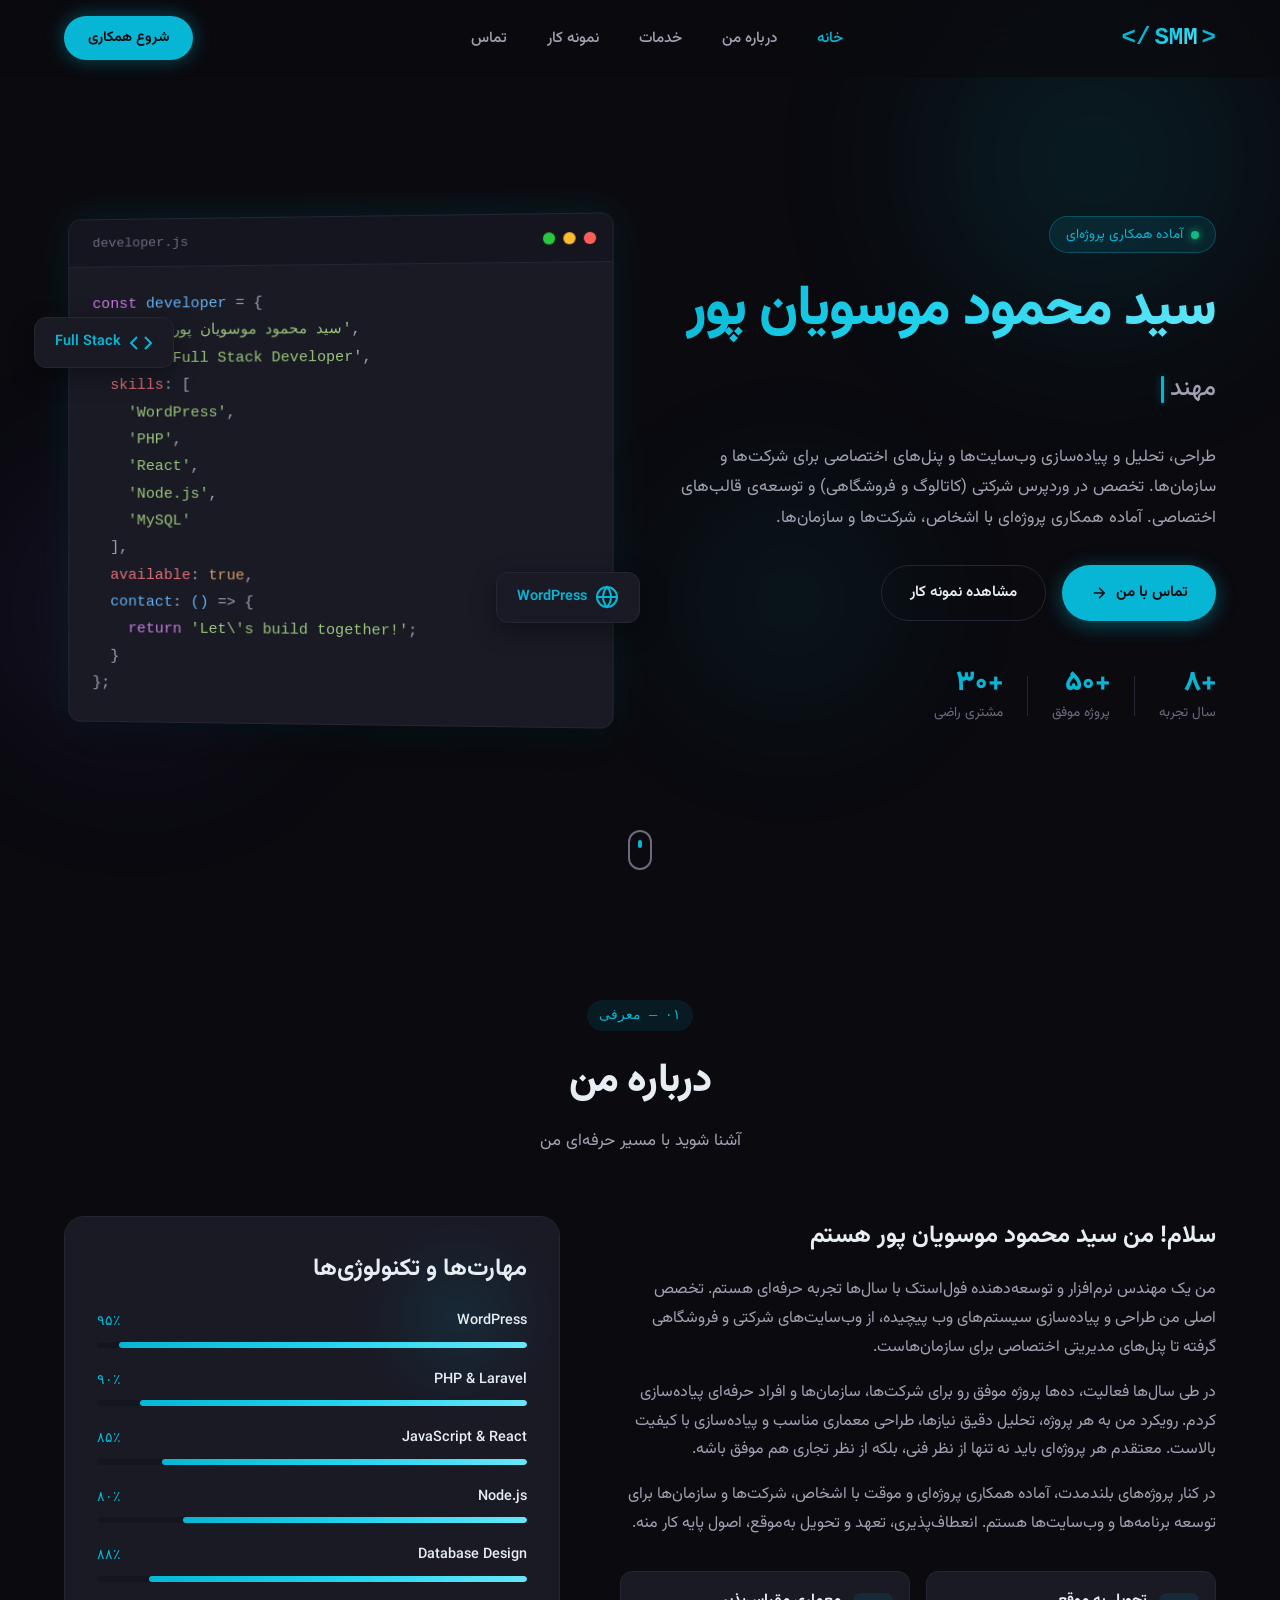
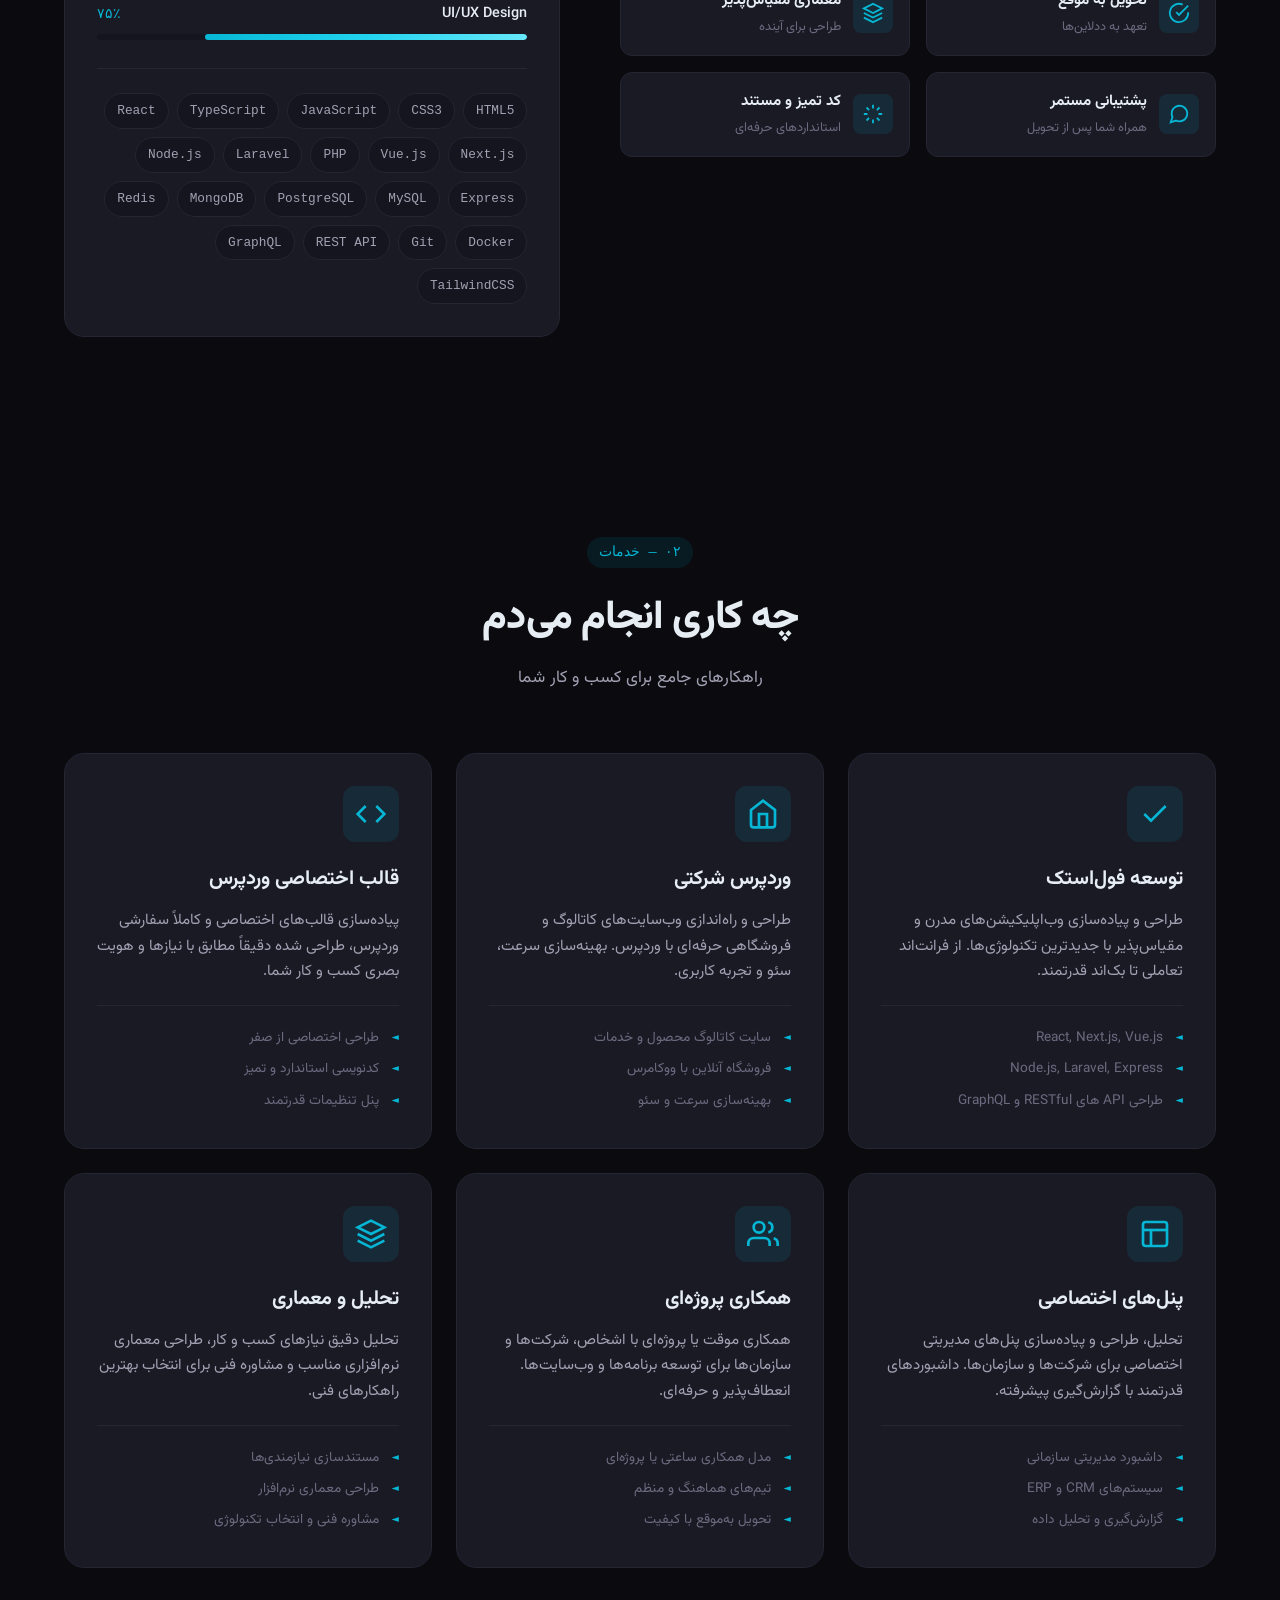
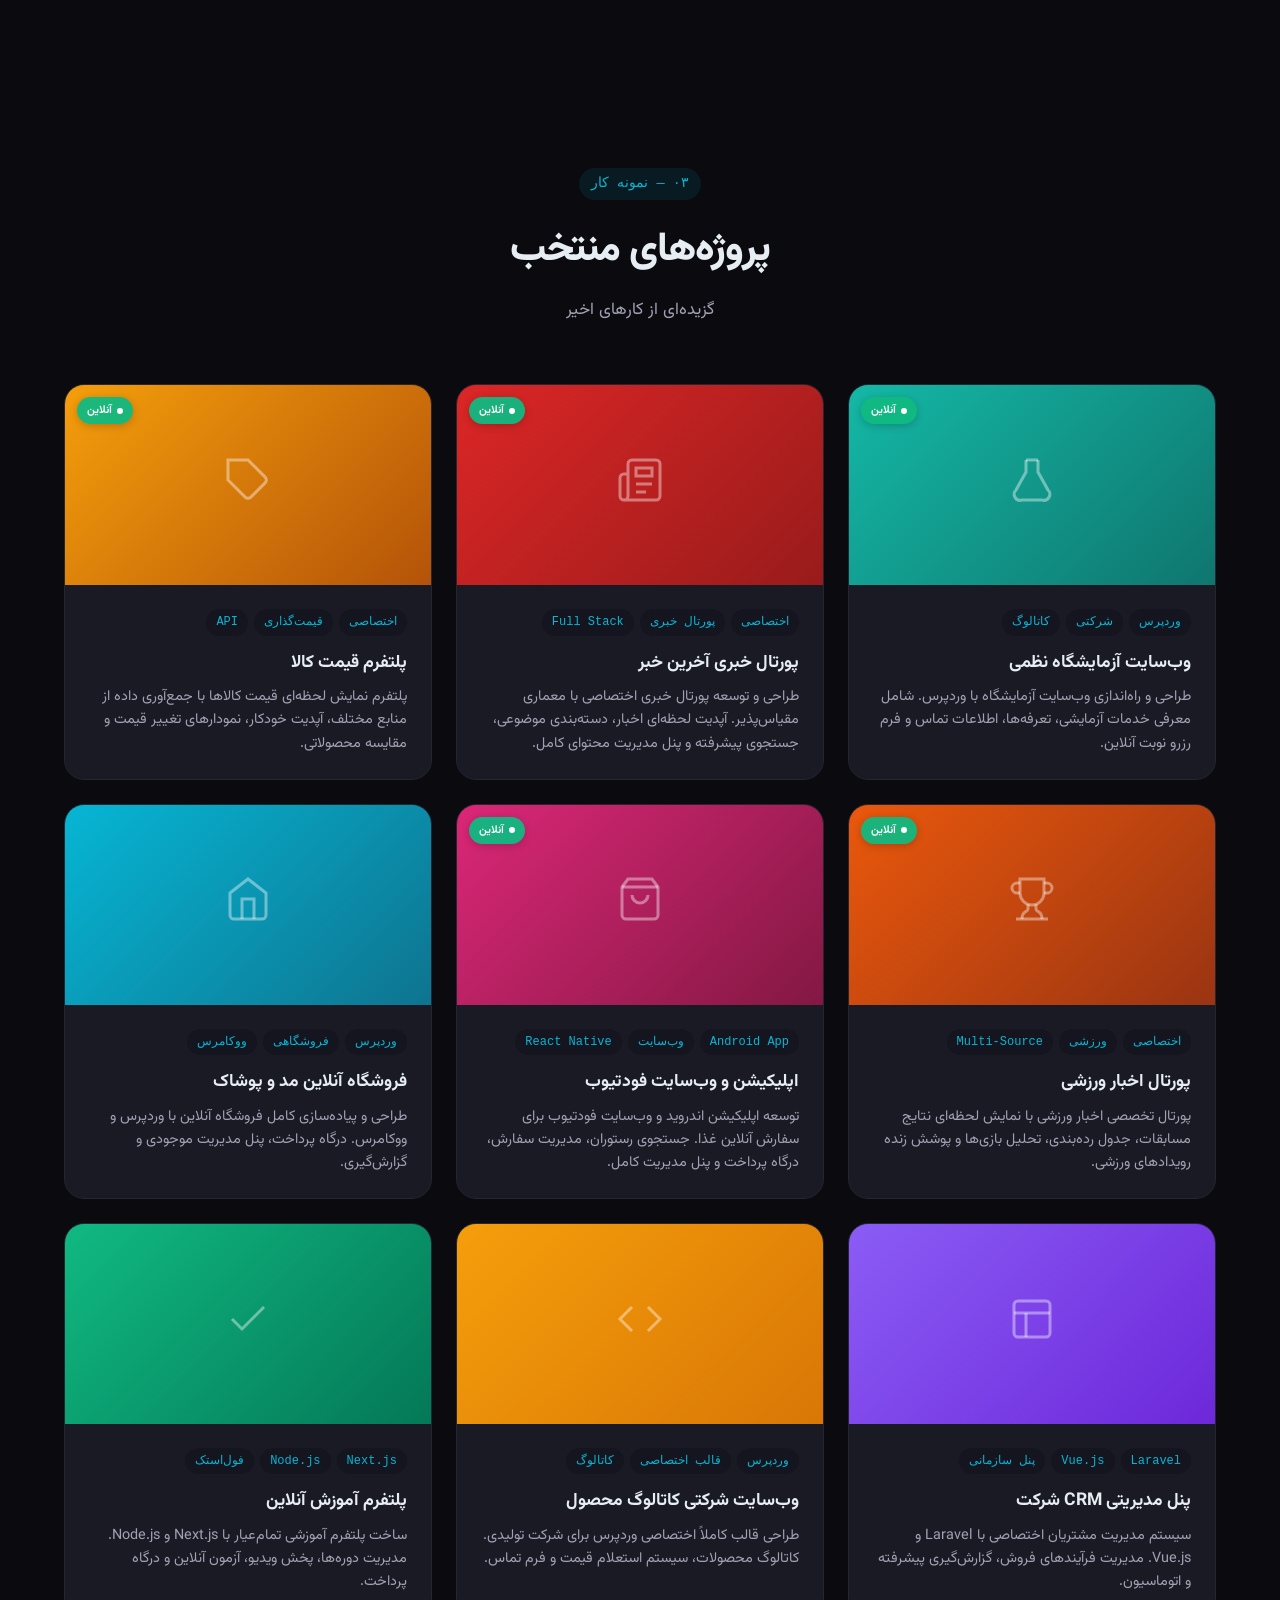
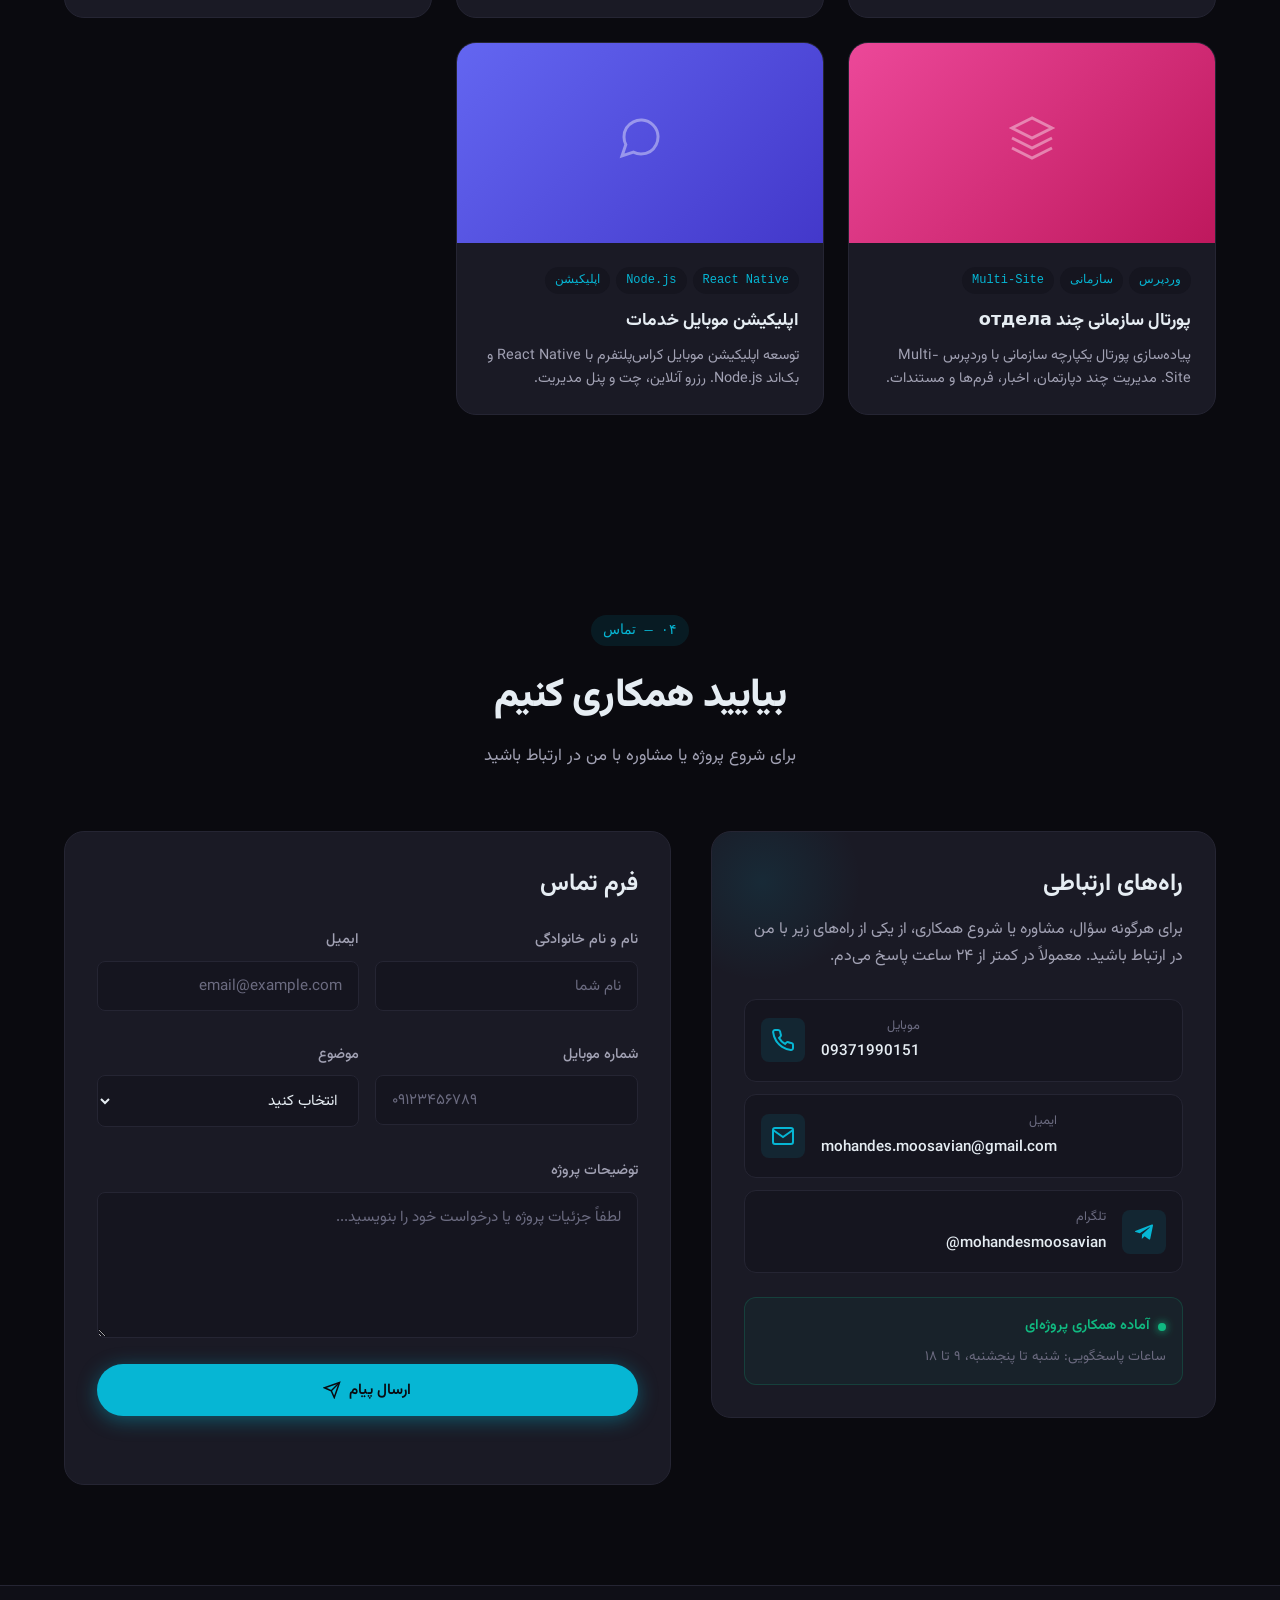
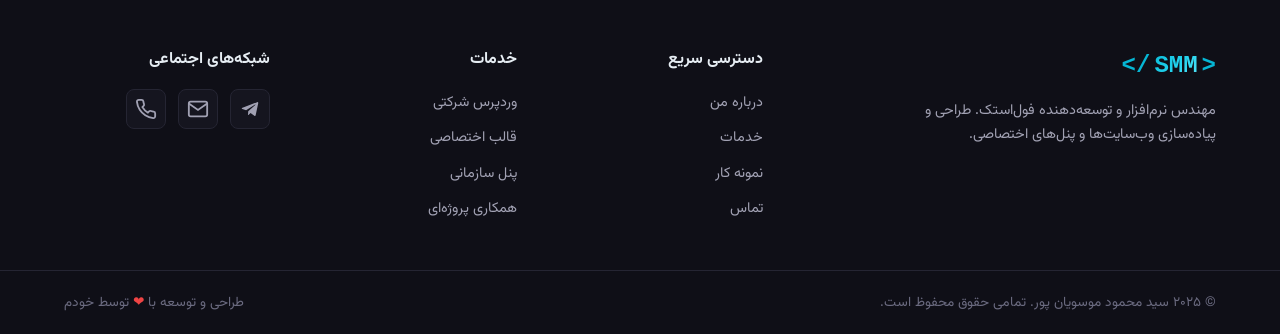
==== commit b05ca523: "Fix structured data + simplify sitemap JSON-LD Improvements: - Use @graph for multiple schemas (best" ====
--- a/index.html
+++ b/index.html
@@ -59,80 +59,165 @@
     <!-- Stylesheet -->
     <link rel="stylesheet" href="css/style.css">
 
-    <!-- JSON-LD Structured Data - Person Schema for SEO -->
+    <!-- JSON-LD Structured Data - Using @graph for multiple schemas -->
     <script type="application/ld+json">
     {
         "@context": "https://schema.org",
-        "@type": "Person",
-        "@id": "https://mohandesmoosavian.ir/#person",
-        "name": "سید محمود موسویان پور",
-        "alternateName": "Seyed Mahmoud Mousavian Pour",
-        "givenName": "سید محمود",
-        "familyName": "موسویان پور",
-        "jobTitle": "مهندس نرم‌افزار",
-        "description": "مهندس نرم‌افزار و توسعه‌دهنده فول‌استک. متخصص در طراحی وب‌سایت‌های شرکتی، فروشگاهی، قالب‌های اختصاصی وردپرس و پنل‌های سازمانی.",
-        "url": "https://mohandesmoosavian.ir/",
-        "image": "https://mohandesmoosavian.ir/assets/og-image.jpg",
-        "email": "mailto:mohandes.moosavian@gmail.com",
-        "telephone": "+989371990151",
-        "knowsAbout": [
-            "Full Stack Development",
-            "WordPress Development",
-            "PHP",
-            "Laravel",
-            "React",
-            "Node.js",
-            "JavaScript",
-            "Web Development",
-            "Database Design",
-            "UI/UX Design"
-        ],
-        "knowsLanguage": ["fa", "en"],
-        "nationality": "Iranian",
-        "address": {
-            "@type": "PostalAddress",
-            "addressCountry": "IR"
-        },
-        "sameAs": [
-            "https://t.me/mohandesmoosavian",
-            "https://github.com/mahmood-moosavian"
-        ],
-        "worksFor": {
-            "@type": "Organization",
-            "name": "Freelance Developer"
-        },
-        "offers": {
-            "@type": "Offer",
-            "itemOffered": {
-                "@type": "Service",
-                "name": "توسعه وب‌سایت و وردپرس",
-                "description": "طراحی و پیاده‌سازی وب‌سایت‌های شرکتی، فروشگاهی، قالب‌های اختصاصی وردپرس و پنل‌های سازمانی"
+        "@graph": [
+            {
+                "@type": "Person",
+                "@id": "https://mohandesmoosavian.ir/#person",
+                "name": "سید محمود موسویان پور",
+                "alternateName": "Seyed Mahmoud Mousavian Pour",
+                "givenName": "سید محمود",
+                "familyName": "موسویان پور",
+                "jobTitle": "مهندس نرم‌افزار و توسعه‌دهنده فول‌استک",
+                "description": "مهندس نرم‌افزار و توسعه‌دهنده فول‌استک. متخصص در طراحی وب‌سایت‌های شرکتی، فروشگاهی، قالب‌های اختصاصی وردپرس و پنل‌های سازمانی.",
+                "url": "https://mohandesmoosavian.ir/",
+                "image": "https://mohandesmoosavian.ir/assets/og-image.svg",
+                "email": "mohandes.moosavian@gmail.com",
+                "telephone": "+989371990151",
+                "knowsAbout": [
+                    "Full Stack Development",
+                    "WordPress Development",
+                    "PHP",
+                    "Laravel",
+                    "React",
+                    "Node.js",
+                    "JavaScript",
+                    "Web Development",
+                    "Database Design",
+                    "UI/UX Design"
+                ],
+                "knowsLanguage": ["fa", "en"],
+                "nationality": "Iranian",
+                "address": {
+                    "@type": "PostalAddress",
+                    "addressCountry": "IR"
+                },
+                "sameAs": [
+                    "https://t.me/mohandesmoosavian",
+                    "https://github.com/mahmood-moosavian"
+                ]
+            },
+            {
+                "@type": "WebSite",
+                "@id": "https://mohandesmoosavian.ir/#website",
+                "url": "https://mohandesmoosavian.ir/",
+                "name": "سید محمود موسویان پور | مهندس نرم‌افزار",
+                "description": "وب‌سایت شخصی سید محمود موسویان پور - مهندس نرم‌افزار و توسعه‌دهنده فول‌استک",
+                "inLanguage": "fa-IR",
+                "publisher": {
+                    "@id": "https://mohandesmoosavian.ir/#person"
+                },
+                "potentialAction": {
+                    "@type": "SearchAction",
+                    "target": {
+                        "@type": "EntryPoint",
+                        "urlTemplate": "https://mohandesmoosavian.ir/?s={search_term_string}"
+                    },
+                    "query-input": "required name=search_term_string"
+                }
+            },
+            {
+                "@type": "ProfessionalService",
+                "@id": "https://mohandesmoosavian.ir/#service",
+                "name": "خدمات توسعه وب‌سایت و وردپرس - سید محمود موسویان پور",
+                "description": "طراحی و پیاده‌سازی وب‌سایت‌های شرکتی، فروشگاهی، قالب‌های اختصاصی وردپرس و پنل‌های سازمانی. همکاری پروژه‌ای با شرکت‌ها و سازمان‌ها.",
+                "url": "https://mohandesmoosavian.ir/",
+                "image": "https://mohandesmoosavian.ir/assets/og-image.svg",
+                "priceRange": "$$",
+                "areaServed": {
+                    "@type": "Country",
+                    "name": "Iran"
+                },
+                "serviceType": "Web Development, WordPress Development, Custom Web Application Development",
+                "provider": {
+                    "@id": "https://mohandesmoosavian.ir/#person"
+                },
+                "hasOfferCatalog": {
+                    "@type": "OfferCatalog",
+                    "name": "خدمات حرفه‌ای توسعه وب",
+                    "itemListElement": [
+                        {
+                            "@type": "Offer",
+                            "itemOffered": {
+                                "@type": "Service",
+                                "name": "توسعه فول‌استک",
+                                "description": "طراحی و پیاده‌سازی وب‌اپلیکیشن‌های مدرن و مقیاس‌پذیر با React، Node.js و Laravel"
+                            }
+                        },
+                        {
+                            "@type": "Offer",
+                            "itemOffered": {
+                                "@type": "Service",
+                                "name": "وردپرس شرکتی",
+                                "description": "طراحی سایت کاتالوگ و فروشگاهی حرفه‌ای با وردپرس و ووکامرس"
+                            }
+                        },
+                        {
+                            "@type": "Offer",
+                            "itemOffered": {
+                                "@type": "Service",
+                                "name": "قالب اختصاصی وردپرس",
+                                "description": "پیاده‌سازی قالب‌های اختصاصی و کاملاً سفارشی وردپرس"
+                            }
+                        },
+                        {
+                            "@type": "Offer",
+                            "itemOffered": {
+                                "@type": "Service",
+                                "name": "پنل‌های اختصاصی سازمانی",
+                                "description": "تحلیل، طراحی و پیاده‌سازی پنل‌های مدیریتی اختصاصی برای شرکت‌ها و سازمان‌ها"
+                            }
+                        }
+                    ]
+                },
+                "contactPoint": {
+                    "@type": "ContactPoint",
+                    "telephone": "+989371990151",
+                    "email": "mohandes.moosavian@gmail.com",
+                    "contactType": "customer service",
+                    "availableLanguage": ["Persian", "English"]
+                }
+            },
+            {
+                "@type": "BreadcrumbList",
+                "@id": "https://mohandesmoosavian.ir/#breadcrumb",
+                "itemListElement": [
+                    {
+                        "@type": "ListItem",
+                        "position": 1,
+                        "name": "خانه",
+                        "item": "https://mohandesmoosavian.ir/"
+                    },
+                    {
+                        "@type": "ListItem",
+                        "position": 2,
+                        "name": "درباره من",
+                        "item": "https://mohandesmoosavian.ir/#about"
+                    },
+                    {
+                        "@type": "ListItem",
+                        "position": 3,
+                        "name": "خدمات",
+                        "item": "https://mohandesmoosavian.ir/#services"
+                    },
+                    {
+                        "@type": "ListItem",
+                        "position": 4,
+                        "name": "نمونه کار",
+                        "item": "https://mohandesmoosavian.ir/#portfolio"
+                    },
+                    {
+                        "@type": "ListItem",
+                        "position": 5,
+                        "name": "تماس",
+                        "item": "https://mohandesmoosavian.ir/#contact"
+                    }
+                ]
             }
-        }
-    }
-    </script>
-
-    <!-- JSON-LD Website Schema -->
-    <script type="application/ld+json">
-    {
-        "@context": "https://schema.org",
-        "@type": "WebSite",
-        "@id": "https://mohandesmoosavian.ir/#website",
-        "url": "https://mohandesmoosavian.ir/",
-        "name": "سید محمود موسویان پور | مهندس نرم‌افزار",
-        "description": "وب‌سایت شخصی سید محمود موسویان پور - مهندس نرم‌افزار و توسعه‌دهنده فول‌استک",
-        "inLanguage": "fa-IR",
-        "publisher": {
-            "@id": "https://mohandesmoosavian.ir/#person"
-        },
-        "potentialAction": {
-            "@type": "SearchAction",
-            "target": {
-                "@type": "EntryPoint",
-                "urlTemplate": "https://mohandesmoosavian.ir/?s={search_term_string}"
-            },
-            "query-input": "required name=search_term_string"
-        }
+        ]
     }
     </script>
 </head>
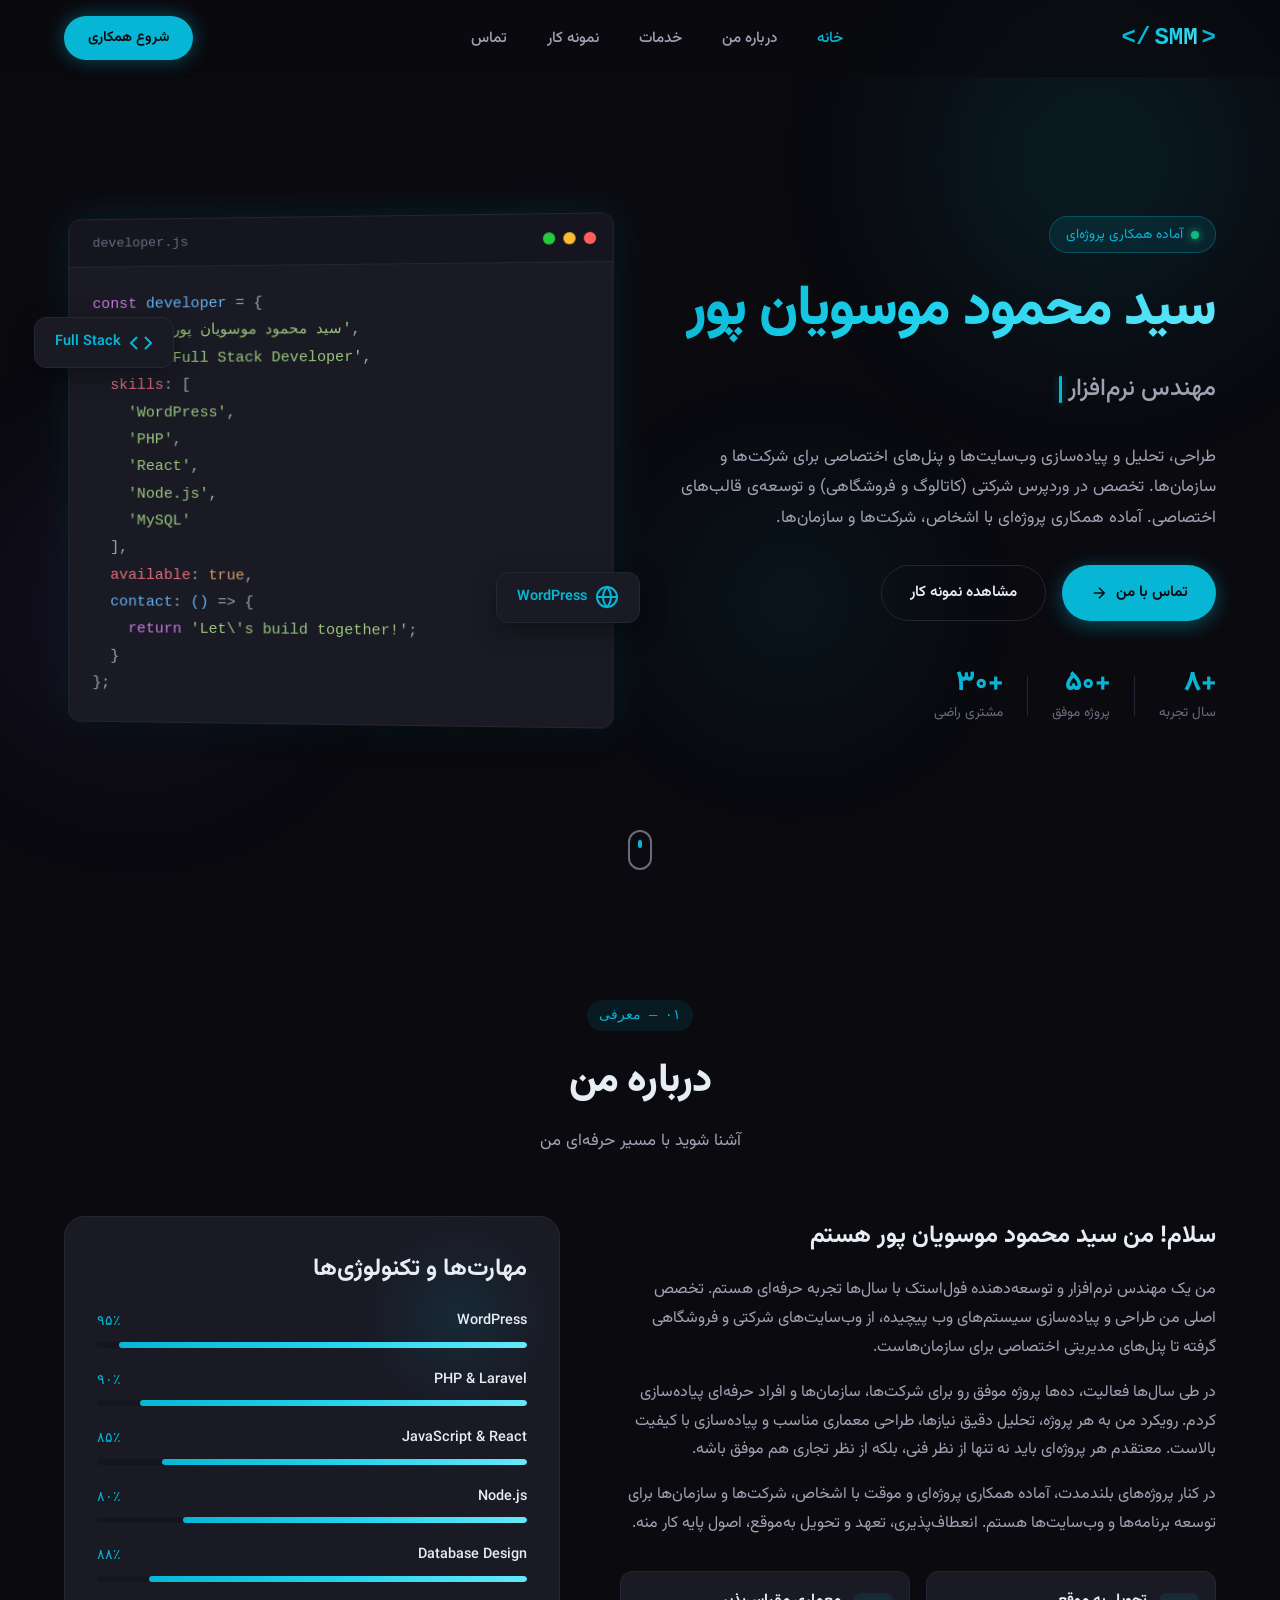
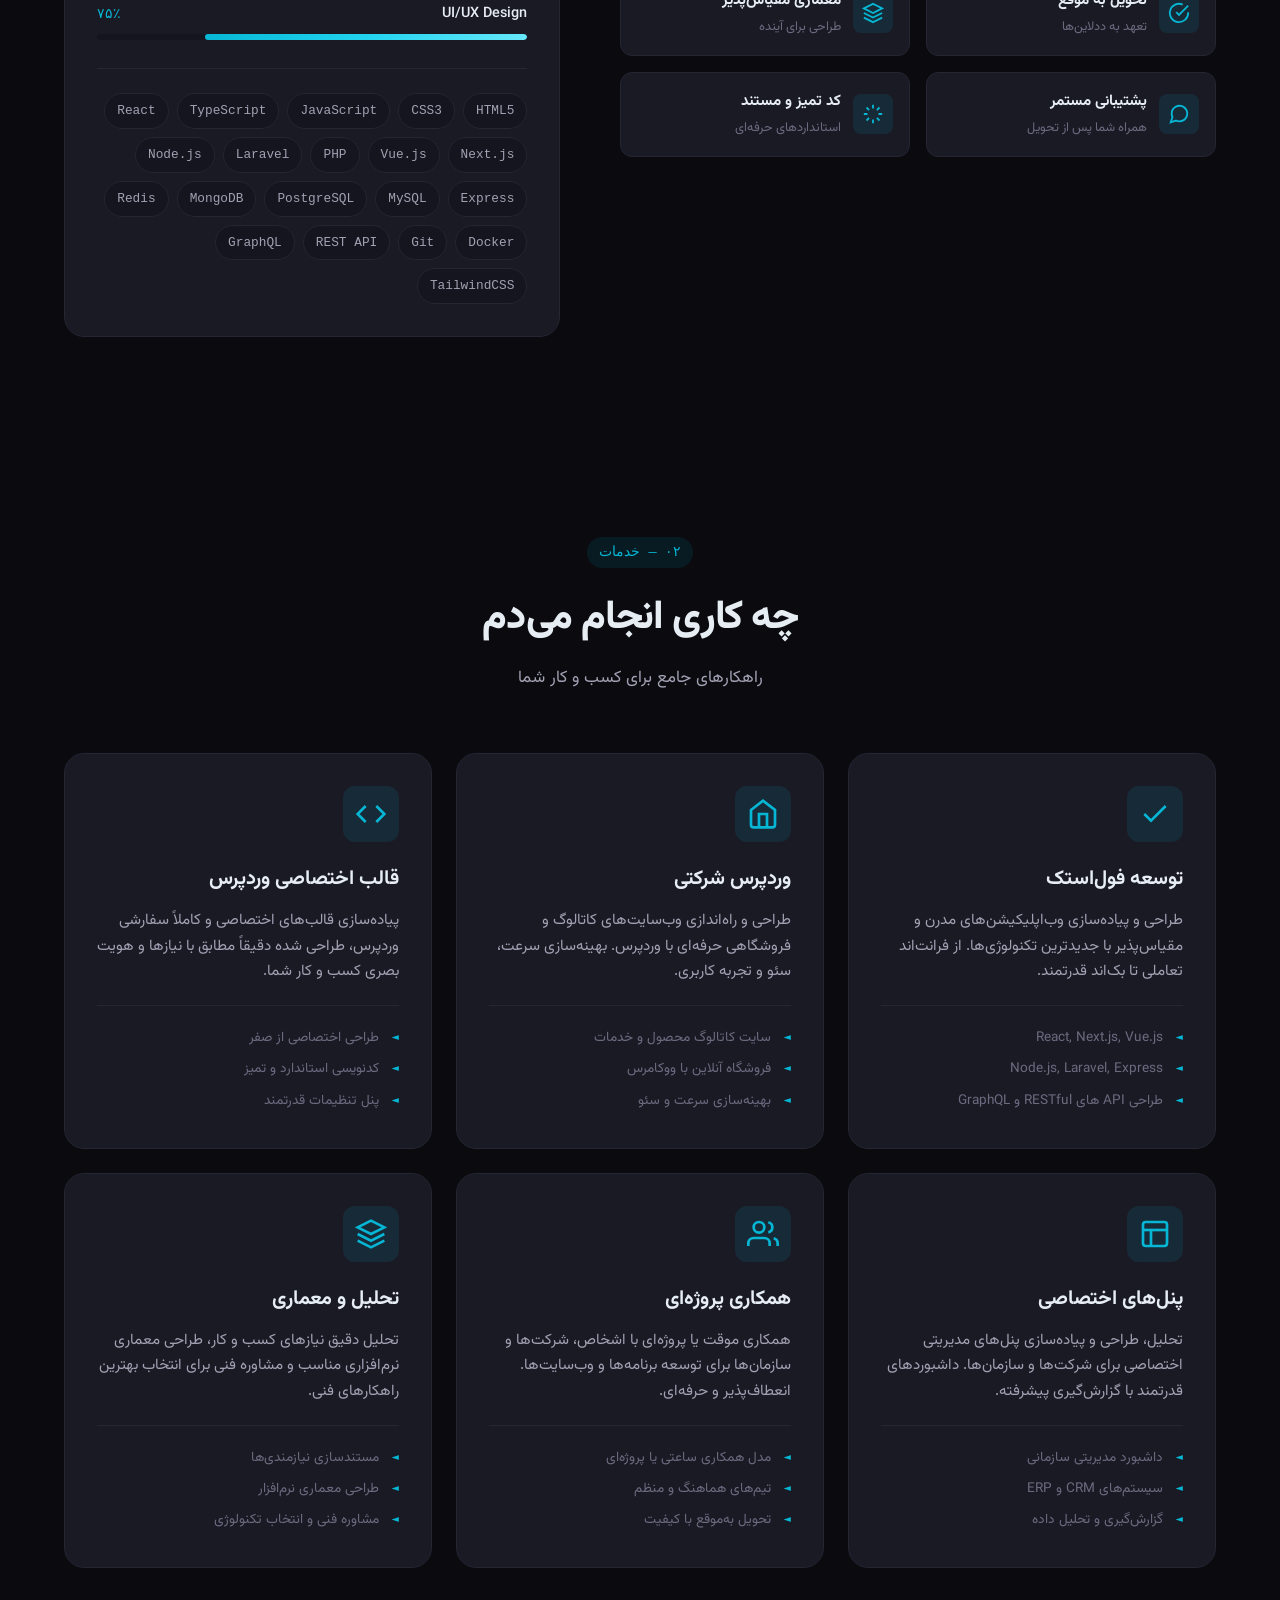
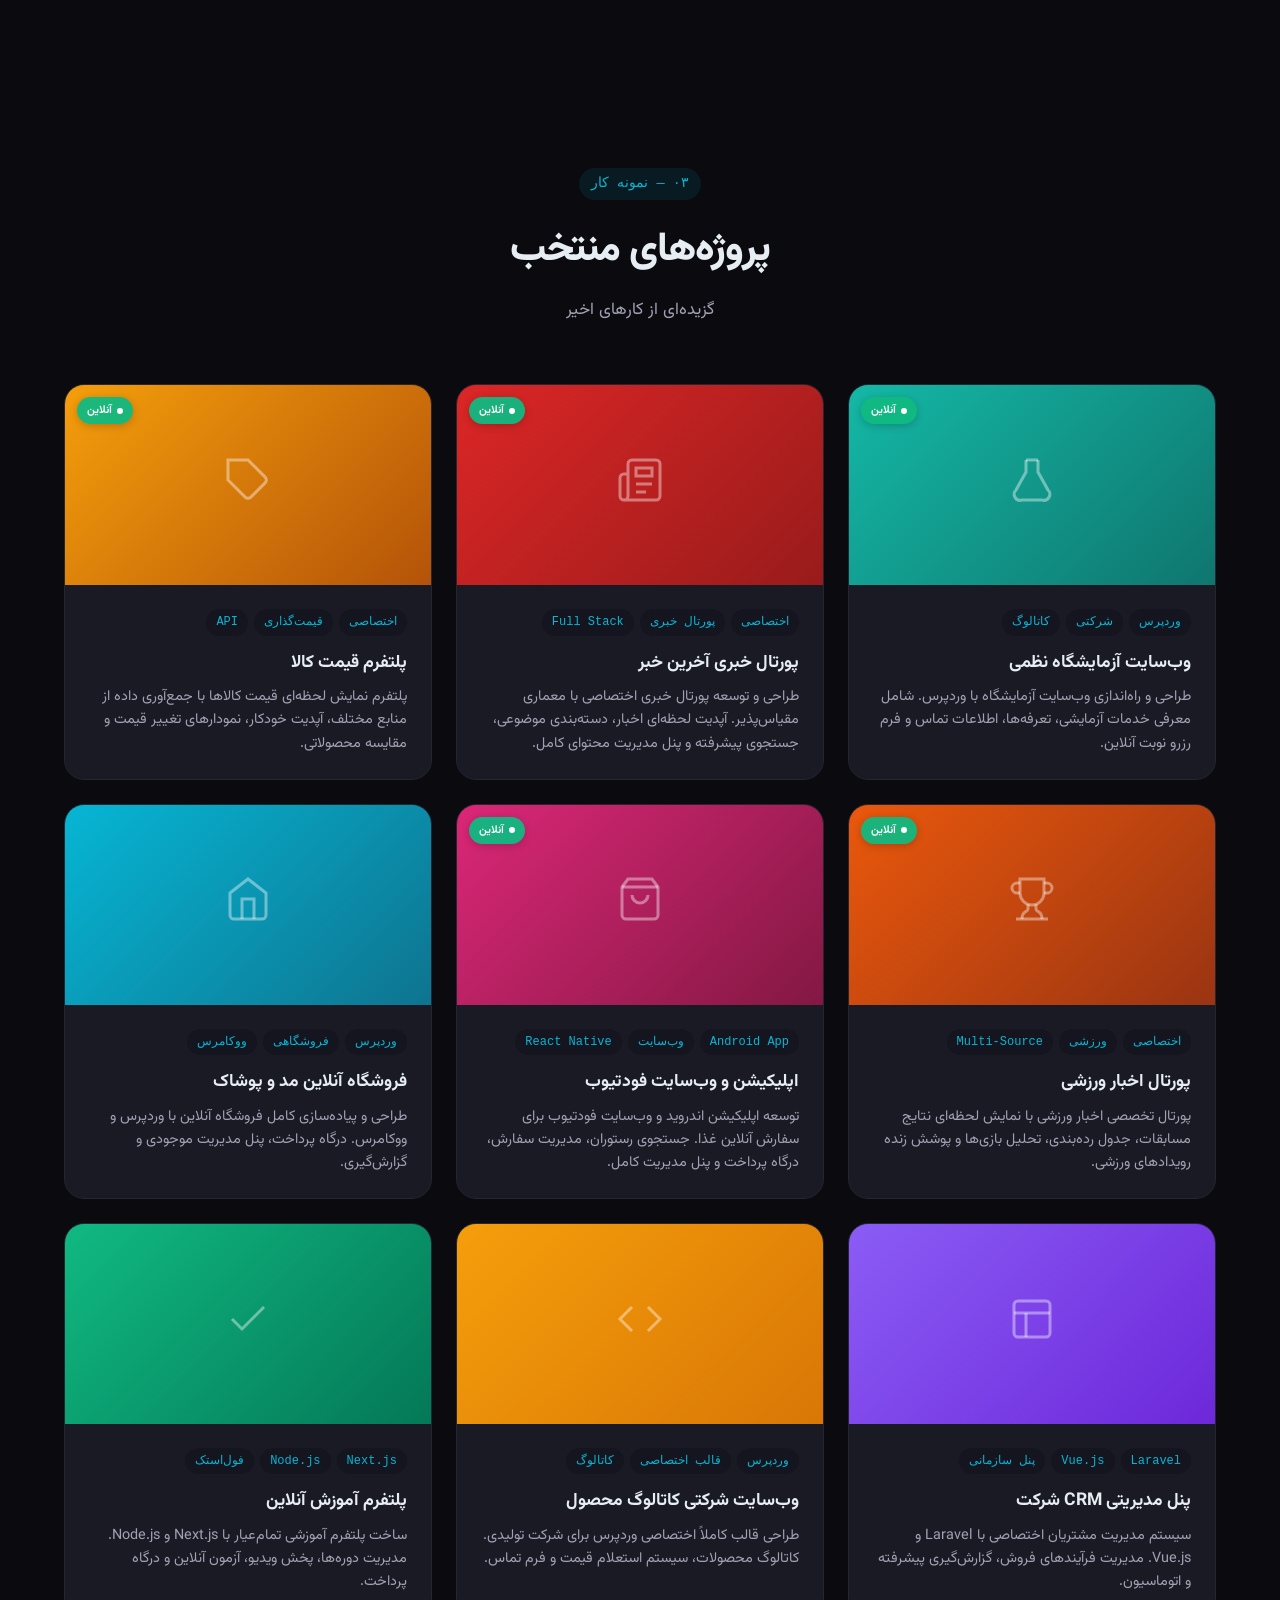
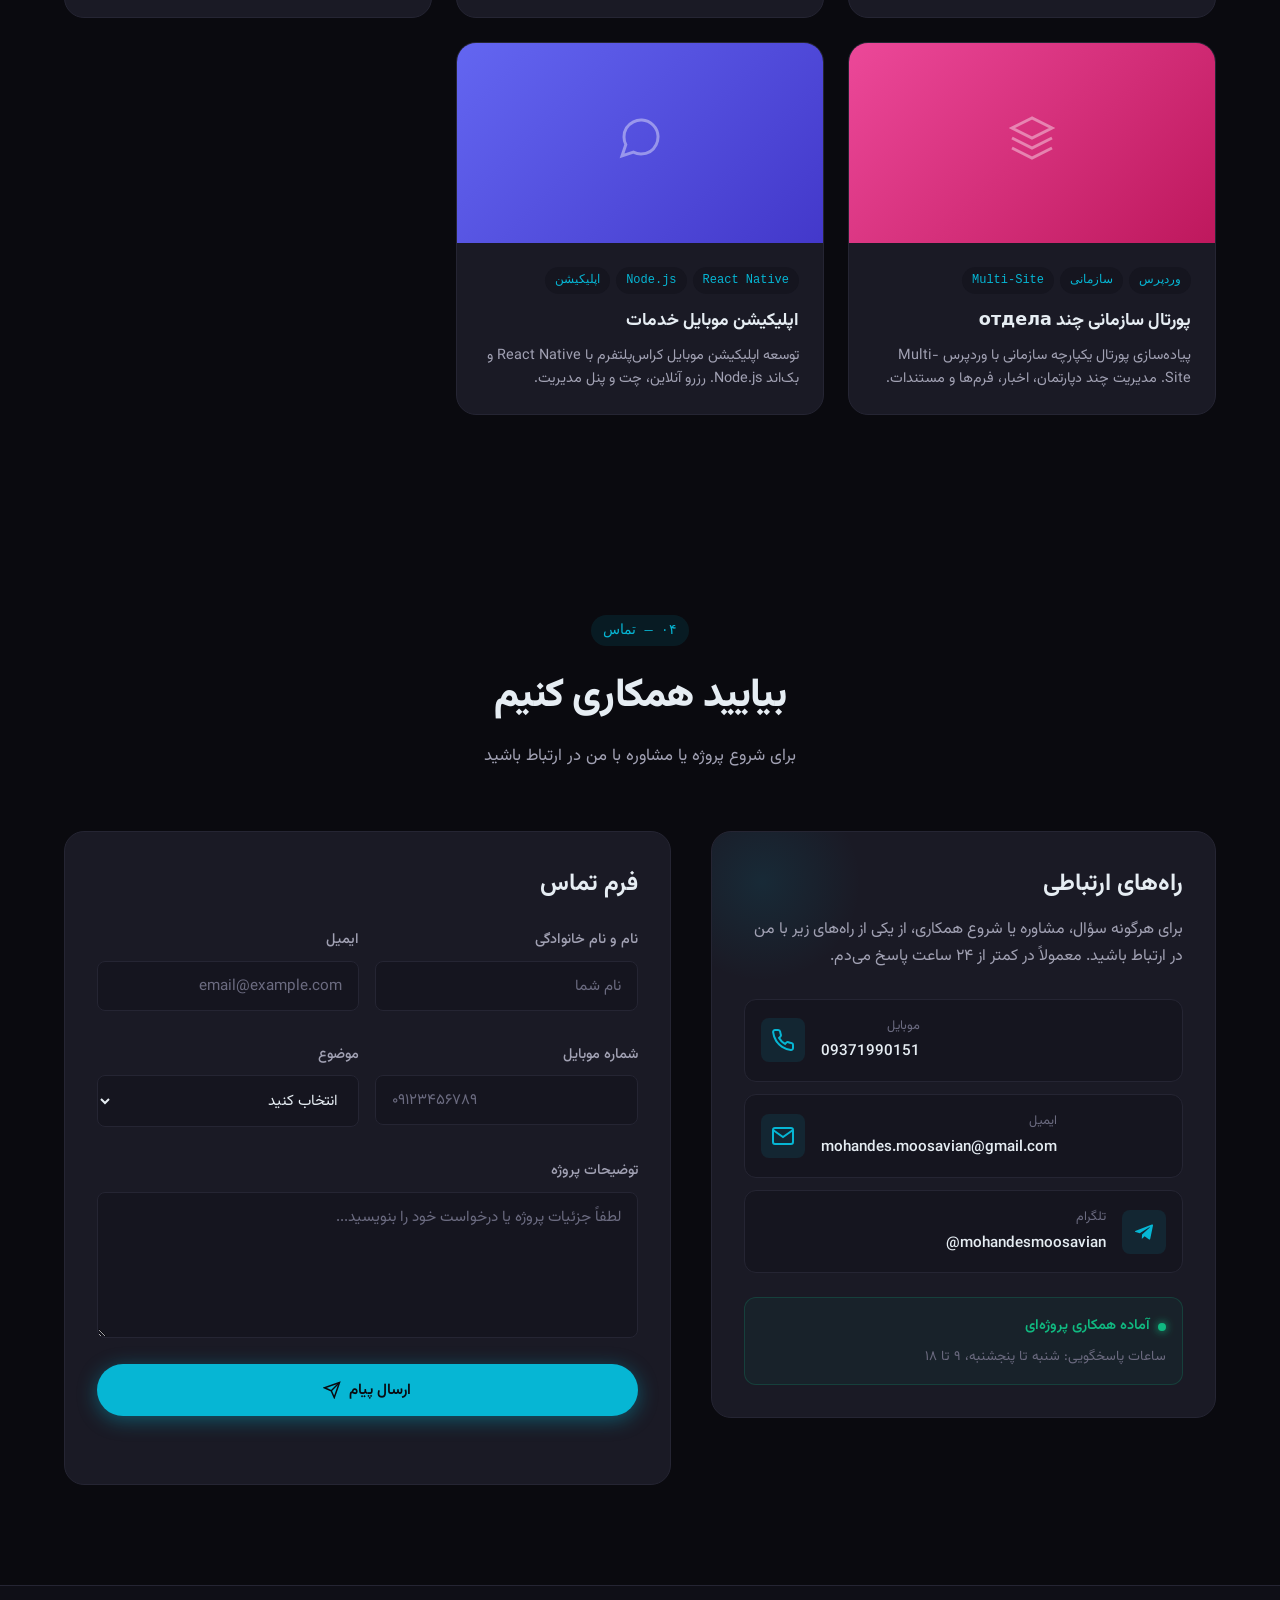
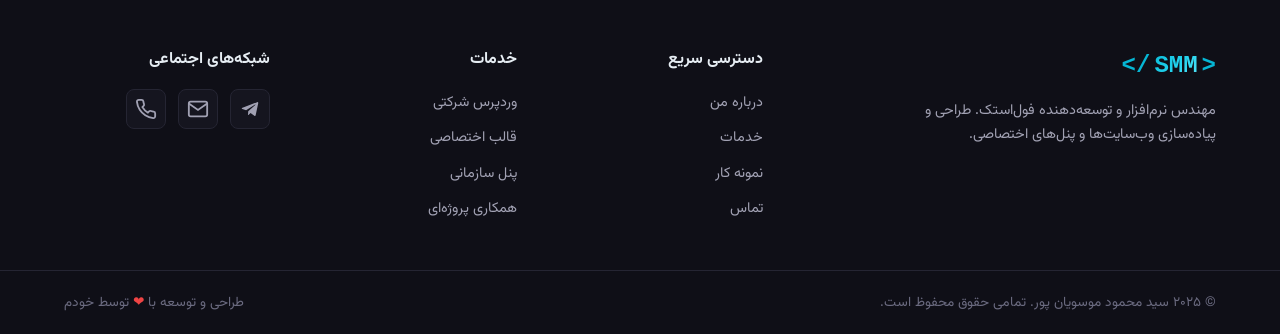
==== commit 3f791c85: "Fix og:image and twitter:image path: .jpg → .svg Both meta tags were pointing to non-existent .jpg f" ====
--- a/index.html
+++ b/index.html
@@ -27,7 +27,7 @@
     <meta property="og:url" content="https://mohandesmoosavian.ir/">
     <meta property="og:title" content="سید محمود موسویان پور | برنامه‌نویس فول‌استک و متخصص وردپرس">
     <meta property="og:description" content="مهندس نرم‌افزار و توسعه‌دهنده فول‌استک. خدمات حرفه‌ای طراحی وب‌سایت شرکتی، فروشگاهی، قالب اختصاصی وردپرس و پنل‌های سازمانی.">
-    <meta property="og:image" content="https://mohandesmoosavian.ir/assets/og-image.jpg">
+    <meta property="og:image" content="https://mohandesmoosavian.ir/assets/og-image.svg">
     <meta property="og:image:alt" content="سید محمود موسویان پور - مهندس نرم‌افزار">
     <meta property="og:image:width" content="1200">
     <meta property="og:image:height" content="630">
@@ -40,7 +40,7 @@
     <meta name="twitter:url" content="https://mohandesmoosavian.ir/">
     <meta name="twitter:title" content="سید محمود موسویان پور | برنامه‌نویس فول‌استک و متخصص وردپرس">
     <meta name="twitter:description" content="مهندس نرم‌افزار و توسعه‌دهنده فول‌استک. خدمات حرفه‌ای طراحی وب‌سایت شرکتی، فروشگاهی، قالب اختصاصی وردپرس و پنل‌های سازمانی.">
-    <meta name="twitter:image" content="https://mohandesmoosavian.ir/assets/og-image.jpg">
+    <meta name="twitter:image" content="https://mohandesmoosavian.ir/assets/og-image.svg">
     <meta name="twitter:image:alt" content="سید محمود موسویان پور - مهندس نرم‌افزار">
 
     <!-- Favicons -->
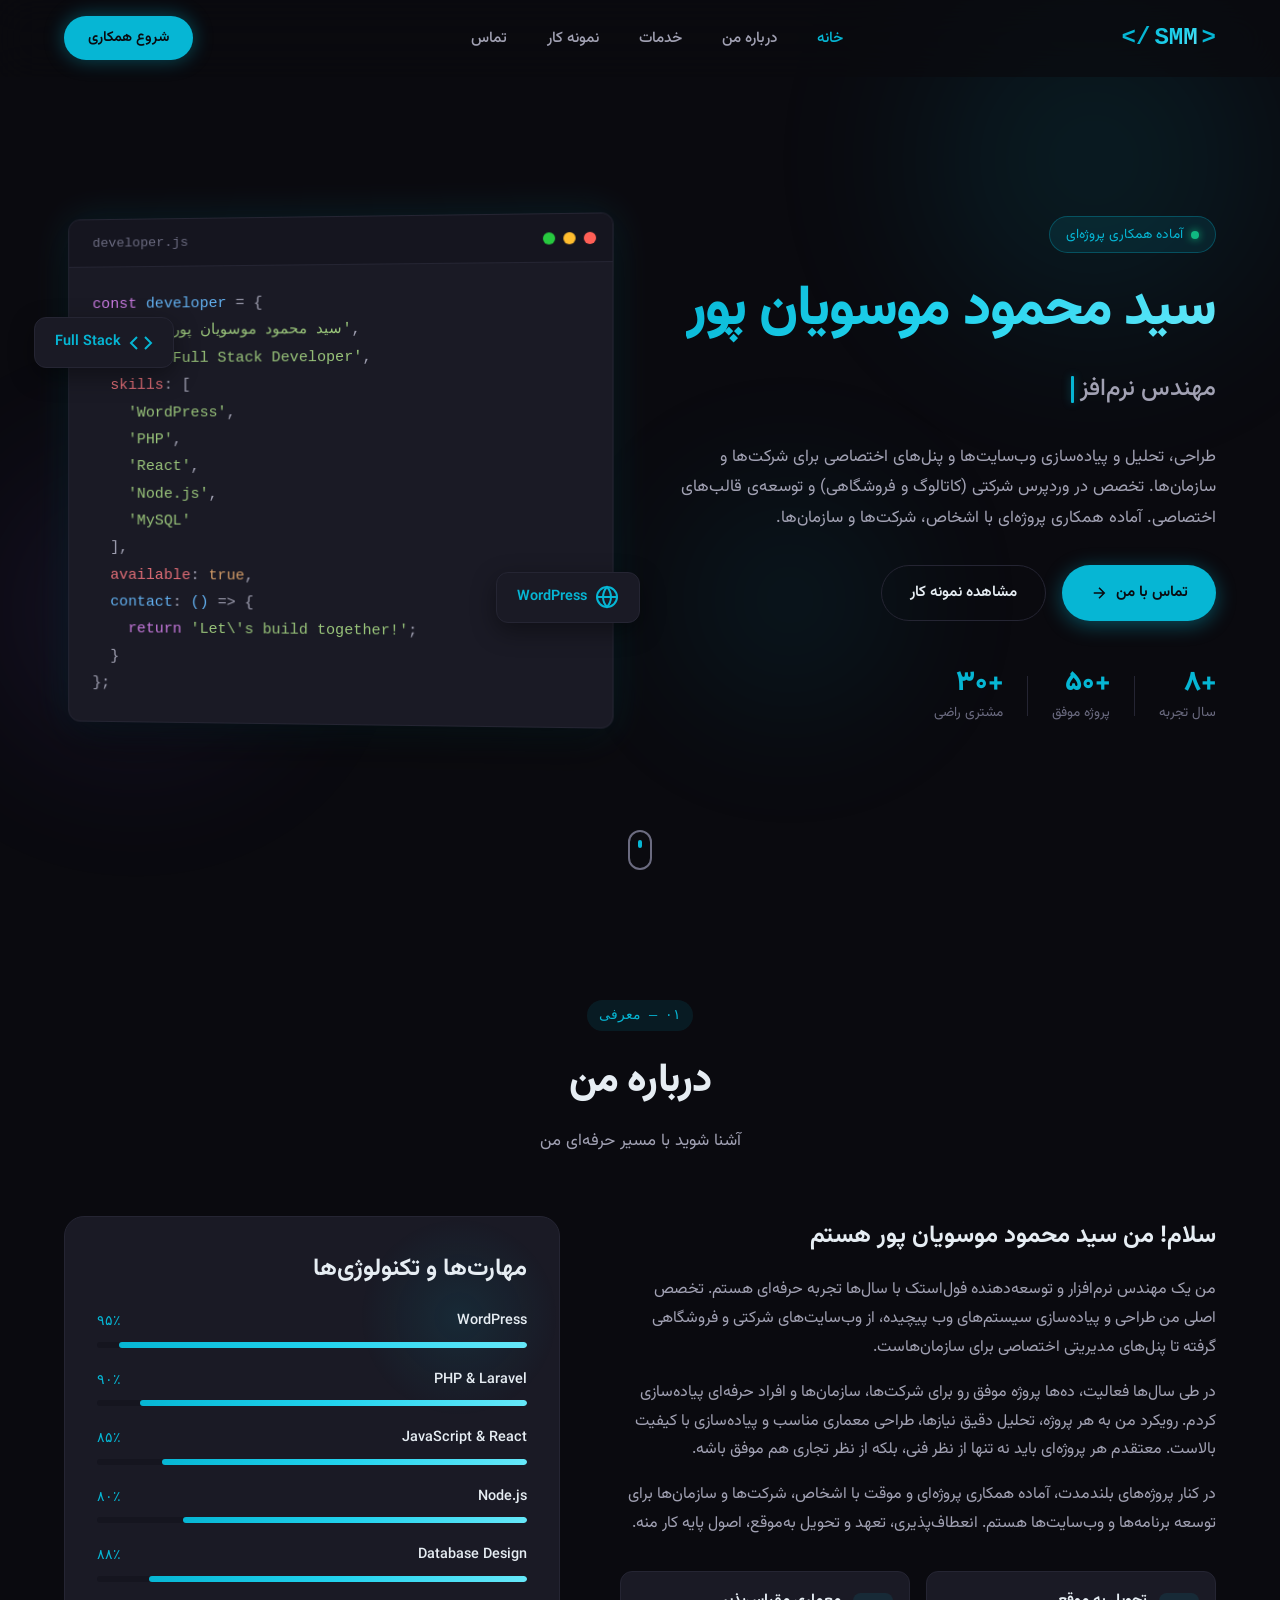
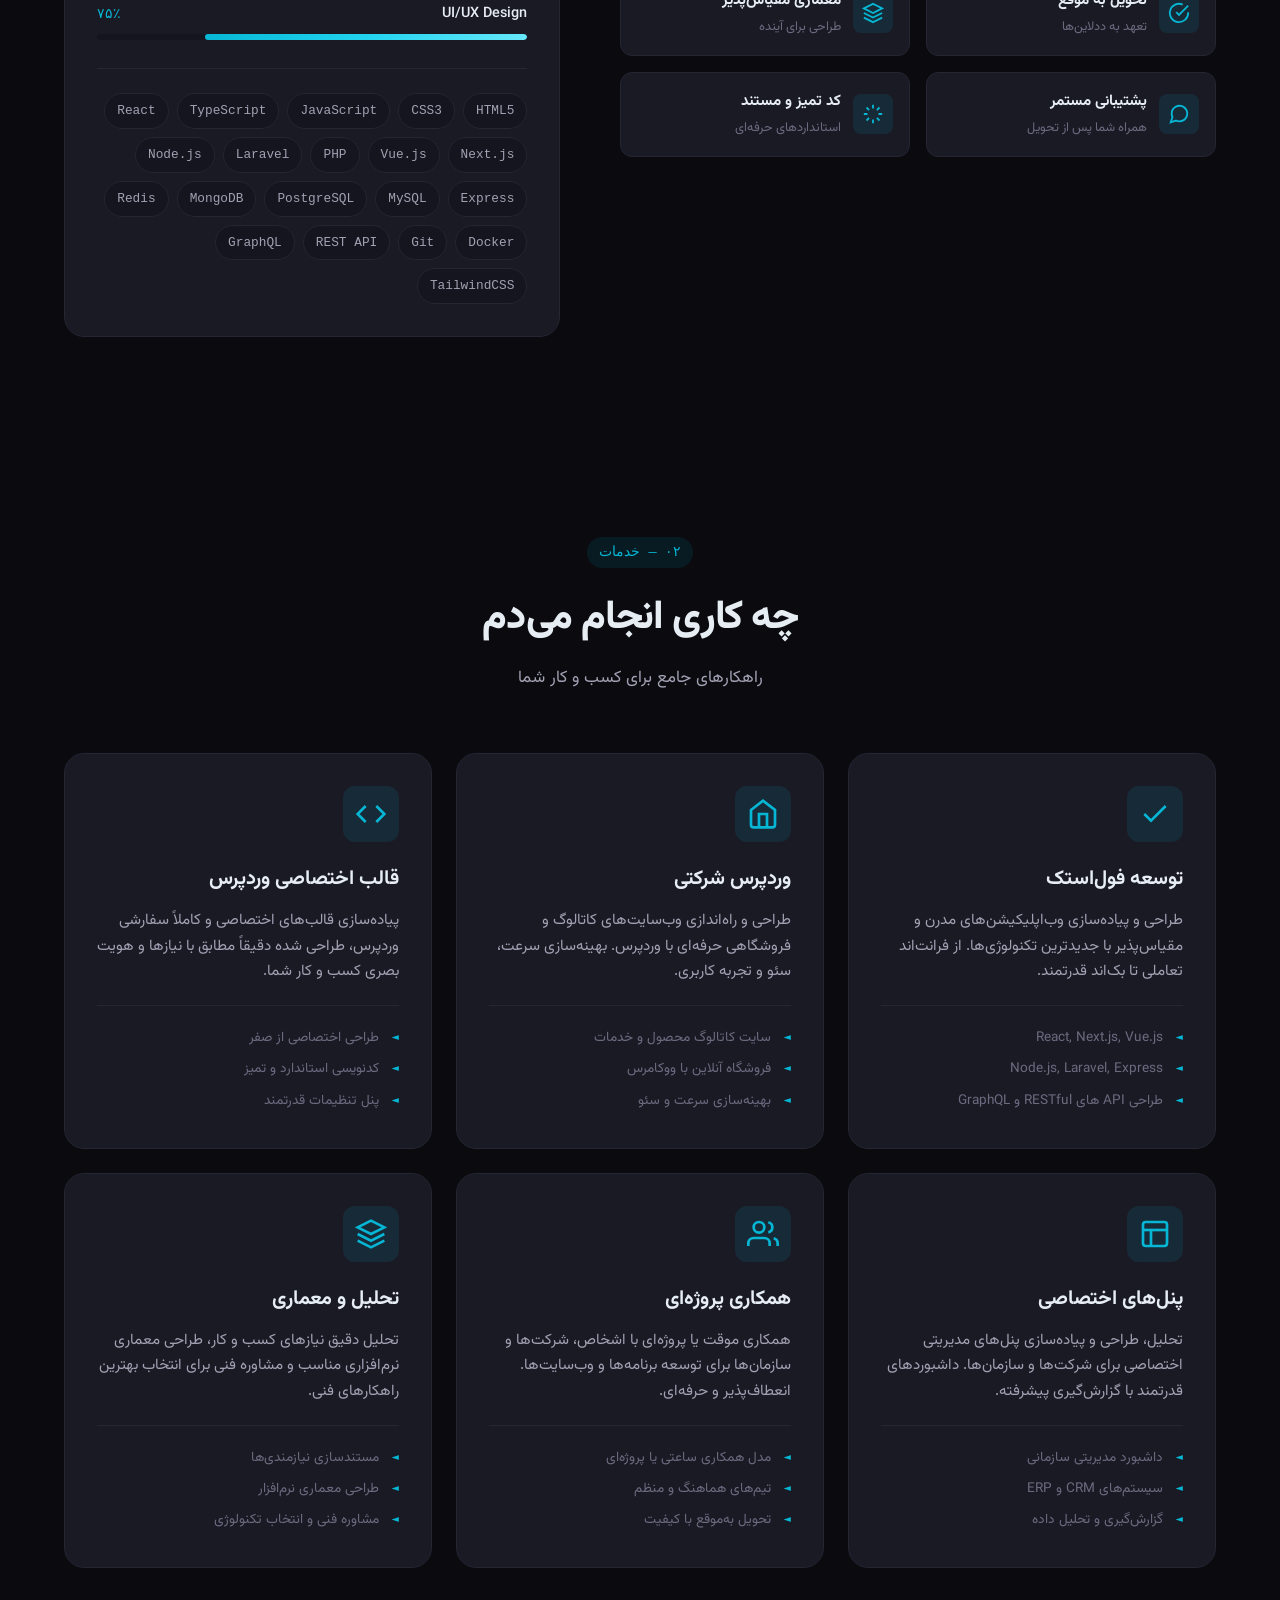
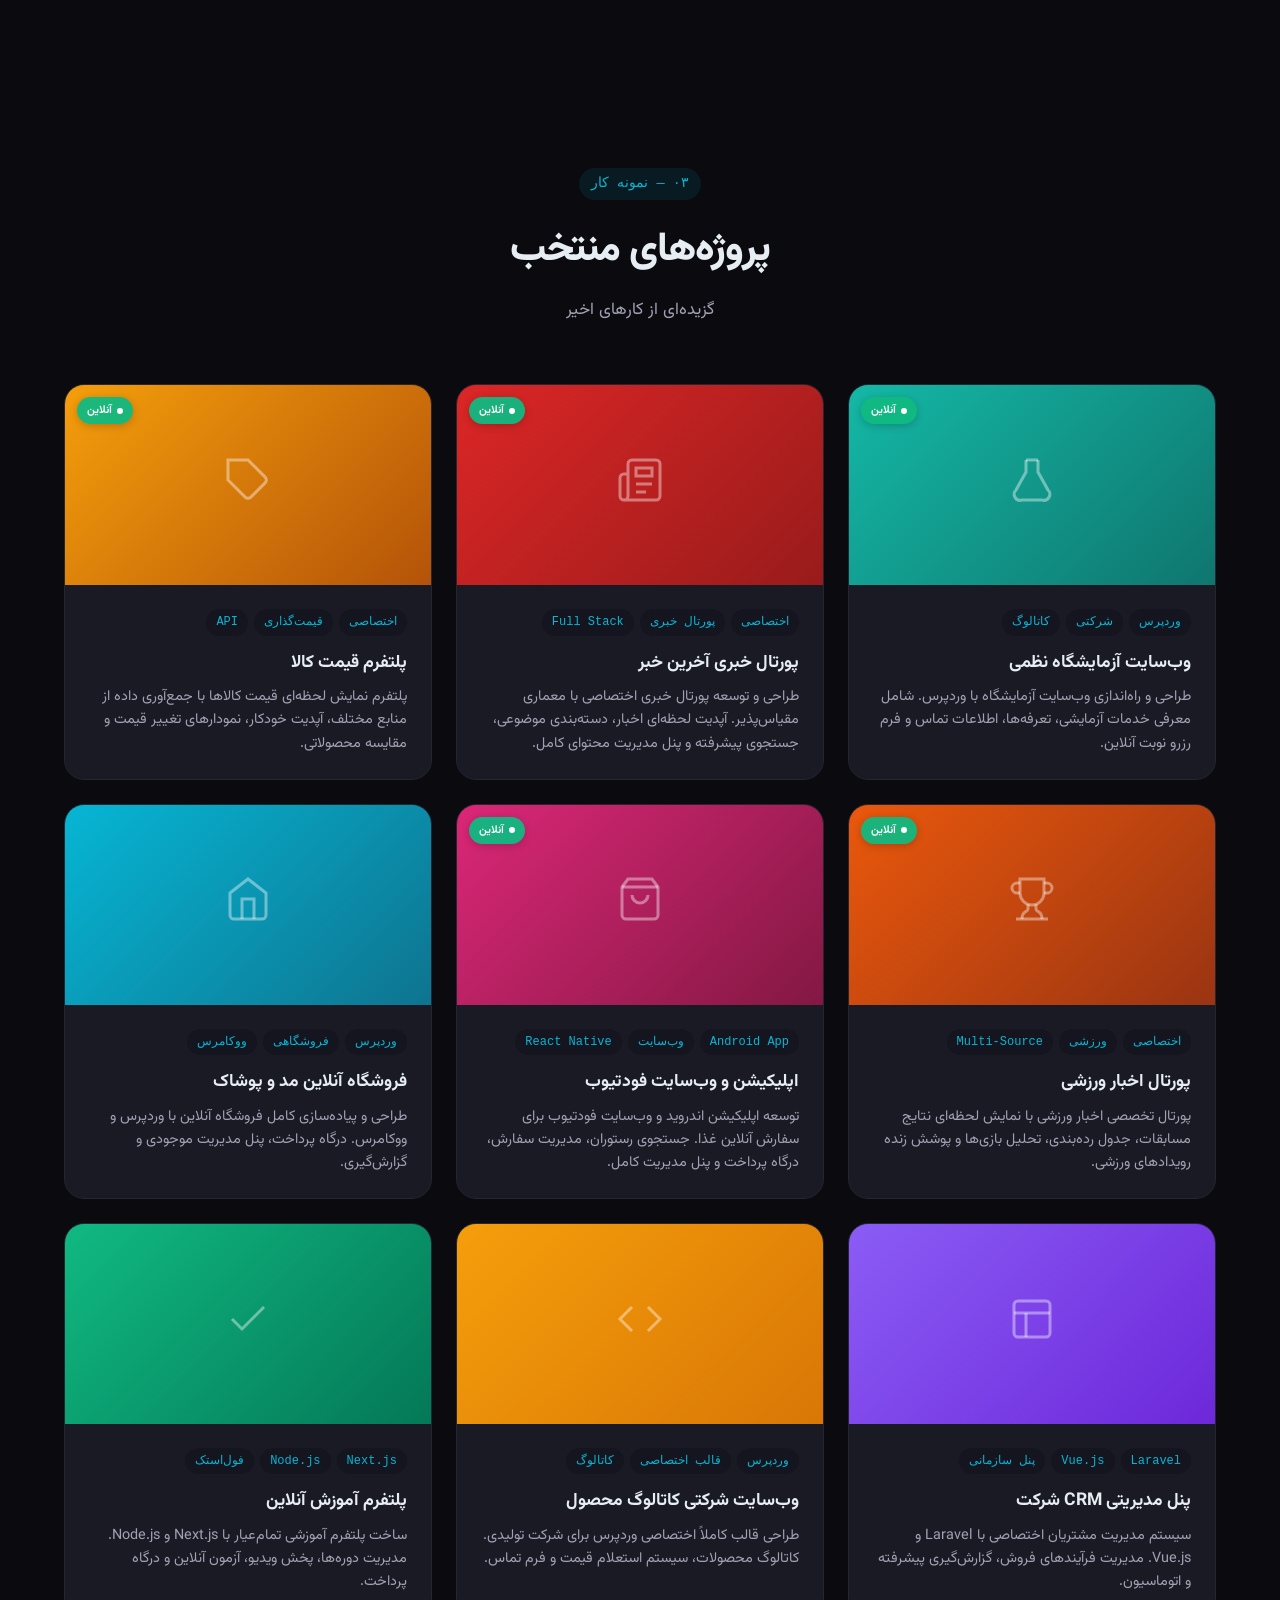
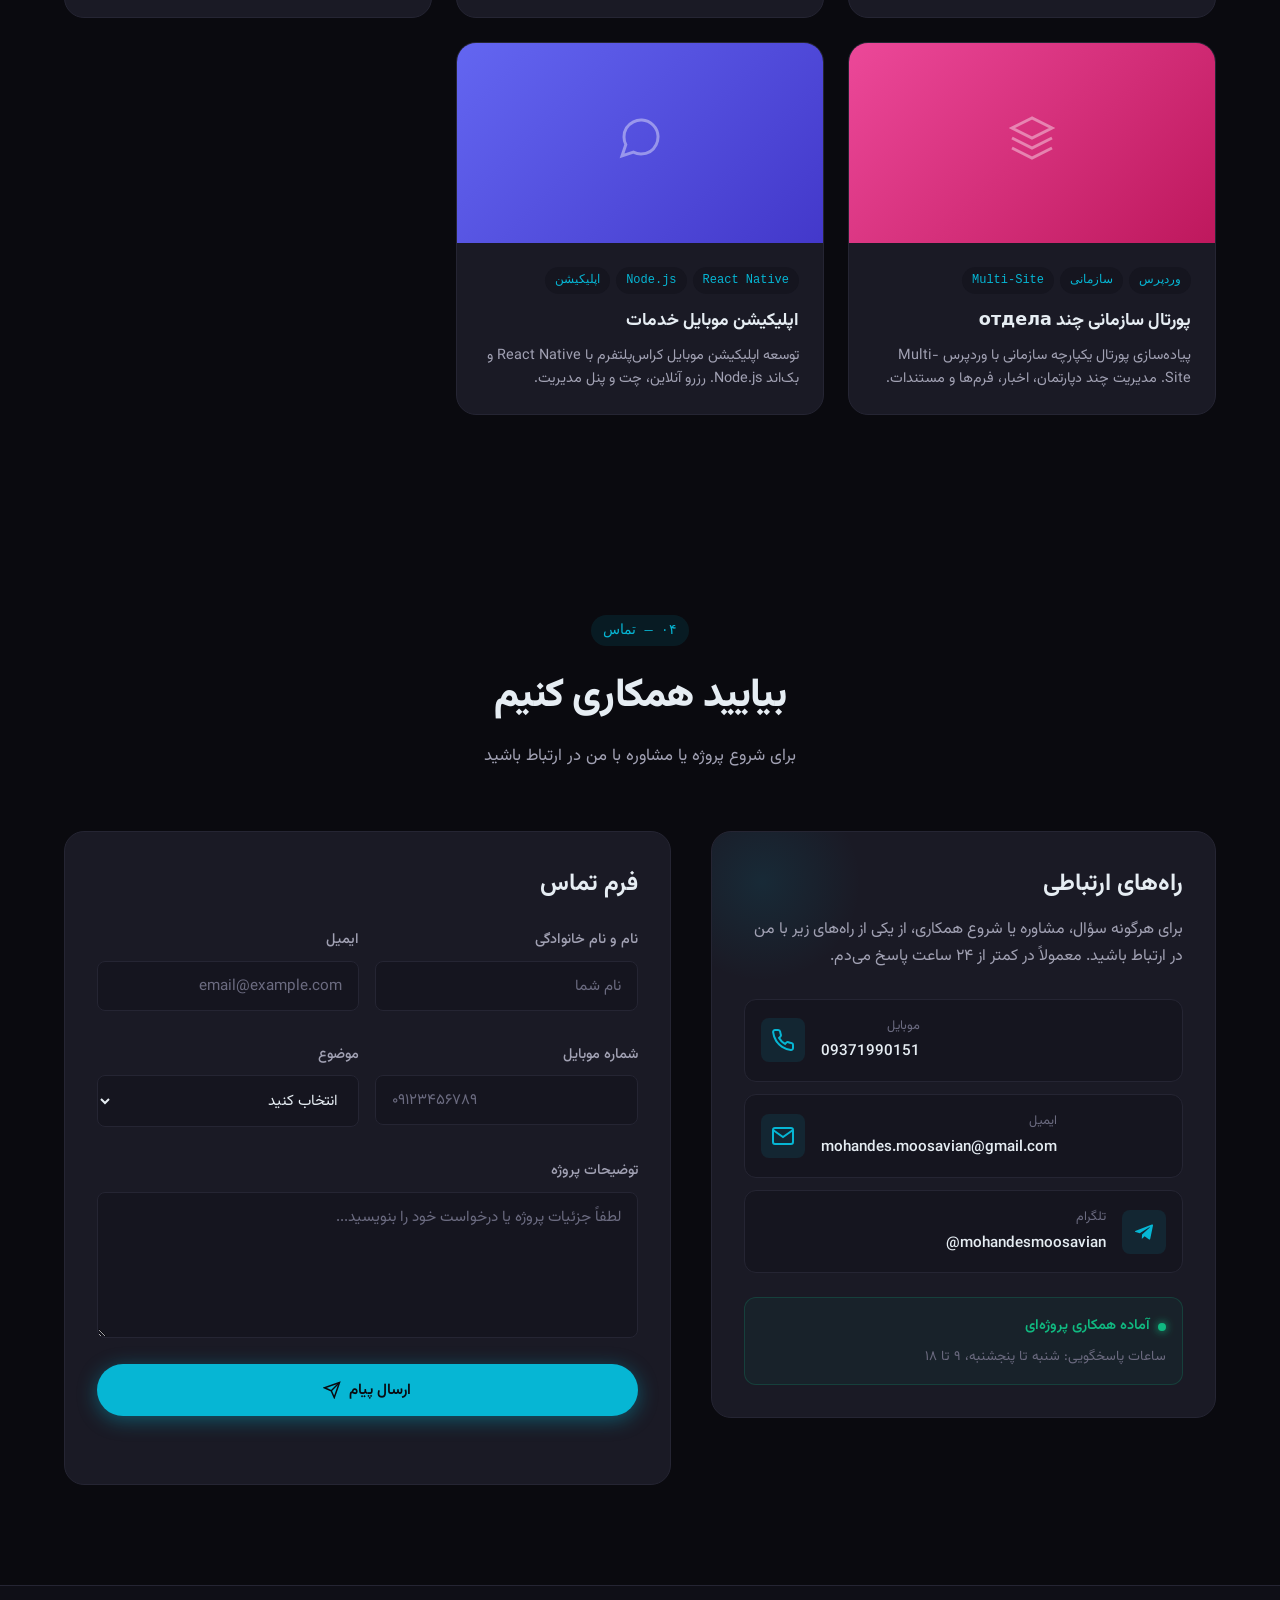
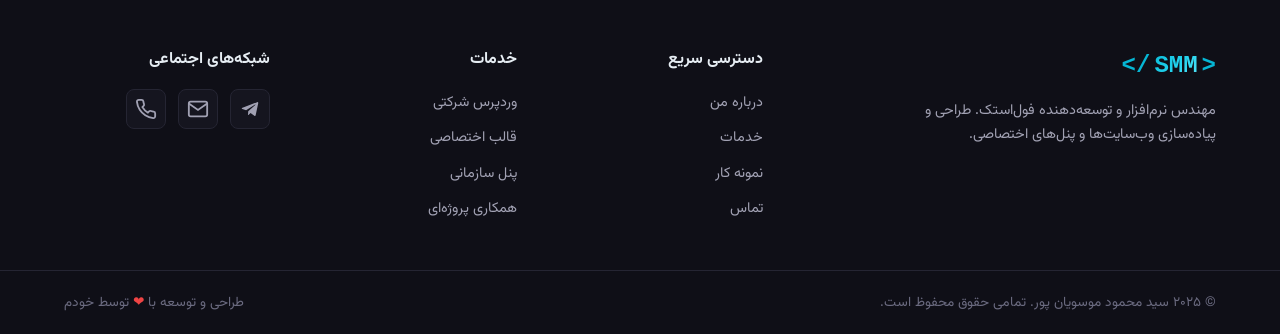
==== commit b762f93f: "Fix 404 errors for apple-touch-icon.png and favicon.ico Created actual image files (previously only " ====
--- a/index.html
+++ b/index.html
@@ -27,7 +27,7 @@
     <meta property="og:url" content="https://mohandesmoosavian.ir/">
     <meta property="og:title" content="سید محمود موسویان پور | برنامه‌نویس فول‌استک و متخصص وردپرس">
     <meta property="og:description" content="مهندس نرم‌افزار و توسعه‌دهنده فول‌استک. خدمات حرفه‌ای طراحی وب‌سایت شرکتی، فروشگاهی، قالب اختصاصی وردپرس و پنل‌های سازمانی.">
-    <meta property="og:image" content="https://mohandesmoosavian.ir/assets/og-image.svg">
+    <meta property="og:image" content="https://mohandesmoosavian.ir/assets/og-image.png">
     <meta property="og:image:alt" content="سید محمود موسویان پور - مهندس نرم‌افزار">
     <meta property="og:image:width" content="1200">
     <meta property="og:image:height" content="630">
@@ -40,12 +40,13 @@
     <meta name="twitter:url" content="https://mohandesmoosavian.ir/">
     <meta name="twitter:title" content="سید محمود موسویان پور | برنامه‌نویس فول‌استک و متخصص وردپرس">
     <meta name="twitter:description" content="مهندس نرم‌افزار و توسعه‌دهنده فول‌استک. خدمات حرفه‌ای طراحی وب‌سایت شرکتی، فروشگاهی، قالب اختصاصی وردپرس و پنل‌های سازمانی.">
-    <meta name="twitter:image" content="https://mohandesmoosavian.ir/assets/og-image.svg">
+    <meta name="twitter:image" content="https://mohandesmoosavian.ir/assets/og-image.png">
     <meta name="twitter:image:alt" content="سید محمود موسویان پور - مهندس نرم‌افزار">
 
     <!-- Favicons -->
     <link rel="icon" type="image/svg+xml" href="assets/favicon.svg">
-    <link rel="apple-touch-icon" href="assets/apple-touch-icon.png">
+    <link rel="icon" type="image/x-icon" href="favicon.ico">
+    <link rel="apple-touch-icon" sizes="180x180" href="assets/apple-touch-icon.png">
     <link rel="manifest" href="site.webmanifest">
     <meta name="apple-mobile-web-app-title" content="سید محمود موسویان پور">
     <meta name="application-name" content="سید محمود موسویان پور">
@@ -55,6 +56,7 @@
     <link rel="preload" href="assets/fonts/Vazirmatn-Regular.woff2" as="font" type="font/woff2" crossorigin>
     <link rel="preload" href="assets/fonts/Vazirmatn-Bold.woff2" as="font" type="font/woff2" crossorigin>
     <link rel="preload" href="css/style.css" as="style">
+    <link rel="preload" href="assets/og-image.png" as="image">
 
     <!-- Stylesheet -->
     <link rel="stylesheet" href="css/style.css">
@@ -74,7 +76,7 @@
                 "jobTitle": "مهندس نرم‌افزار و توسعه‌دهنده فول‌استک",
                 "description": "مهندس نرم‌افزار و توسعه‌دهنده فول‌استک. متخصص در طراحی وب‌سایت‌های شرکتی، فروشگاهی، قالب‌های اختصاصی وردپرس و پنل‌های سازمانی.",
                 "url": "https://mohandesmoosavian.ir/",
-                "image": "https://mohandesmoosavian.ir/assets/og-image.svg",
+                "image": "https://mohandesmoosavian.ir/assets/og-image.png",
                 "email": "mohandes.moosavian@gmail.com",
                 "telephone": "+989371990151",
                 "knowsAbout": [
@@ -125,7 +127,7 @@
                 "name": "خدمات توسعه وب‌سایت و وردپرس - سید محمود موسویان پور",
                 "description": "طراحی و پیاده‌سازی وب‌سایت‌های شرکتی، فروشگاهی، قالب‌های اختصاصی وردپرس و پنل‌های سازمانی. همکاری پروژه‌ای با شرکت‌ها و سازمان‌ها.",
                 "url": "https://mohandesmoosavian.ir/",
-                "image": "https://mohandesmoosavian.ir/assets/og-image.svg",
+                "image": "https://mohandesmoosavian.ir/assets/og-image.png",
                 "priceRange": "$$",
                 "areaServed": {
                     "@type": "Country",
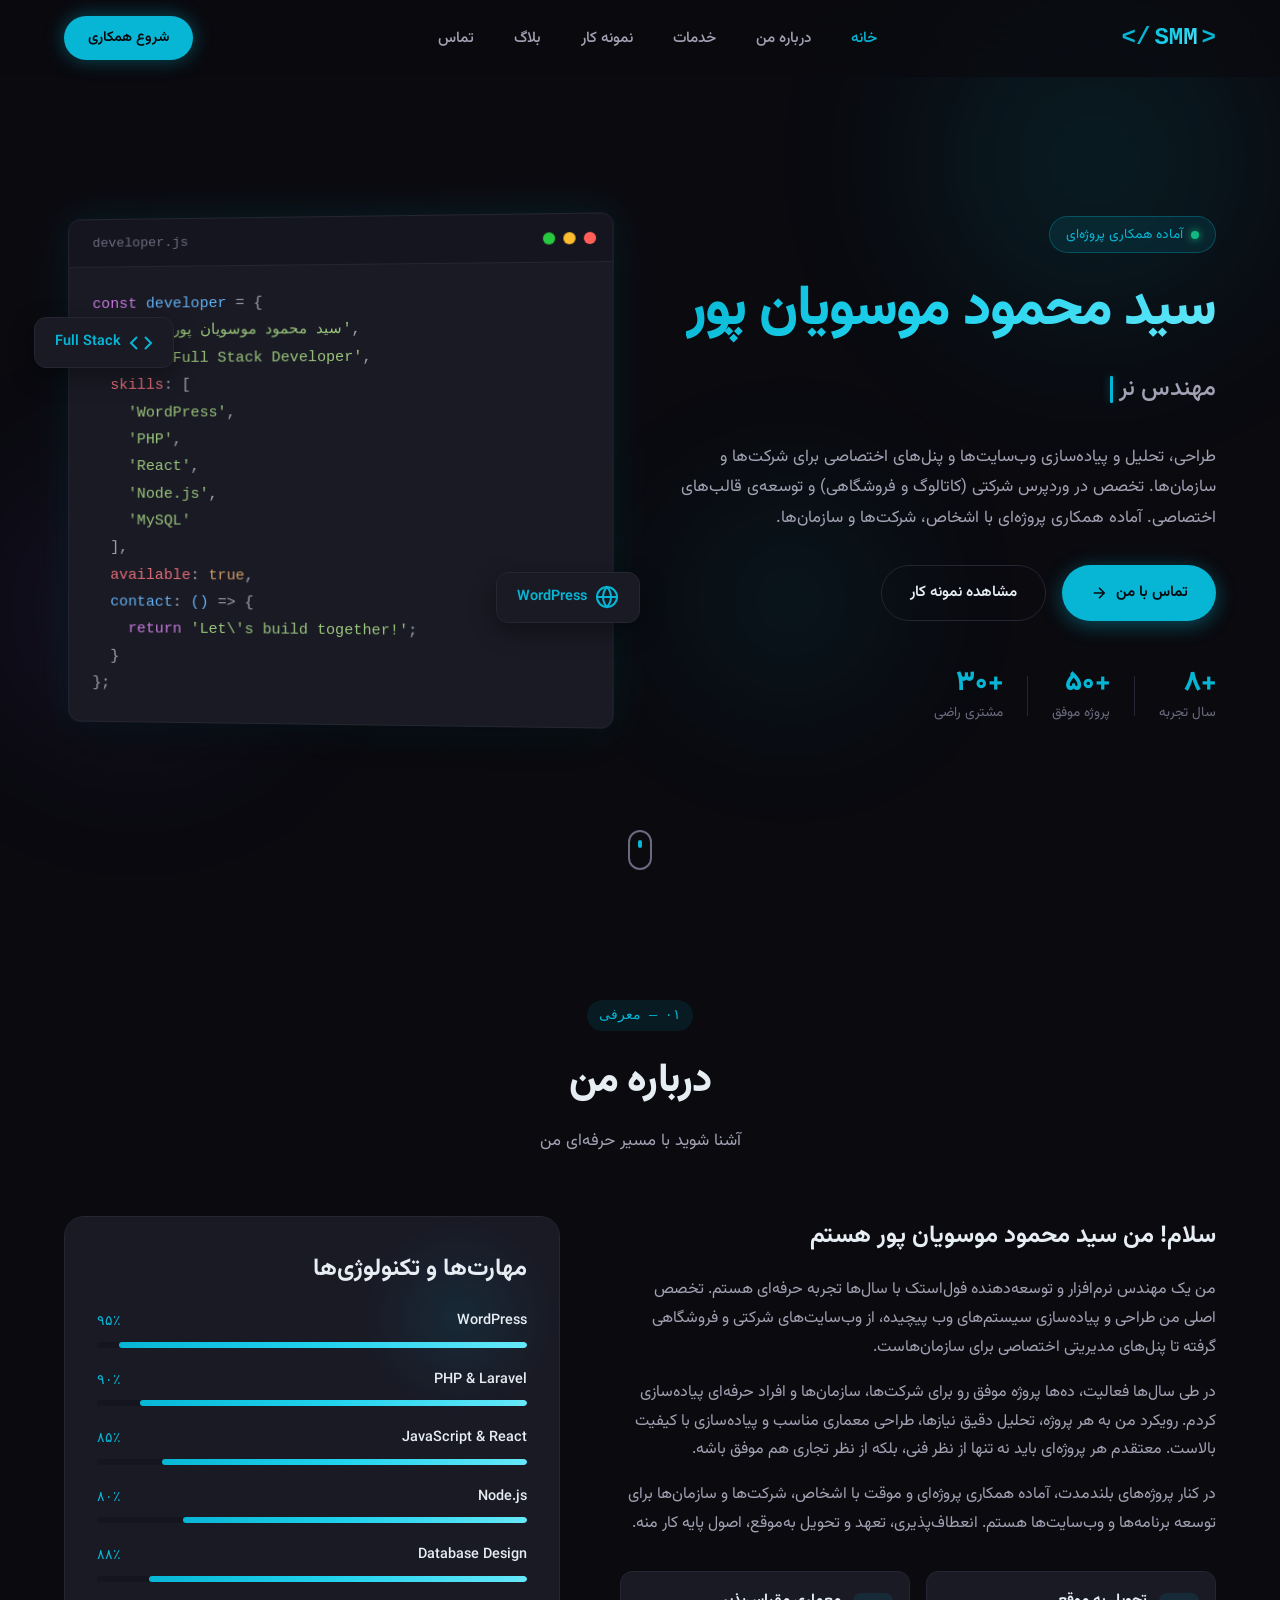
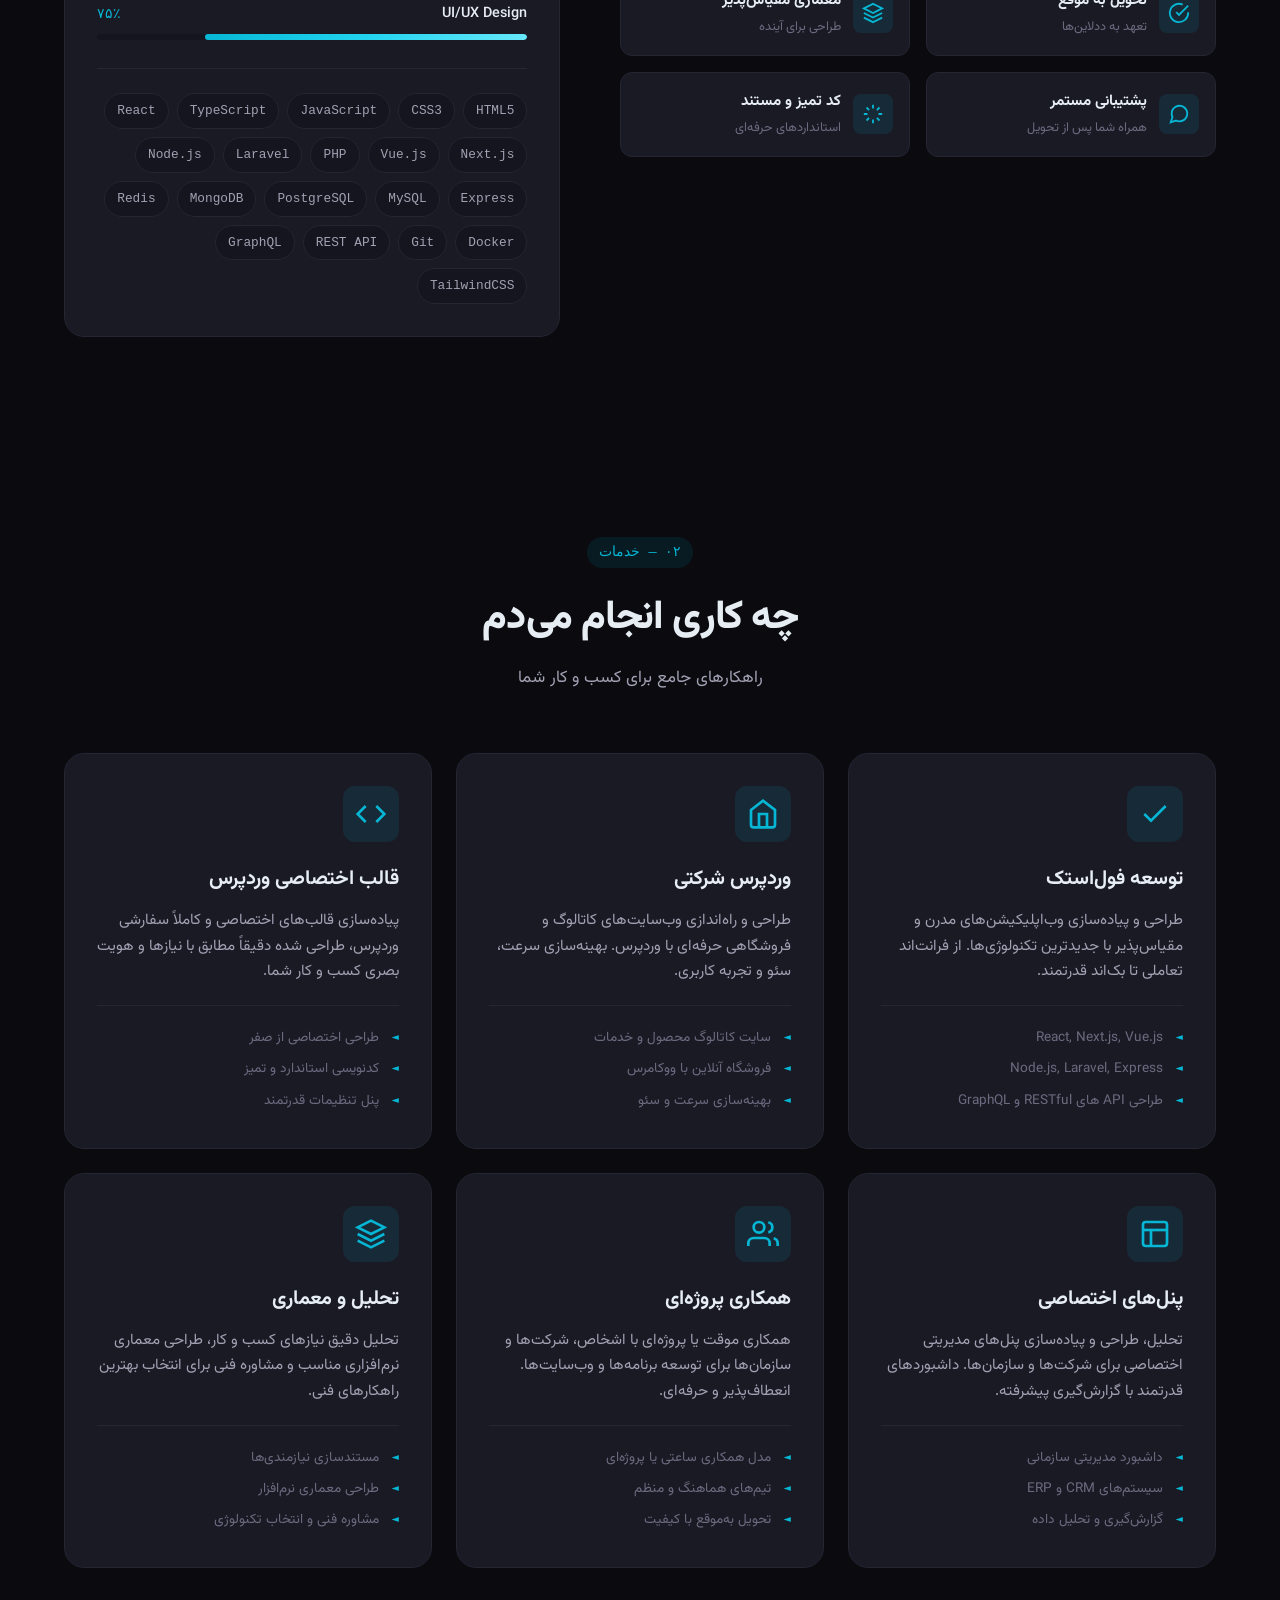
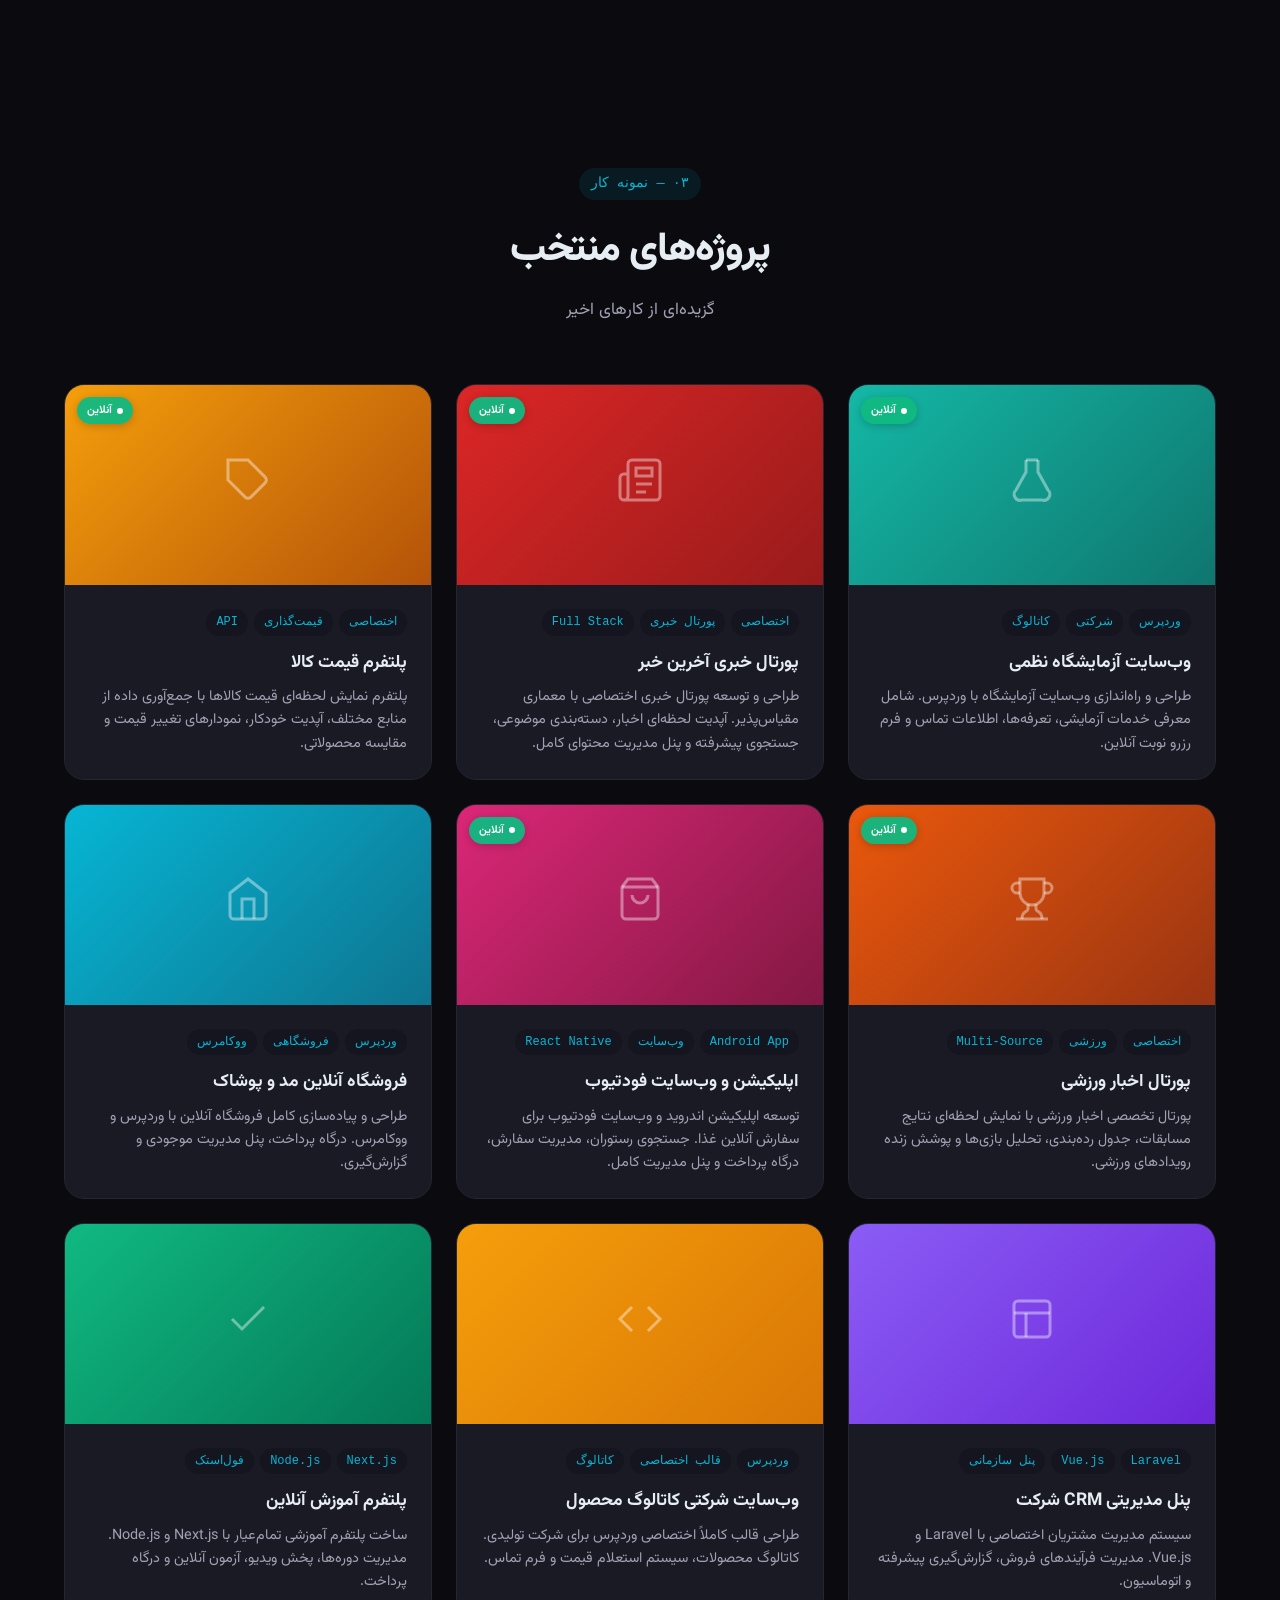
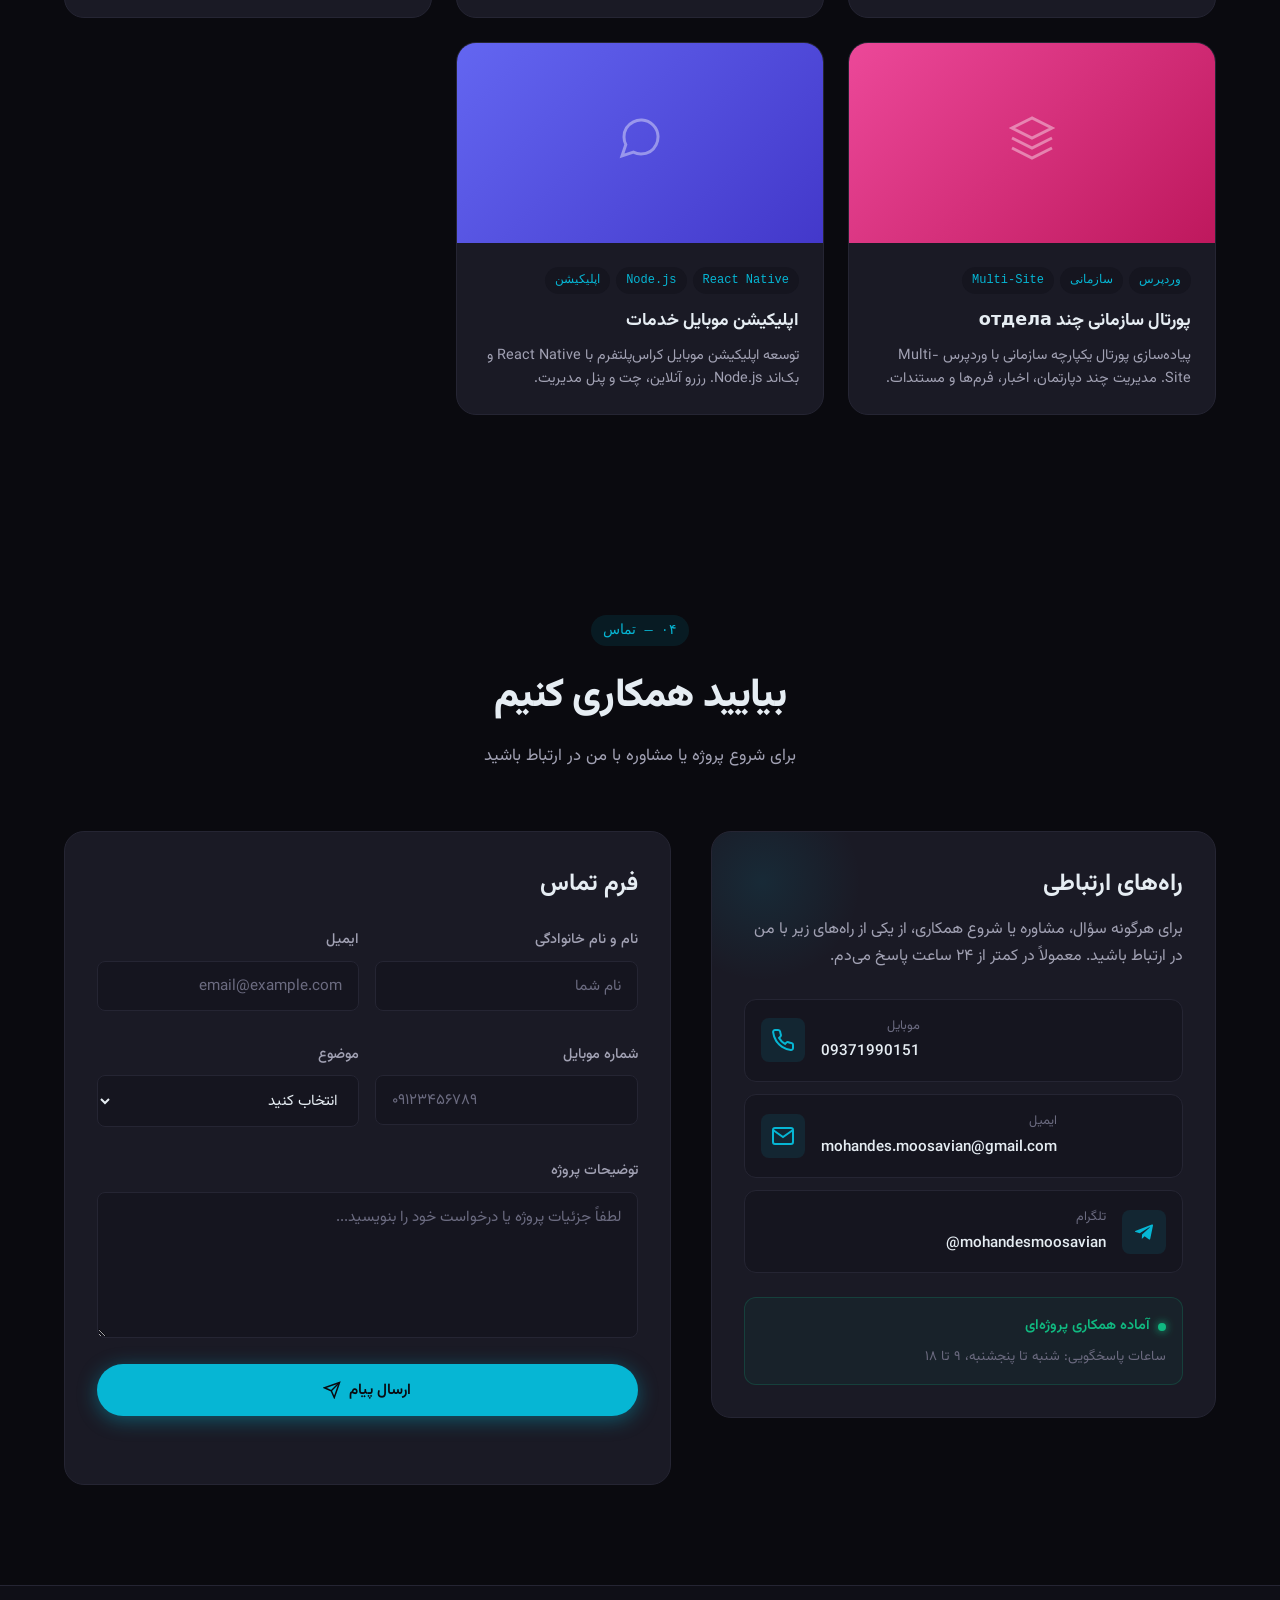
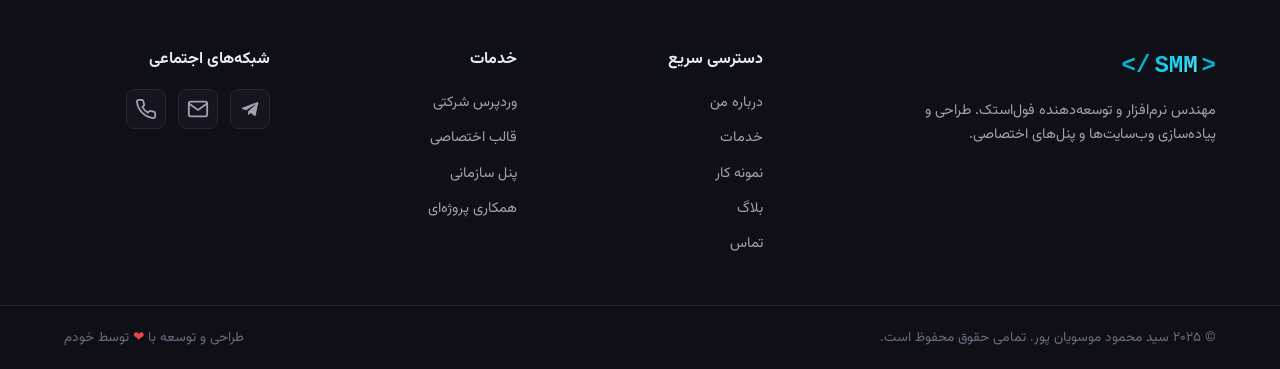
==== commit 0b3c6e26: "Add blog with 5 SEO-optimized articles Added blog section with 5 high-quality Persian articles targe" ====
--- a/index.html
+++ b/index.html
@@ -248,6 +248,7 @@
                 <li><a href="#about" class="nav-link">درباره من</a></li>
                 <li><a href="#services" class="nav-link">خدمات</a></li>
                 <li><a href="#portfolio" class="nav-link">نمونه کار</a></li>
+                <li><a href="blog/" class="nav-link">بلاگ</a></li>
                 <li><a href="#contact" class="nav-link">تماس</a></li>
             </ul>
 
@@ -1082,6 +1083,7 @@
                     <li><a href="#about">درباره من</a></li>
                     <li><a href="#services">خدمات</a></li>
                     <li><a href="#portfolio">نمونه کار</a></li>
+                    <li><a href="blog/">بلاگ</a></li>
                     <li><a href="#contact">تماس</a></li>
                 </ul>
             </div>
